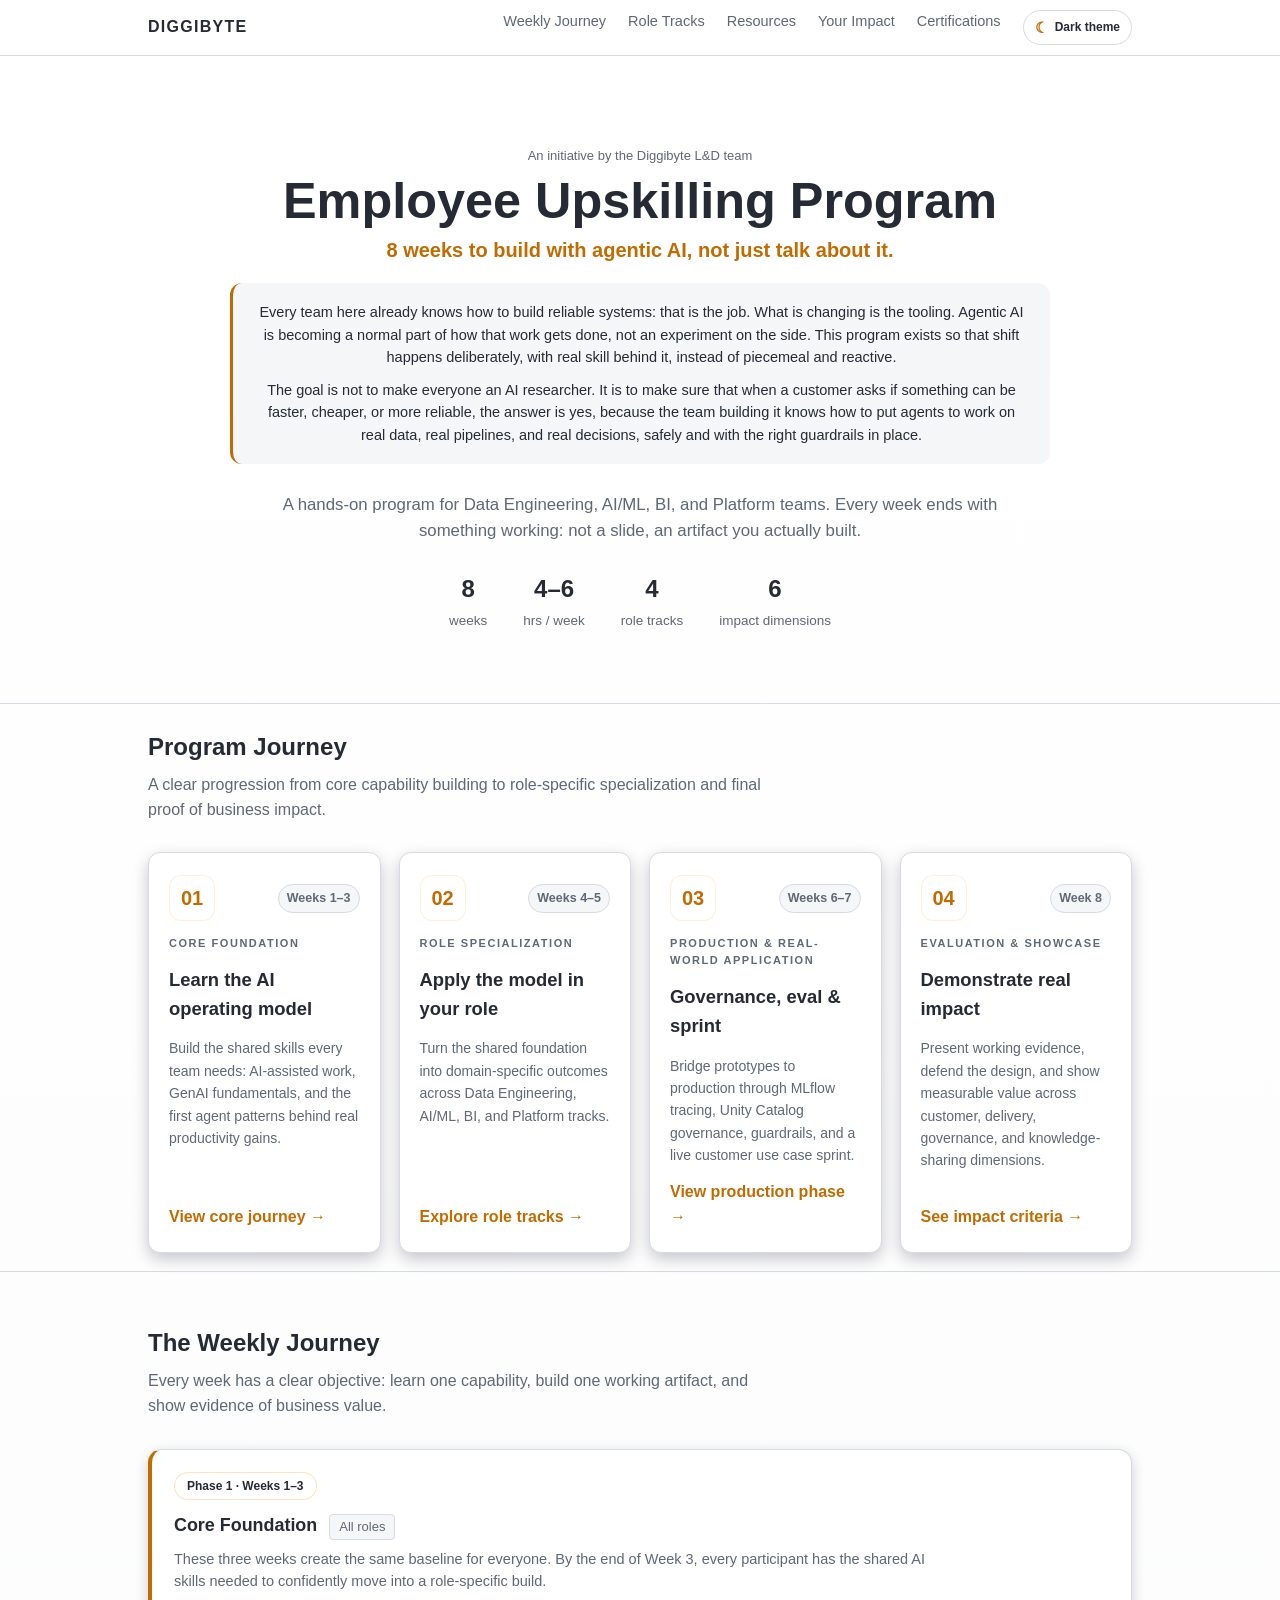
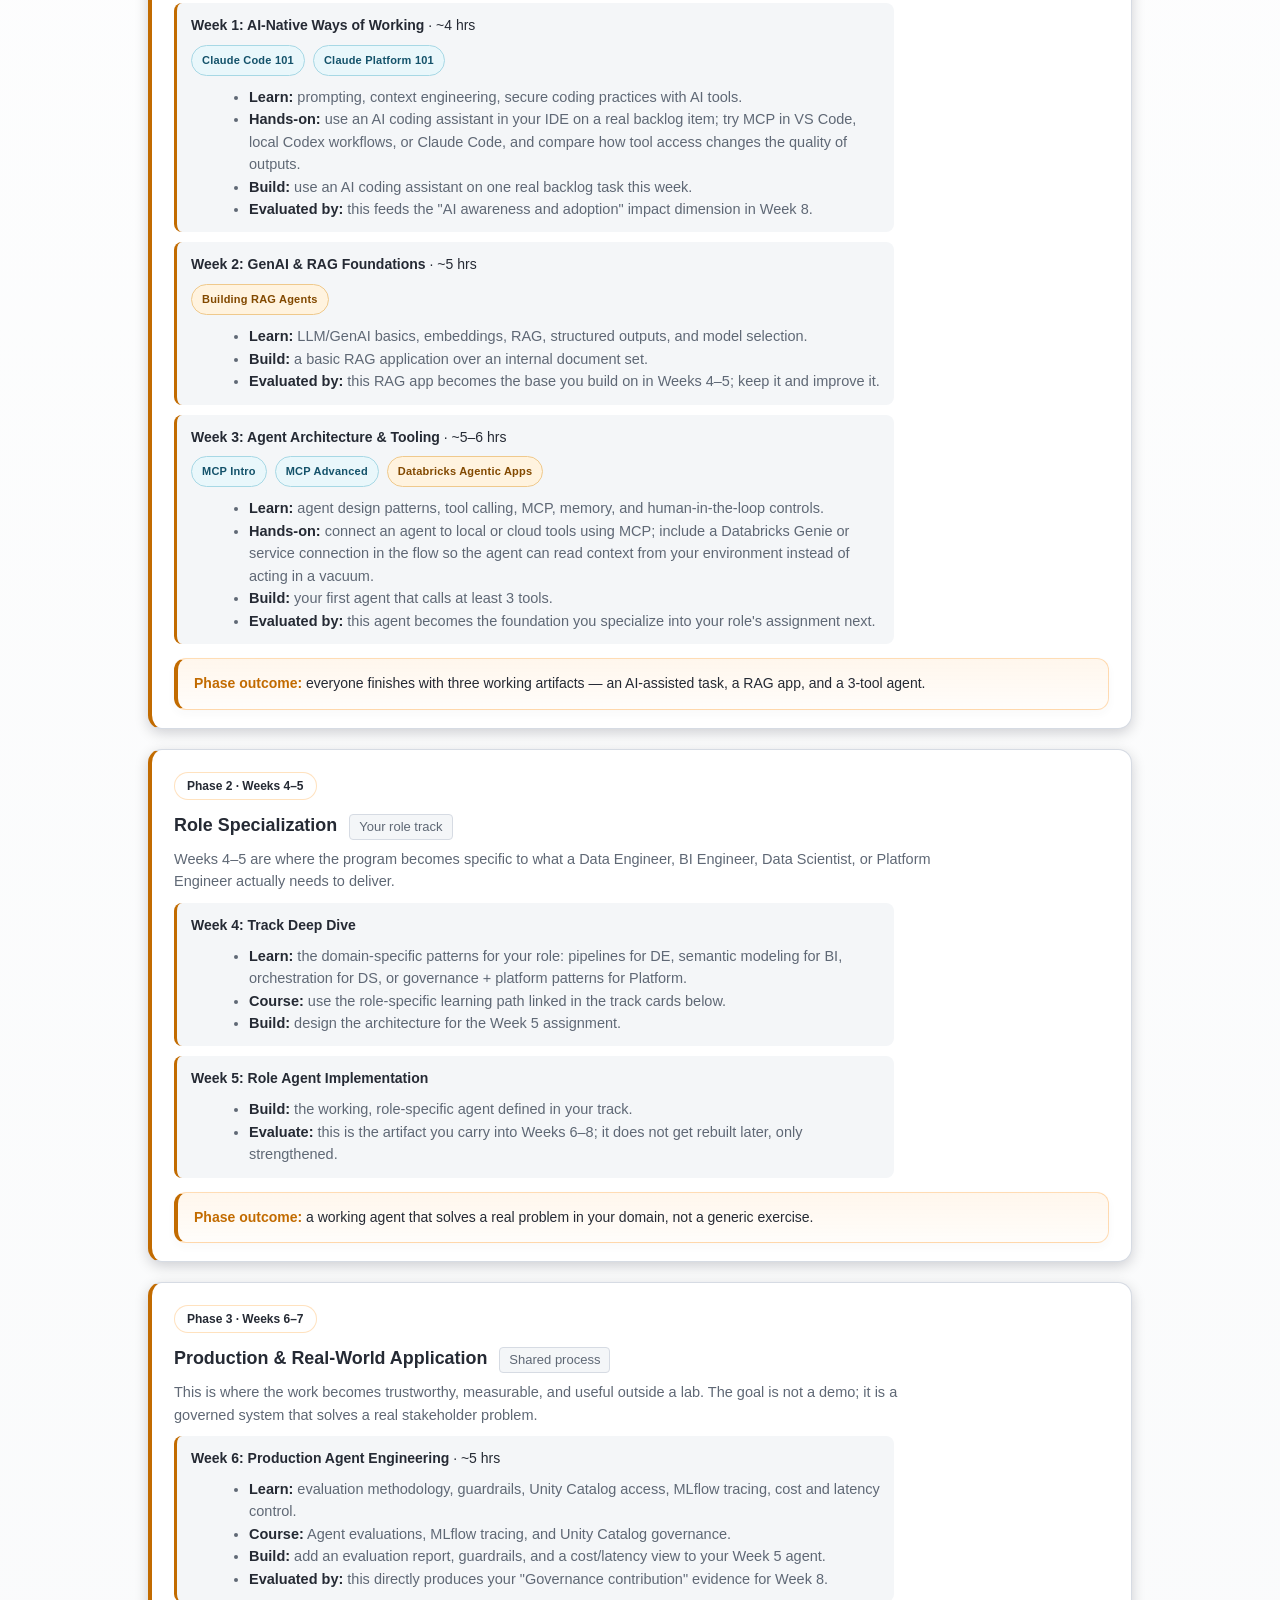
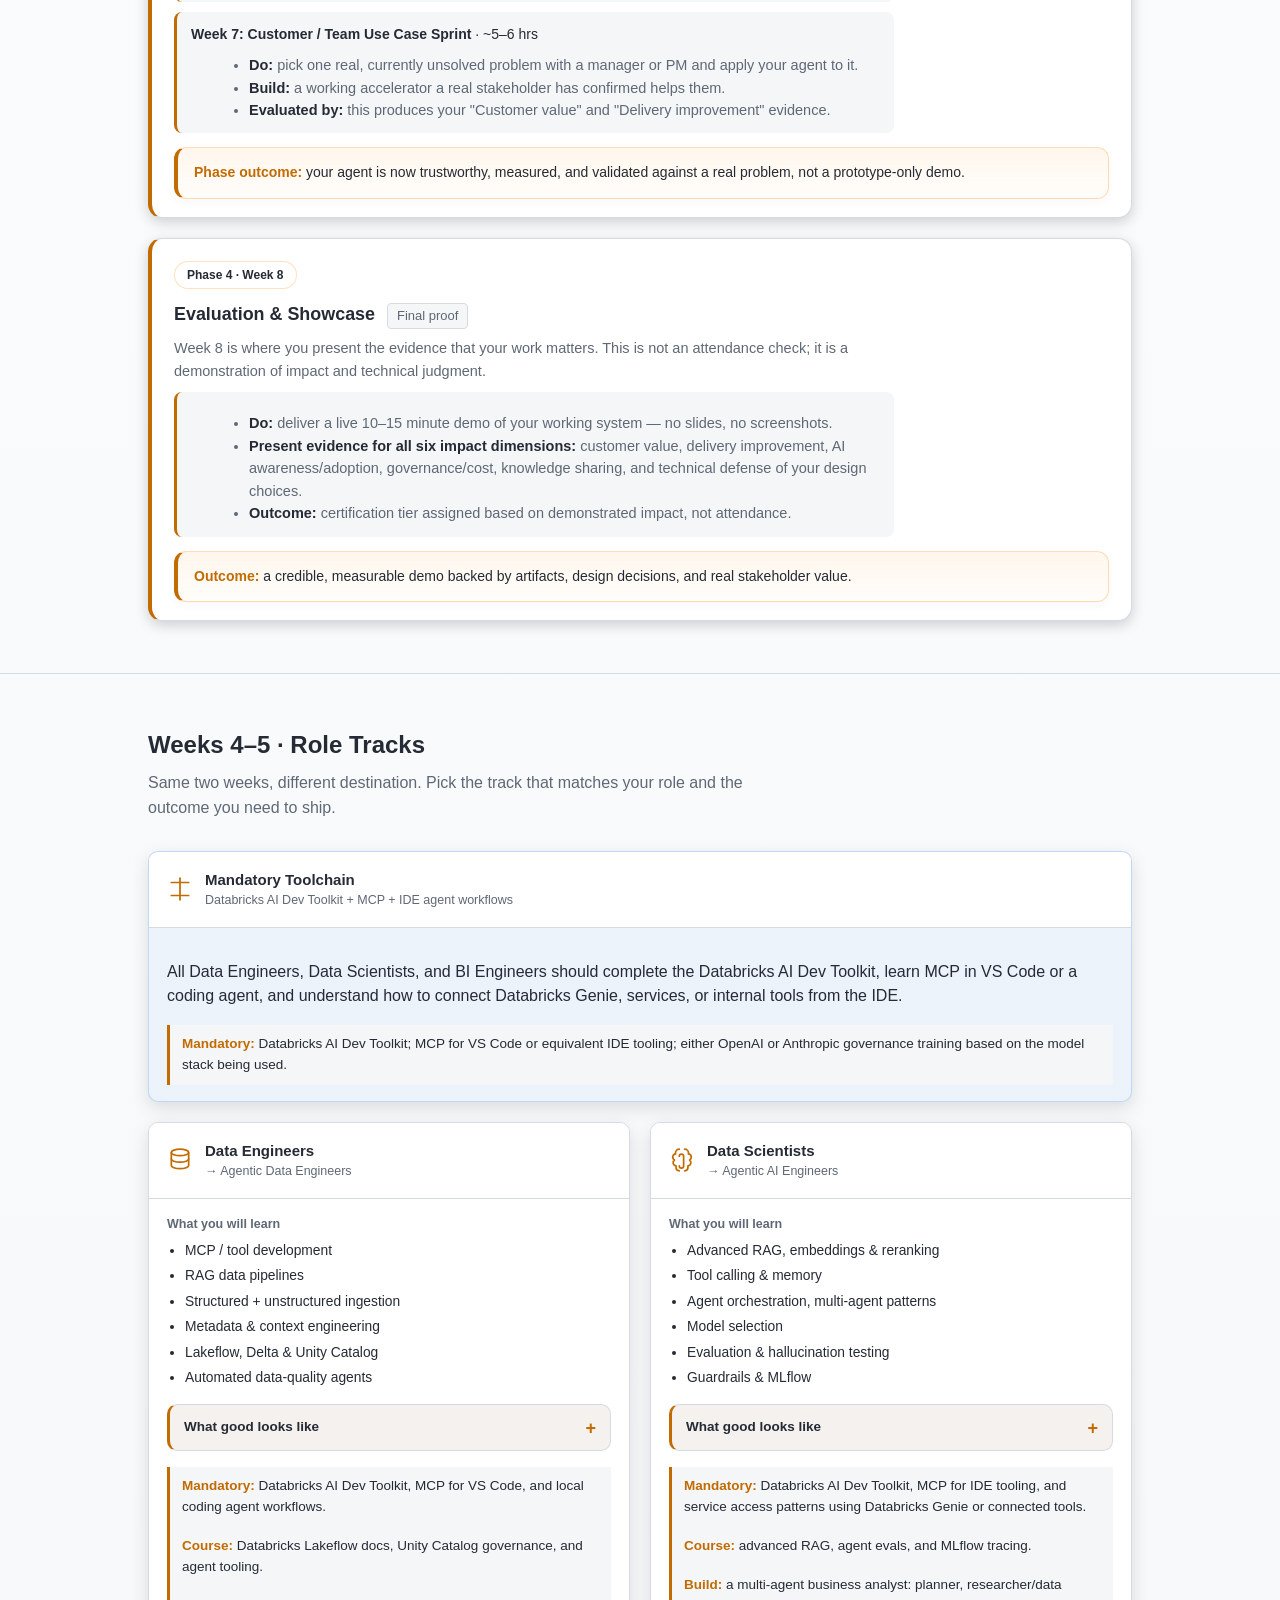
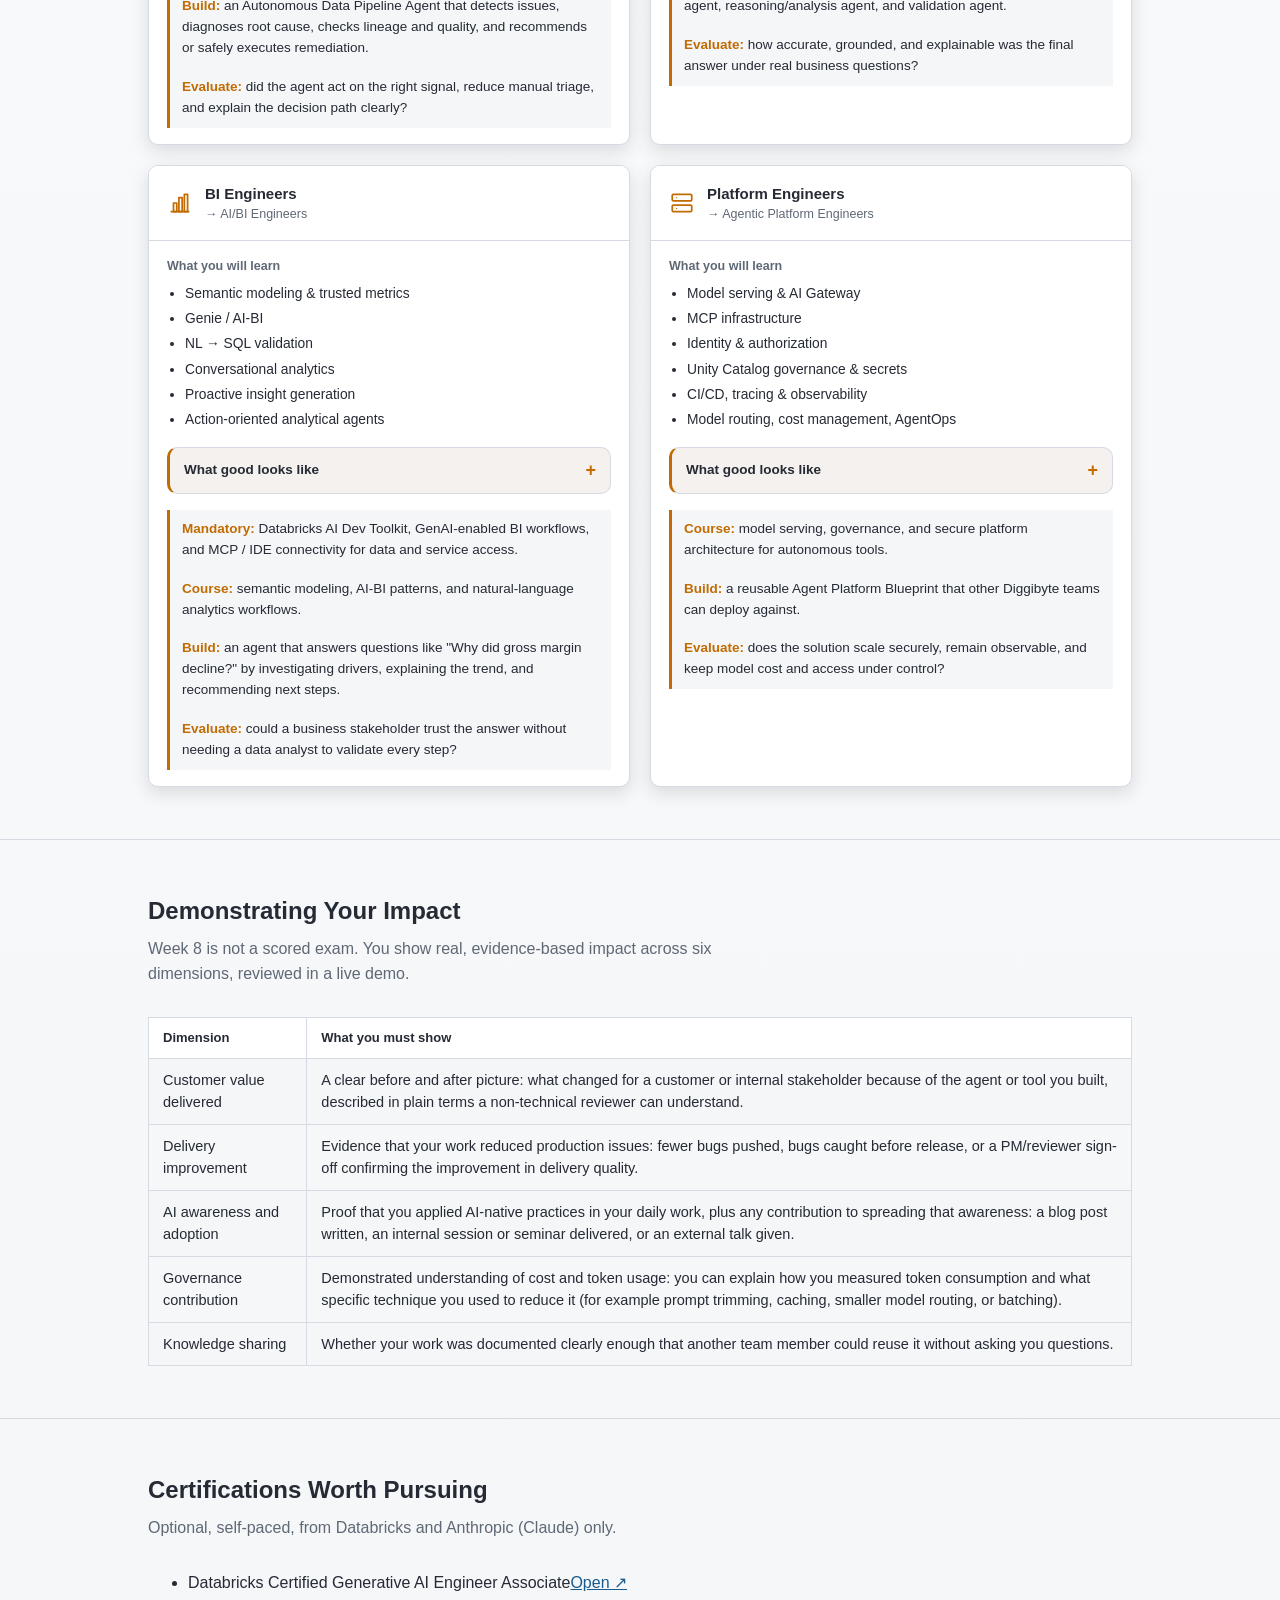
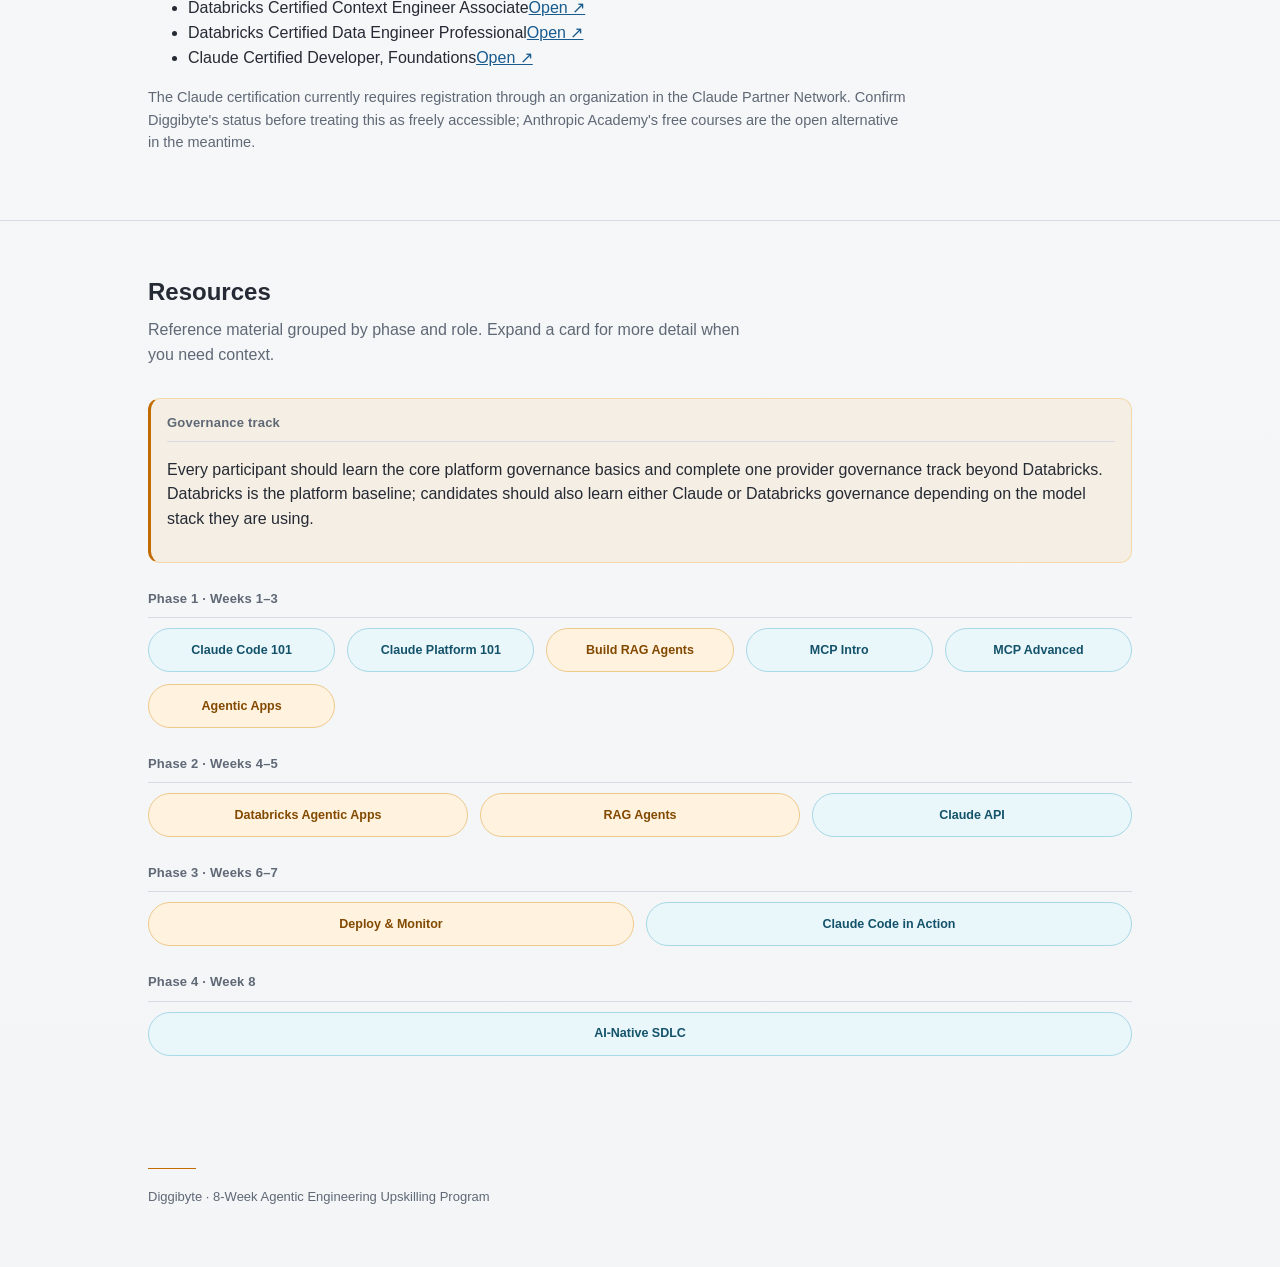
==== index.html @ 902ef12d "Keep existing brand treatment" ====
<!DOCTYPE html>
<html lang="en">
<head>
<meta charset="UTF-8">
<meta name="viewport" content="width=device-width, initial-scale=1.0">
<meta name="description" content="Diggibyte 8-week agentic engineering upskilling program landing page.">
<title>Diggibyte: 8-Week Agentic Engineering Journey</title>
<link rel="stylesheet" href="css/styles.css">
</head>
<body class="light-theme">

<nav>
  <div class="nav-inner">
    <div class="brand">Diggibyte</div>
    <div class="navlinks">
      <a href="#journey">Weekly Journey</a>
      <a href="#tracks">Role Tracks</a>
      <a href="#resources">Resources</a>
      <a href="#impact">Your Impact</a>
      <a href="#certification">Certifications</a>
      <button class="theme-toggle" type="button" aria-pressed="true" aria-label="Switch to dark theme">
        <span class="theme-icon" aria-hidden="true">☾</span>
        <span class="theme-label">Dark theme</span>
      </button>
    </div>
  </div>
</nav>

<header class="hero">
  <div class="wrap">
    <p class="initiative">An initiative by the Diggibyte L&amp;D team</p>
    <h1 class="program-name">Employee Upskilling Program</h1>
    <p class="tagline">8 weeks to build with agentic AI, not just talk about it.</p>
    <div class="why-block">
      <p>Every team here already knows how to build reliable systems: that is the job. What is changing is the tooling. Agentic AI is becoming a normal part of how that work gets done, not an experiment on the side. This program exists so that shift happens deliberately, with real skill behind it, instead of piecemeal and reactive.</p>
      <p>The goal is not to make everyone an AI researcher. It is to make sure that when a customer asks if something can be faster, cheaper, or more reliable, the answer is yes, because the team building it knows how to put agents to work on real data, real pipelines, and real decisions, safely and with the right guardrails in place.</p>
    </div>
    <p class="lede">A hands-on program for Data Engineering, AI/ML, BI, and Platform teams. Every week ends with something working: not a slide, an artifact you actually built.</p>
    <div class="stat-row">
      <div class="stat"><b>8</b><span>weeks</span></div>
      <div class="stat"><b>4–6</b><span>hrs / week</span></div>
      <div class="stat"><b>4</b><span>role tracks</span></div>
      <div class="stat"><b>6</b><span>impact dimensions</span></div>
    </div>
  </div>
</header>

<section class="journey-map">
  <div class="wrap">
    <h2>Program Journey</h2>
    <p class="section-lede">A clear progression from core capability building to role-specific specialization and final proof of business impact.</p>

    <div class="phase-grid">
      <div class="phase-card">
        <div class="phase-header">
          <div class="phase-icon">01</div>
          <div class="phase-weeks">Weeks 1–3</div>
        </div>
        <div class="phase-label">Core foundation</div>
        <h3 class="phase-title">Learn the AI operating model</h3>
        <p>Build the shared skills every team needs: AI-assisted work, GenAI fundamentals, and the first agent patterns behind real productivity gains.</p>
        <a href="#journey">View core journey →</a>
      </div>

      <div class="phase-card">
        <div class="phase-header">
          <div class="phase-icon">02</div>
          <div class="phase-weeks">Weeks 4–5</div>
        </div>
        <div class="phase-label">Role specialization</div>
        <h3 class="phase-title">Apply the model in your role</h3>
        <p>Turn the shared foundation into domain-specific outcomes across Data Engineering, AI/ML, BI, and Platform tracks.</p>
        <a href="#tracks">Explore role tracks →</a>
      </div>

      <div class="phase-card">
        <div class="phase-header">
          <div class="phase-icon">03</div>
          <div class="phase-weeks">Weeks 6–7</div>
        </div>
        <div class="phase-label">Production &amp; Real-World Application</div>
        <h3 class="phase-title">Governance, eval &amp; sprint</h3>
        <p>Bridge prototypes to production through MLflow tracing, Unity Catalog governance, guardrails, and a live customer use case sprint.</p>
        <a href="#journey">View production phase →</a>
      </div>

      <div class="phase-card">
        <div class="phase-header">
          <div class="phase-icon">04</div>
          <div class="phase-weeks">Week 8</div>
        </div>
        <div class="phase-label">Evaluation &amp; showcase</div>
        <h3 class="phase-title">Demonstrate real impact</h3>
        <p>Present working evidence, defend the design, and show measurable value across customer, delivery, governance, and knowledge-sharing dimensions.</p>
        <a href="#impact">See impact criteria →</a>
      </div>
    </div>
  </div>
</section>

<section id="journey">
  <div class="wrap">
    <h2>The Weekly Journey</h2>
    <p class="section-lede">Every week has a clear objective: learn one capability, build one working artifact, and show evidence of business value.</p>

    <div class="journey">
      <div class="wk-section" data-week="1-3">
        <div class="wk-step-badge">Phase 1 · Weeks 1–3</div>
        <div class="wk-head"><span class="wk-title">Core Foundation</span><span class="wk-hours">All roles</span></div>
        <div class="wk-body">
          <p>These three weeks create the same baseline for everyone. By the end of Week 3, every participant has the shared AI skills needed to confidently move into a role-specific build.</p>

          <div class="wk-section-block">
            <p><strong>Week 1: AI-Native Ways of Working</strong> · ~4 hrs</p>
            <div class="course-tags">
              <a class="course-tag claude" href="https://academy.claude.com/courses/claude-code-101" target="_blank" rel="noopener">Claude Code 101</a>
              <a class="course-tag claude" href="https://academy.claude.com/courses/claude-platform-101" target="_blank" rel="noopener">Claude Platform 101</a>
            </div>
            <ul>
              <li><strong>Learn:</strong> prompting, context engineering, secure coding practices with AI tools.</li>
              <li><strong>Hands-on:</strong> use an AI coding assistant in your IDE on a real backlog item; try MCP in VS Code, local Codex workflows, or Claude Code, and compare how tool access changes the quality of outputs.</li>
              <li><strong>Build:</strong> use an AI coding assistant on one real backlog task this week.</li>
              <li><strong>Evaluated by:</strong> this feeds the "AI awareness and adoption" impact dimension in Week 8.</li>
            </ul>
          </div>

          <div class="wk-section-block">
            <p><strong>Week 2: GenAI &amp; RAG Foundations</strong> · ~5 hrs</p>
            <div class="course-tags">
              <a class="course-tag databricks" href="https://partner-academy.databricks.com/learn/courses/5786/building-rag-agents-with-agent-bricks/sessions/22162/B5QNWM4" target="_blank" rel="noopener">Building RAG Agents</a>
            </div>
            <ul>
              <li><strong>Learn:</strong> LLM/GenAI basics, embeddings, RAG, structured outputs, and model selection.</li>
              <li><strong>Build:</strong> a basic RAG application over an internal document set.</li>
              <li><strong>Evaluated by:</strong> this RAG app becomes the base you build on in Weeks 4–5; keep it and improve it.</li>
            </ul>
          </div>

          <div class="wk-section-block">
            <p><strong>Week 3: Agent Architecture &amp; Tooling</strong> · ~5–6 hrs</p>
            <div class="course-tags">
              <a class="course-tag claude" href="https://academy.claude.com/courses/introduction-to-model-context-protocol" target="_blank" rel="noopener">MCP Intro</a>
              <a class="course-tag claude" href="https://academy.claude.com/courses/model-context-protocol-advanced-topics" target="_blank" rel="noopener">MCP Advanced</a>
              <a class="course-tag databricks" href="https://partner-academy.databricks.com/learn/courses/5785/building-agentic-applications-on-databricks" target="_blank" rel="noopener">Databricks Agentic Apps</a>
            </div>
            <ul>
              <li><strong>Learn:</strong> agent design patterns, tool calling, MCP, memory, and human-in-the-loop controls.</li>
              <li><strong>Hands-on:</strong> connect an agent to local or cloud tools using MCP; include a Databricks Genie or service connection in the flow so the agent can read context from your environment instead of acting in a vacuum.</li>
              <li><strong>Build:</strong> your first agent that calls at least 3 tools.</li>
              <li><strong>Evaluated by:</strong> this agent becomes the foundation you specialize into your role's assignment next.</li>
            </ul>
          </div>
        </div>
        <div class="outcome"><b>Phase outcome:</b> everyone finishes with three working artifacts — an AI-assisted task, a RAG app, and a 3-tool agent.</div>
      </div>

      <div class="wk-section" data-week="4-5">
        <div class="wk-step-badge">Phase 2 · Weeks 4–5</div>
        <div class="wk-head"><span class="wk-title">Role Specialization</span><span class="wk-hours">Your role track</span></div>
        <div class="wk-body">
          <p>Weeks 4–5 are where the program becomes specific to what a Data Engineer, BI Engineer, Data Scientist, or Platform Engineer actually needs to deliver.</p>

          <div class="wk-section-block">
            <p><strong>Week 4: Track Deep Dive</strong></p>
            <ul>
              <li><strong>Learn:</strong> the domain-specific patterns for your role: pipelines for DE, semantic modeling for BI, orchestration for DS, or governance + platform patterns for Platform.</li>
              <li><strong>Course:</strong> use the role-specific learning path linked in the track cards below.</li>
              <li><strong>Build:</strong> design the architecture for the Week 5 assignment.</li>
            </ul>
          </div>

          <div class="wk-section-block">
            <p><strong>Week 5: Role Agent Implementation</strong></p>
            <ul>
              <li><strong>Build:</strong> the working, role-specific agent defined in your track.</li>
              <li><strong>Evaluate:</strong> this is the artifact you carry into Weeks 6–8; it does not get rebuilt later, only strengthened.</li>
            </ul>
          </div>
        </div>
        <div class="outcome"><b>Phase outcome:</b> a working agent that solves a real problem in your domain, not a generic exercise.</div>
      </div>

      <div class="wk-section" data-week="6-7">
        <div class="wk-step-badge">Phase 3 · Weeks 6–7</div>
        <div class="wk-head"><span class="wk-title">Production &amp; Real-World Application</span><span class="wk-hours">Shared process</span></div>
        <div class="wk-body">
          <p>This is where the work becomes trustworthy, measurable, and useful outside a lab. The goal is not a demo; it is a governed system that solves a real stakeholder problem.</p>

          <div class="wk-section-block">
            <p><strong>Week 6: Production Agent Engineering</strong> · ~5 hrs</p>
            <ul>
              <li><strong>Learn:</strong> evaluation methodology, guardrails, Unity Catalog access, MLflow tracing, cost and latency control.</li>
              <li><strong>Course:</strong> Agent evaluations, MLflow tracing, and Unity Catalog governance.</li>
              <li><strong>Build:</strong> add an evaluation report, guardrails, and a cost/latency view to your Week 5 agent.</li>
              <li><strong>Evaluated by:</strong> this directly produces your "Governance contribution" evidence for Week 8.</li>
            </ul>
          </div>

          <div class="wk-section-block">
            <p><strong>Week 7: Customer / Team Use Case Sprint</strong> · ~5–6 hrs</p>
            <ul>
              <li><strong>Do:</strong> pick one real, currently unsolved problem with a manager or PM and apply your agent to it.</li>
              <li><strong>Build:</strong> a working accelerator a real stakeholder has confirmed helps them.</li>
              <li><strong>Evaluated by:</strong> this produces your "Customer value" and "Delivery improvement" evidence.</li>
            </ul>
          </div>
        </div>
        <div class="outcome"><b>Phase outcome:</b> your agent is now trustworthy, measured, and validated against a real problem, not a prototype-only demo.</div>
      </div>

      <div class="wk-section" data-week="8">
        <div class="wk-step-badge">Phase 4 · Week 8</div>
        <div class="wk-head"><span class="wk-title">Evaluation &amp; Showcase</span><span class="wk-hours">Final proof</span></div>
        <div class="wk-body">
          <p>Week 8 is where you present the evidence that your work matters. This is not an attendance check; it is a demonstration of impact and technical judgment.</p>
          <div class="wk-section-block">
            <ul>
              <li><strong>Do:</strong> deliver a live 10–15 minute demo of your working system — no slides, no screenshots.</li>
              <li><strong>Present evidence for all six impact dimensions:</strong> customer value, delivery improvement, AI awareness/adoption, governance/cost, knowledge sharing, and technical defense of your design choices.</li>
              <li><strong>Outcome:</strong> certification tier assigned based on demonstrated impact, not attendance.</li>
            </ul>
          </div>
        </div>
        <div class="outcome"><b>Outcome:</b> a credible, measurable demo backed by artifacts, design decisions, and real stakeholder value.</div>
      </div>
    </div>
  </div>
</section>

<section id="tracks">
  <div class="wrap">
    <h2>Weeks 4–5 · Role Tracks</h2>
    <p class="section-lede">Same two weeks, different destination. Pick the track that matches your role and the outcome you need to ship.</p>

    <div class="role-grid">

      <div class="role-card" style="grid-column: 1 / -1; background: rgba(59,130,246,.06); border: 1px solid rgba(59,130,246,.25);">
        <div class="role-card-head">
          <span class="role-icon">
            <svg viewBox="0 0 24 24" fill="none" stroke="currentColor" stroke-width="1.6" stroke-linecap="round" stroke-linejoin="round">
              <path d="M12 2v20"/>
              <path d="M4 6h16"/>
              <path d="M4 18h16"/>
            </svg>
          </span>
          <div>
            <div class="role-name">Mandatory Toolchain</div>
            <div class="role-sub">Databricks AI Dev Toolkit + MCP + IDE agent workflows</div>
          </div>
        </div>
        <div class="role-card-body">
          <p>All Data Engineers, Data Scientists, and BI Engineers should complete the Databricks AI Dev Toolkit, learn MCP in VS Code or a coding agent, and understand how to connect Databricks Genie, services, or internal tools from the IDE.</p>
          <div class="assignment"><b>Mandatory:</b> Databricks AI Dev Toolkit; MCP for VS Code or equivalent IDE tooling; either OpenAI or Anthropic governance training based on the model stack being used.</div>
        </div>
      </div>

      <!-- Data Engineers -->
      <div class="role-card">
        <div class="role-card-head">
          <span class="role-icon">
            <svg viewBox="0 0 24 24" fill="none" stroke="currentColor" stroke-width="1.6" stroke-linecap="round" stroke-linejoin="round">
              <ellipse cx="12" cy="5" rx="8" ry="3"/>
              <path d="M4 5v6c0 1.66 3.58 3 8 3s8-1.34 8-3V5"/>
              <path d="M4 11v6c0 1.66 3.58 3 8 3s8-1.34 8-3v-6"/>
            </svg>
          </span>
          <div>
            <div class="role-name">Data Engineers</div>
            <div class="role-sub">→ Agentic Data Engineers</div>
          </div>
        </div>
        <div class="role-card-body">
          <h4>What you will learn</h4>
          <ul>
            <li>MCP / tool development</li>
            <li>RAG data pipelines</li>
            <li>Structured + unstructured ingestion</li>
            <li>Metadata &amp; context engineering</li>
            <li>Lakeflow, Delta &amp; Unity Catalog</li>
            <li>Automated data-quality agents</li>
          </ul>

          <details class="good-look">
            <summary>What good looks like</summary>
            <ul>
              <li>You can connect an agent to real data sources and tools without losing control of the workflow.</li>
              <li>Your agent detects pipeline issues, explains likely root cause, and recommends or executes the right remediation.</li>
              <li>You understand lineage, quality checks, access boundaries, and the cost of each action.</li>
            </ul>
          </details>

          <div class="assignment"><b>Mandatory:</b> Databricks AI Dev Toolkit, MCP for VS Code, and local coding agent workflows.</div>
          <div class="assignment"><b>Course:</b> Databricks Lakeflow docs, Unity Catalog governance, and agent tooling.</div>
          <div class="assignment"><b>Build:</b> an Autonomous Data Pipeline Agent that detects issues, diagnoses root cause, checks lineage and quality, and recommends or safely executes remediation.</div>
          <div class="assignment"><b>Evaluate:</b> did the agent act on the right signal, reduce manual triage, and explain the decision path clearly?</div>
        </div>
      </div>

      <!-- Data Scientists -->
      <div class="role-card">
        <div class="role-card-head">
          <span class="role-icon">
            <svg viewBox="0 0 24 24" fill="none" stroke="currentColor" stroke-width="1.6" stroke-linecap="round" stroke-linejoin="round">
              <path d="M9.5 2a3.5 3.5 0 0 0-3.5 3.5c0 .3 0 .6.1.9A3 3 0 0 0 5 12a3 3 0 0 0 1.5 5.4V19a3 3 0 0 0 3 3"/>
              <path d="M14.5 2a3.5 3.5 0 0 1 3.5 3.5c0 .3 0 .6-.1.9A3 3 0 0 1 19 12a3 3 0 0 1-1.5 5.4V19a3 3 0 0 1-3 3"/>
              <path d="M9.5 8.5a2 2 0 1 1 4 0v9a2 2 0 1 1-4 0"/>
            </svg>
          </span>
          <div>
            <div class="role-name">Data Scientists</div>
            <div class="role-sub">→ Agentic AI Engineers</div>
          </div>
        </div>
        <div class="role-card-body">
          <h4>What you will learn</h4>
          <ul>
            <li>Advanced RAG, embeddings &amp; reranking</li>
            <li>Tool calling &amp; memory</li>
            <li>Agent orchestration, multi-agent patterns</li>
            <li>Model selection</li>
            <li>Evaluation &amp; hallucination testing</li>
            <li>Guardrails &amp; MLflow</li>
          </ul>

          <details class="good-look">
            <summary>What good looks like</summary>
            <ul>
              <li>Your agent answers real business questions with grounded evidence and clear reasoning.</li>
              <li>You can validate model output against source facts and explain the answer path.</li>
              <li>Your workflow is measurable: accuracy, grounding, explainability, and usefulness all matter.</li>
            </ul>
          </details>

          <div class="assignment"><b>Mandatory:</b> Databricks AI Dev Toolkit, MCP for IDE tooling, and service access patterns using Databricks Genie or connected tools.</div>
          <div class="assignment"><b>Course:</b> advanced RAG, agent evals, and MLflow tracing.</div>
          <div class="assignment"><b>Build:</b> a multi-agent business analyst: planner, researcher/data agent, reasoning/analysis agent, and validation agent.</div>
          <div class="assignment"><b>Evaluate:</b> how accurate, grounded, and explainable was the final answer under real business questions?</div>
        </div>
      </div>

      <!-- BI Engineers -->
      <div class="role-card">
        <div class="role-card-head">
          <span class="role-icon">
            <svg viewBox="0 0 24 24" fill="none" stroke="currentColor" stroke-width="1.6" stroke-linecap="round" stroke-linejoin="round">
              <line x1="4" y1="20" x2="20" y2="20"/>
              <rect x="6" y="12" width="3" height="8"/>
              <rect x="11" y="7" width="3" height="13"/>
              <rect x="16" y="4" width="3" height="16"/>
            </svg>
          </span>
          <div>
            <div class="role-name">BI Engineers</div>
            <div class="role-sub">→ AI/BI Engineers</div>
          </div>
        </div>
        <div class="role-card-body">
          <h4>What you will learn</h4>
          <ul>
            <li>Semantic modeling &amp; trusted metrics</li>
            <li>Genie / AI-BI</li>
            <li>NL → SQL validation</li>
            <li>Conversational analytics</li>
            <li>Proactive insight generation</li>
            <li>Action-oriented analytical agents</li>
          </ul>

          <details class="good-look">
            <summary>What good looks like</summary>
            <ul>
              <li>Your agent can answer a business question in plain language and connect the answer to trusted metrics.</li>
              <li>The answer explains the business story instead of only showing a chart or table.</li>
              <li>A stakeholder can trust the result without needing a data analyst to validate every step.</li>
            </ul>
          </details>

          <div class="assignment"><b>Mandatory:</b> Databricks AI Dev Toolkit, GenAI-enabled BI workflows, and MCP / IDE connectivity for data and service access.</div>
          <div class="assignment"><b>Course:</b> semantic modeling, AI-BI patterns, and natural-language analytics workflows.</div>
          <div class="assignment"><b>Build:</b> an agent that answers questions like "Why did gross margin decline?" by investigating drivers, explaining the trend, and recommending next steps.</div>
          <div class="assignment"><b>Evaluate:</b> could a business stakeholder trust the answer without needing a data analyst to validate every step?</div>
        </div>
      </div>

      <!-- Platform Engineers -->
      <div class="role-card">
        <div class="role-card-head">
          <span class="role-icon">
            <svg viewBox="0 0 24 24" fill="none" stroke="currentColor" stroke-width="1.6" stroke-linecap="round" stroke-linejoin="round">
              <rect x="3" y="4" width="18" height="6" rx="1"/>
              <rect x="3" y="14" width="18" height="6" rx="1"/>
              <circle cx="7" cy="7" r=".6" fill="currentColor" stroke="none"/>
              <circle cx="7" cy="17" r=".6" fill="currentColor" stroke="none"/>
            </svg>
          </span>
          <div>
            <div class="role-name">Platform Engineers</div>
            <div class="role-sub">→ Agentic Platform Engineers</div>
          </div>
        </div>
        <div class="role-card-body">
          <h4>What you will learn</h4>
          <ul>
            <li>Model serving &amp; AI Gateway</li>
            <li>MCP infrastructure</li>
            <li>Identity &amp; authorization</li>
            <li>Unity Catalog governance &amp; secrets</li>
            <li>CI/CD, tracing &amp; observability</li>
            <li>Model routing, cost management, AgentOps</li>
          </ul>

          <details class="good-look">
            <summary>What good looks like</summary>
            <ul>
              <li>Your solution is secure, observable, and ready for real team adoption.</li>
              <li>You can explain access boundaries, model routing, logging, and operational guardrails.</li>
              <li>You have built something reusable that helps other teams ship AI workflows more safely and consistently.</li>
            </ul>
          </details>

          <div class="assignment"><b>Course:</b> model serving, governance, and secure platform architecture for autonomous tools.</div>
          <div class="assignment"><b>Build:</b> a reusable Agent Platform Blueprint that other Diggibyte teams can deploy against.</div>
          <div class="assignment"><b>Evaluate:</b> does the solution scale securely, remain observable, and keep model cost and access under control?</div>
        </div>
      </div>

    </div>
  </div>
</section>


<section id="impact">
  <div class="wrap">
    <h2>Demonstrating Your Impact</h2>
    <p class="section-lede">Week 8 is not a scored exam. You show real, evidence-based impact across six dimensions, reviewed in a live demo.</p>

    <table class="tier-table">
      <tr><th>Dimension</th><th>What you must show</th></tr>
      <tr><td>Customer value delivered</td><td>A clear before and after picture: what changed for a customer or internal stakeholder because of the agent or tool you built, described in plain terms a non-technical reviewer can understand.</td></tr>
      <tr><td>Delivery improvement</td><td>Evidence that your work reduced production issues: fewer bugs pushed, bugs caught before release, or a PM/reviewer sign-off confirming the improvement in delivery quality.</td></tr>
      <tr><td>AI awareness and adoption</td><td>Proof that you applied AI-native practices in your daily work, plus any contribution to spreading that awareness: a blog post written, an internal session or seminar delivered, or an external talk given.</td></tr>
      <tr><td>Governance contribution</td><td>Demonstrated understanding of cost and token usage: you can explain how you measured token consumption and what specific technique you used to reduce it (for example prompt trimming, caching, smaller model routing, or batching).</td></tr>
      <tr><td>Knowledge sharing</td><td>Whether your work was documented clearly enough that another team member could reuse it without asking you questions.</td></tr>
    </table>
  </div>
</section>

<section id="certification">
  <div class="wrap">
    <h2>Certifications Worth Pursuing</h2>
    <p class="section-lede">Optional, self-paced, from Databricks and Anthropic (Claude) only.</p>

    <ul class="res-list">
      <li><span class="res-topic">Databricks Certified Generative AI Engineer Associate</span><a href="https://www.databricks.com/learn/certification/genai-engineer-associate" target="_blank" rel="noopener">Open ↗</a></li>
      <li><span class="res-topic">Databricks Certified Context Engineer Associate</span><a href="https://www.databricks.com/learn/certification/context-engineer-associate" target="_blank" rel="noopener">Open ↗</a></li>
      <li><span class="res-topic">Databricks Certified Data Engineer Professional</span><a href="https://www.databricks.com/learn/certification/data-engineer-professional" target="_blank" rel="noopener">Open ↗</a></li>
      <li><span class="res-topic">Claude Certified Developer, Foundations</span><a href="https://anthropic-partners.skilljar.com/claude-certified-developer-foundations-certification" target="_blank" rel="noopener">Open ↗</a></li>
    </ul>
    <p class="wk-body" style="margin-top:16px;">The Claude certification currently requires registration through an organization in the Claude Partner Network. Confirm Diggibyte's status before treating this as freely accessible; Anthropic Academy's free courses are the open alternative in the meantime.</p>
  </div>
</section>

<section id="resources">
  <div class="wrap">
    <h2>Resources</h2>
    <p class="section-lede">Reference material grouped by phase and role. Expand a card for more detail when you need context.</p>

    <div class="res-block res-block-note">
      <h3>Governance track</h3>
      <p>Every participant should learn the core platform governance basics and complete one provider governance track beyond Databricks. Databricks is the platform baseline; candidates should also learn either Claude or Databricks governance depending on the model stack they are using.</p>
    </div>

    <div class="res-block">
      <h3>Phase 1 · Weeks 1–3</h3>
      <div class="resource-grid">
        <a class="resource-pill claude" href="https://academy.claude.com/courses/claude-code-101" target="_blank" rel="noopener">Claude Code 101</a>
        <a class="resource-pill claude" href="https://academy.claude.com/courses/claude-platform-101" target="_blank" rel="noopener">Claude Platform 101</a>
        <a class="resource-pill databricks" href="https://partner-academy.databricks.com/learn/courses/5786/building-rag-agents-with-agent-bricks/sessions/22162/B5QNWM4" target="_blank" rel="noopener">Build RAG Agents</a>
        <a class="resource-pill claude" href="https://academy.claude.com/courses/introduction-to-model-context-protocol" target="_blank" rel="noopener">MCP Intro</a>
        <a class="resource-pill claude" href="https://academy.claude.com/courses/model-context-protocol-advanced-topics" target="_blank" rel="noopener">MCP Advanced</a>
        <a class="resource-pill databricks" href="https://partner-academy.databricks.com/learn/courses/5785/building-agentic-applications-on-databricks" target="_blank" rel="noopener">Agentic Apps</a>
      </div>
    </div>

    <div class="res-block">
      <h3>Phase 2 · Weeks 4–5</h3>
      <div class="resource-grid">
        <a class="resource-pill databricks" href="https://partner-academy.databricks.com/learn/courses/5785/building-agentic-applications-on-databricks" target="_blank" rel="noopener">Databricks Agentic Apps</a>
        <a class="resource-pill databricks" href="https://partner-academy.databricks.com/learn/courses/5786/building-rag-agents-with-agent-bricks/sessions/22162/B5QNWM4" target="_blank" rel="noopener">RAG Agents</a>
        <a class="resource-pill claude" href="https://academy.claude.com/courses/building-with-the-claude-api" target="_blank" rel="noopener">Claude API</a>
      </div>
    </div>

    <div class="res-block">
      <h3>Phase 3 · Weeks 6–7</h3>
      <div class="resource-grid">
        <a class="resource-pill databricks" href="https://partner-academy.databricks.com/learn/courses/5784/deploying-and-monitoring-agent-applications-on-databricks/sessions/22172/B7NK2WO" target="_blank" rel="noopener">Deploy &amp; Monitor</a>
        <a class="resource-pill claude" href="https://academy.claude.com/courses/claude-code-in-action" target="_blank" rel="noopener">Claude Code in Action</a>
      </div>
    </div>

    <div class="res-block">
      <h3>Phase 4 · Week 8</h3>
      <div class="resource-grid">
        <a class="resource-pill claude" href="https://academy.claude.com/courses/ai-native-sdlc-playbook" target="_blank" rel="noopener">AI-Native SDLC</a>
      </div>
    </div>
  </div>
</section>

<footer>
  <div class="wrap">
    <div class="rule"></div>
    Diggibyte · 8-Week Agentic Engineering Upskilling Program
  </div>
</footer>

<script>
  const themeToggle = document.querySelector('.theme-toggle');
  let savedTheme = null;

  try {
    savedTheme = localStorage.getItem('theme');
  } catch (error) {
    savedTheme = null;
  }

  if (savedTheme === 'dark') {
    document.body.classList.remove('light-theme');
  }

  function updateThemeToggle() {
    const isLight = document.body.classList.contains('light-theme');
    themeToggle.setAttribute('aria-pressed', String(isLight));
    themeToggle.setAttribute('aria-label', isLight ? 'Switch to dark theme' : 'Switch to light theme');
    themeToggle.querySelector('.theme-icon').textContent = isLight ? '☾' : '☀';
    themeToggle.querySelector('.theme-label').textContent = isLight ? 'Dark theme' : 'Light theme';
  }

  themeToggle.addEventListener('click', () => {
    const isLight = document.body.classList.toggle('light-theme');
    try {
      localStorage.setItem('theme', isLight ? 'light' : 'dark');
    } catch (error) {
      // Theme switching still works when browser storage is unavailable.
    }
    updateThemeToggle();
  });

  updateThemeToggle();
</script>
</body>
</html>
---- css/styles.css ----
:root {
    --orange: #f59e0b;
    --charcoal: #edf2ff;
    --grey: #a9b4c5;
    --border: #2b374d;
    --row-fill: #111827;
    --header-fill: #1b2335;
    --blue: #7dd3fc;
    --white: #0b1020;
    --panel: #111827;
    --panel-strong: #141d2d;
    --shadow: rgba(15, 23, 42, 0.45);
  }

  * {
    box-sizing: border-box;
  }

  html {
    scroll-behavior: smooth;
  }

  body {
    margin: 0;
    background: linear-gradient(180deg, #0b1020 0%, #0f172a 100%);
    color: var(--charcoal);
    font-family: Calibri, "Segoe UI", Arial, sans-serif;
    font-size: 16px;
    line-height: 1.55;
    -webkit-font-smoothing: antialiased;
  }

  a {
    color: var(--blue);
  }

  .light-theme {
    --orange: #c26b00;
    --charcoal: #252a34;
    --grey: #5f6875;
    --border: #d6dbe3;
    --row-fill: #f4f6f8;
    --header-fill: #ffffff;
    --blue: #185b8f;
    --white: #ffffff;
    --panel: #ffffff;
    --panel-strong: #f7f8fa;
    --shadow: rgba(31, 41, 55, 0.12);
  }

  body.light-theme {
    background: linear-gradient(180deg, #ffffff 0%, #f3f5f7 100%);
  }

  body.light-theme nav {
    background: rgba(255, 255, 255, 0.92);
  }

  .wrap {
    max-width: 1040px;
    margin: 0 auto;
    padding: 0 28px;
  }

  /* ---------- NAV ---------- */
  nav {
    position: sticky;
    top: 0;
    z-index: 50;
    background: rgba(11, 16, 32, 0.9);
    border-bottom: 1px solid var(--border);
    backdrop-filter: blur(10px);
  }

  .nav-inner {
    max-width: 1040px;
    margin: 0 auto;
    padding: 10px 28px;
    display: flex;
    align-items: center;
    justify-content: space-between;
    flex-wrap: wrap;
    gap: 10px;
  }

  .brand {
    display: flex;
    align-items: center;
    gap: 10px;
    font-weight: 700;
    letter-spacing: 0.2px;
  }

  .brand {
    font-size: 1rem;
    font-weight: 700;
    letter-spacing: 0.08em;
    text-transform: uppercase;
    color: var(--charcoal);
  }

  .theme-toggle {
    display: inline-flex;
    align-items: center;
    gap: 7px;
    min-height: 34px;
    padding: 7px 11px;
    border: 1px solid var(--border);
    border-radius: 999px;
    background: var(--panel);
    color: var(--charcoal);
    font: inherit;
    font-size: 12px;
    font-weight: 700;
    cursor: pointer;
  }

  .theme-toggle:hover,
  .theme-toggle:focus-visible {
    border-color: var(--orange);
    outline: none;
  }

  .theme-icon {
    color: var(--orange);
    font-size: 15px;
    line-height: 1;
  }

  .initiative {
    color: var(--grey);
    font-size: 13px;
    margin: 0 0 6px;
  }

  .program-name {
    font-size: clamp(2.2rem, 4vw, 3.15rem);
    font-weight: 700;
    color: var(--charcoal);
    margin: 0 auto 8px;
    line-height: 1.14;
    max-width: 860px;
  }

  .tagline {
    font-size: 1.25rem;
    font-weight: 700;
    color: var(--orange);
    margin: 0 auto 20px;
    line-height: 1.3;
    max-width: 700px;
  }

  .why-block {
    width: min(100%, 820px);
    margin: 0 auto 28px;
    padding: 18px 22px;
    background: var(--row-fill);
    border-left: 3px solid var(--orange);
    border-radius: 12px;
    text-align: center;
  }

  .why-block p {
    margin: 0 0 10px;
    color: var(--charcoal);
    font-size: 14.5px;
  }

  .why-block p:last-child {
    margin-bottom: 0;
  }

  .navlinks {
    display: flex;
    gap: 22px;
    flex-wrap: wrap;
  }

  .navlinks a {
    color: var(--grey);
    text-decoration: none;
    font-size: 14.5px;
  }

  .navlinks a:hover {
    color: var(--orange);
  }

  /* ---------- HERO ---------- */
  header.hero {
    padding: 72px 0 52px;
    border-bottom: 1px solid var(--border);
    min-height: 72vh;
    display: flex;
    align-items: center;
  }

  header.hero .wrap {
    width: min(100%, 980px);
    margin: 0 auto;
    text-align: center;
  }

  .eyebrow {
    color: var(--orange);
    font-weight: 700;
    font-size: 13.5px;
    margin-bottom: 10px;
  }

  h1 {
    font-size: 2.35rem;
    margin: 0 0 14px;
    font-weight: 700;
    color: var(--charcoal);
    max-width: 620px;
    line-height: 1.18;
  }

  .lede {
    color: var(--grey);
    max-width: 760px;
    font-size: 1.05rem;
    margin: 0 auto 26px;
    text-align: center;
  }

  .stat-row {
    display: flex;
    gap: 36px;
    flex-wrap: wrap;
    margin-top: 8px;
    justify-content: center;
  }

  .stat b {
    display: block;
    font-size: 1.5rem;
    color: var(--charcoal);
  }

  .stat span {
    color: var(--grey);
    font-size: 13.5px;
  }

  section {
    padding: 52px 0;
  }

  section + section {
    border-top: 1px solid var(--border);
  }

  h2 {
    font-size: 1.5rem;
    margin: 0 0 8px;
    color: var(--charcoal);
  }

  .section-lede {
    color: var(--grey);
    margin: 0 0 30px;
    max-width: 620px;
  }

  /* ---------- JOURNEY MAP ---------- */
  .journey-map {
    padding: 24px 0 18px;
  }

  .phase-grid {
    display: grid;
    grid-template-columns: repeat(4, minmax(0, 1fr));
    gap: 18px;
    margin-top: 26px;
  }

  @media (max-width: 1024px) {
    .phase-grid {
      grid-template-columns: repeat(2, 1fr);
    }
  }

  @media (max-width: 600px) {
    .phase-grid {
      grid-template-columns: 1fr;
    }
  }

  .phase-card {
    background: var(--panel);
    border: 1px solid var(--border);
    border-radius: 12px;
    padding: 22px 20px;
    display: flex;
    flex-direction: column;
    gap: 14px;
    box-shadow: 0 6px 16px rgba(2, 6, 23, 0.22);
  }

  .phase-icon {
    width: 46px;
    height: 46px;
    border-radius: 12px;
    background: var(--header-fill);
    color: var(--orange);
    display: flex;
    align-items: center;
    justify-content: center;
    font-size: 20px;
    font-weight: 700;
    box-shadow: inset 0 0 0 1px rgba(255, 138, 0, 0.15);
  }

  .phase-header {
    display: flex;
    align-items: center;
    justify-content: space-between;
    gap: 12px;
  }

  .phase-label {
    font-size: 11px;
    letter-spacing: 0.14em;
    text-transform: uppercase;
    color: var(--grey);
    font-weight: 700;
  }

  .phase-title {
    font-size: 1.15rem;
    font-weight: 700;
    color: var(--charcoal);
    margin: 0;
  }

  .phase-weeks {
    color: var(--grey);
    font-size: 12.5px;
    font-weight: 700;
    background: var(--row-fill);
    border: 1px solid var(--border);
    padding: 4px 8px;
    border-radius: 999px;
    white-space: nowrap;
  }

  .phase-card p {
    margin: 0;
    color: var(--grey);
    font-size: 14px;
    line-height: 1.6;
  }

  .phase-card a {
    display: inline-flex;
    align-items: center;
    font-weight: 700;
    text-decoration: none;
    color: var(--orange);
    margin-top: auto;
  }

  .phase-card a:hover {
    text-decoration: underline;
  }

  /* ---------- WEEKLY JOURNEY ---------- */
  .journey {
    display: flex;
    flex-direction: column;
    gap: 20px;
    margin-top: 24px;
  }

  .wk-section {
    background: var(--panel);
    border: 1px solid var(--border);
    border-left: 4px solid var(--orange);
    border-radius: 14px;
    padding: 22px 22px 18px 22px;
    box-shadow: 0 4px 14px rgba(2, 6, 23, 0.18);
  }

  .wk-step-badge {
    display: inline-flex;
    align-items: center;
    justify-content: center;
    min-width: 42px;
    height: 28px;
    padding: 0 12px;
    border-radius: 999px;
    background: var(--header-fill);
    border: 1px solid rgba(255, 138, 0, 0.25);
    color: var(--charcoal);
    font-weight: 700;
    font-size: 12px;
    margin-bottom: 12px;
  }

  .wk-head {
    display: flex;
    align-items: baseline;
    gap: 12px;
    flex-wrap: wrap;
    margin-bottom: 8px;
  }

  .wk-title {
    font-weight: 700;
    font-size: 1.12rem;
    color: var(--charcoal);
  }

  .wk-hours {
    color: var(--grey);
    font-size: 13px;
    background: var(--row-fill);
    border: 1px solid var(--border);
    padding: 2px 9px;
    border-radius: 4px;
  }

  .wk-body {
    color: var(--grey);
    font-size: 14.5px;
    margin: 0 0 14px;
    max-width: 760px;
  }

  .wk-body > * {
    margin-top: 0;
    margin-bottom: 10px;
  }

  .wk-body p {
    margin: 0 0 10px;
  }

  .wk-body strong {
    color: var(--charcoal);
  }

  .wk-section-block {
    border-left: 3px solid var(--orange);
    background: var(--row-fill);
    border-radius: 8px;
    padding: 12px 14px;
    margin: 10px 0;
    max-width: 720px;
  }

  .wk-section-block p {
    margin: 0;
    color: var(--charcoal);
    font-size: 14px;
    line-height: 1.55;
  }
    margin: 12px 0;
    max-width: 620px;
  }

  .wk-section-block p {
    margin: 0 0 8px;
  }

  .wk-section-block ul {
    margin: 8px 0 0 18px;
  }

  .wk-role-list {
    list-style: none;
    margin: 8px 0 0;
    padding: 0;
  }

  .wk-role-list li {
    display: flex;
    align-items: flex-start;
    gap: 8px;
    margin-bottom: 6px;
    color: var(--charcoal);
  }

  .wk-role-list li::before {
    content: "•";
    color: var(--orange);
    font-weight: 700;
    line-height: 1.4;
  }

  .outcome {
    font-size: 14px;
    color: var(--charcoal);
    background: linear-gradient(180deg, rgba(255,138,0,0.07), rgba(255,138,0,0.02));
    border: 1px solid rgba(255,138,0,0.28);
    border-left: 4px solid var(--orange);
    border-radius: 12px;
    padding: 14px 16px;
    width: 100%;
    max-width: none;
    box-sizing: border-box;
    box-shadow: 0 4px 10px rgba(63, 61, 61, 0.03);
  }

  .outcome b {
    color: var(--orange);
    font-weight: 700;
  }

  .good-look {
    border: 1px solid var(--border);
    border-left: 3px solid var(--orange);
    background: var(--row-fill);
    border-radius: 10px;
    margin: 12px 0 16px;
    overflow: hidden;
  }

  .good-look summary {
    list-style: none;
    cursor: pointer;
    padding: 12px 14px;
    font-size: 13.5px;
    color: var(--charcoal);
    font-weight: 700;
    background: rgba(255, 138, 0, 0.04);
    display: flex;
    align-items: center;
    justify-content: space-between;
    gap: 8px;
  }

  .good-look summary::-webkit-details-marker {
    display: none;
  }

  .good-look summary::after {
    content: "+";
    color: var(--orange);
    font-size: 18px;
    line-height: 1;
    font-weight: 700;
  }

  .good-look[open] summary::after {
    content: "−";
  }

  .good-look ul {
    margin: 0;
    padding: 10px 14px 14px 28px;
    font-size: 13.5px;
    color: var(--charcoal);
  }

  .good-look li {
    margin-bottom: 6px;
  }

  /* ---------- ROLE TRACKS ---------- */
  .role-grid {
    display: grid;
    grid-template-columns: repeat(2, 1fr);
    gap: 20px;
  }

  @media (max-width: 760px) {
    .role-grid {
      grid-template-columns: 1fr;
    }
  }

  .role-card {
    border: 1px solid var(--border);
    border-radius: 10px;
    overflow: hidden;
    background: var(--panel);
    box-shadow: 0 6px 18px rgba(2, 6, 23, 0.12);
  }

  .role-card-head {
    background: var(--header-fill);
    padding: 16px 18px;
    display: flex;
    align-items: center;
    gap: 12px;
    border-bottom: 1px solid var(--border);
  }

  .role-icon {
    width: 26px;
    height: 26px;
    flex: none;
    color: var(--orange);
  }

  .role-icon svg {
    width: 100%;
    height: 100%;
    display: block;
  }

  .role-name {
    font-weight: 700;
    color: var(--charcoal);
    font-size: 15px;
  }

  .role-sub {
    color: var(--grey);
    font-size: 12.5px;
  }

  .role-card-body {
    padding: 16px 18px;
  }

  .role-card-body h4 {
    margin: 0 0 6px;
    font-size: 12.5px;
    color: var(--grey);
    font-weight: 700;
  }

  .role-card-body ul {
    margin: 0 0 16px;
    padding-left: 18px;
    font-size: 13.8px;
    color: var(--charcoal);
  }

  .role-card-body li {
    margin-bottom: 4px;
  }

  .assignment {
    border-left: 3px solid var(--orange);
    background: var(--row-fill);
    padding: 9px 12px;
    font-size: 13.5px;
    color: var(--charcoal);
  }

  .assignment b {
    color: var(--orange);
  }

  /* ---------- RESOURCES ---------- */
  .res-block {
    margin-bottom: 26px;
  }

  .res-block-note {
    background: rgba(245, 158, 11, 0.08);
    border: 1px solid rgba(245, 158, 11, 0.28);
    border-left: 3px solid var(--orange);
    border-radius: 12px;
    padding: 14px 16px;
  }

  .res-block h3 {
    font-size: 13px;
    letter-spacing: 0.2px;
    color: var(--grey);
    margin: 0 0 10px;
    font-weight: 700;
    border-bottom: 1px solid var(--border);
    padding-bottom: 8px;
  }

  .resource-grid {
    display: grid;
    grid-template-columns: repeat(auto-fit, minmax(180px, 1fr));
    gap: 12px;
  }

  .resource-pill {
    display: inline-flex;
    align-items: center;
    justify-content: center;
    min-height: 44px;
    padding: 10px 12px;
    border-radius: 999px;
    border: 1px solid var(--border);
    text-decoration: none;
    font-size: 12.5px;
    font-weight: 700;
    text-align: center;
    transition: transform 0.15s ease, border-color 0.15s ease;
  }

  .resource-pill:hover {
    transform: translateY(-1px);
    border-color: var(--orange);
  }

  .course-tags {
    display: flex;
    flex-wrap: wrap;
    gap: 8px;
    margin: 8px 0 10px;
  }

  .course-tag {
    display: inline-flex;
    align-items: center;
    justify-content: center;
    min-height: 26px;
    padding: 6px 10px;
    border-radius: 999px;
    border: 1px solid var(--border);
    font-size: 11px;
    font-weight: 700;
    text-decoration: none;
    letter-spacing: 0.02em;
  }

  .claude {
    background: rgba(125, 211, 252, 0.08);
    color: #dff7ff;
    border-color: rgba(125, 211, 252, 0.32);
  }

  .databricks {
    background: rgba(245, 158, 11, 0.08);
    color: #ffe4b3;
    border-color: rgba(245, 158, 11, 0.32);
  }

  .light-theme .claude {
    background: #e9f7fb;
    color: #14526a;
    border-color: #a7d8e5;
  }

  .light-theme .databricks {
    background: #fff3df;
    color: #824900;
    border-color: #efc98c;
  }

  @media (max-width: 760px) {
    .resource-list {
      grid-template-columns: 1fr;
    }
  }

  .resource-item {
    background: var(--white);
    border: 1px solid var(--border);
    border-radius: 12px;
    overflow: hidden;
  }

  .resource-item summary {
    list-style: none;
    cursor: pointer;
    padding: 14px 16px;
    display: flex;
    justify-content: space-between;
    align-items: center;
    gap: 14px;
    font-weight: 700;
    color: var(--charcoal);
    background: var(--row-fill);
  }

  .resource-item summary::-webkit-details-marker {
    display: none;
  }

  .resource-item summary::after {
    content: "+";
    color: var(--orange);
    font-size: 20px;
    line-height: 1;
  }

  .resource-item[open] summary::after {
    content: "−";
  }

  .resource-detail {
    padding: 14px 16px 16px;
    color: var(--grey);
    font-size: 14px;
    line-height: 1.6;
  }

  .resource-detail p {
    margin: 0 0 8px;
  }

  .resource-link {
    display: inline-block;
    margin-top: 8px;
    color: var(--orange);
    font-weight: 700;
    text-decoration: none;
  }

  .resource-link:hover {
    text-decoration: underline;
  }

  /* ---------- CERTIFICATION ---------- */
  .tier-table {
    width: 100%;
    border-collapse: collapse;
    font-size: 14.5px;
  }

  .tier-table th {
    background: var(--header-fill);
    color: var(--charcoal);
    text-align: left;
    padding: 10px 14px;
    border: 1px solid var(--border);
    font-weight: 700;
    font-size: 13px;
  }

  .tier-table td {
    padding: 10px 14px;
    border: 1px solid var(--border);
    color: var(--charcoal);
  }

  .tier-table tr:nth-child(even) td {
    background: var(--row-fill);
  }

  footer {
    padding: 34px 0 60px;
    color: var(--grey);
    font-size: 13px;
  }

  footer .rule {
    height: 1px;
    background: var(--orange);
    width: 48px;
    margin-bottom: 18px;
  }
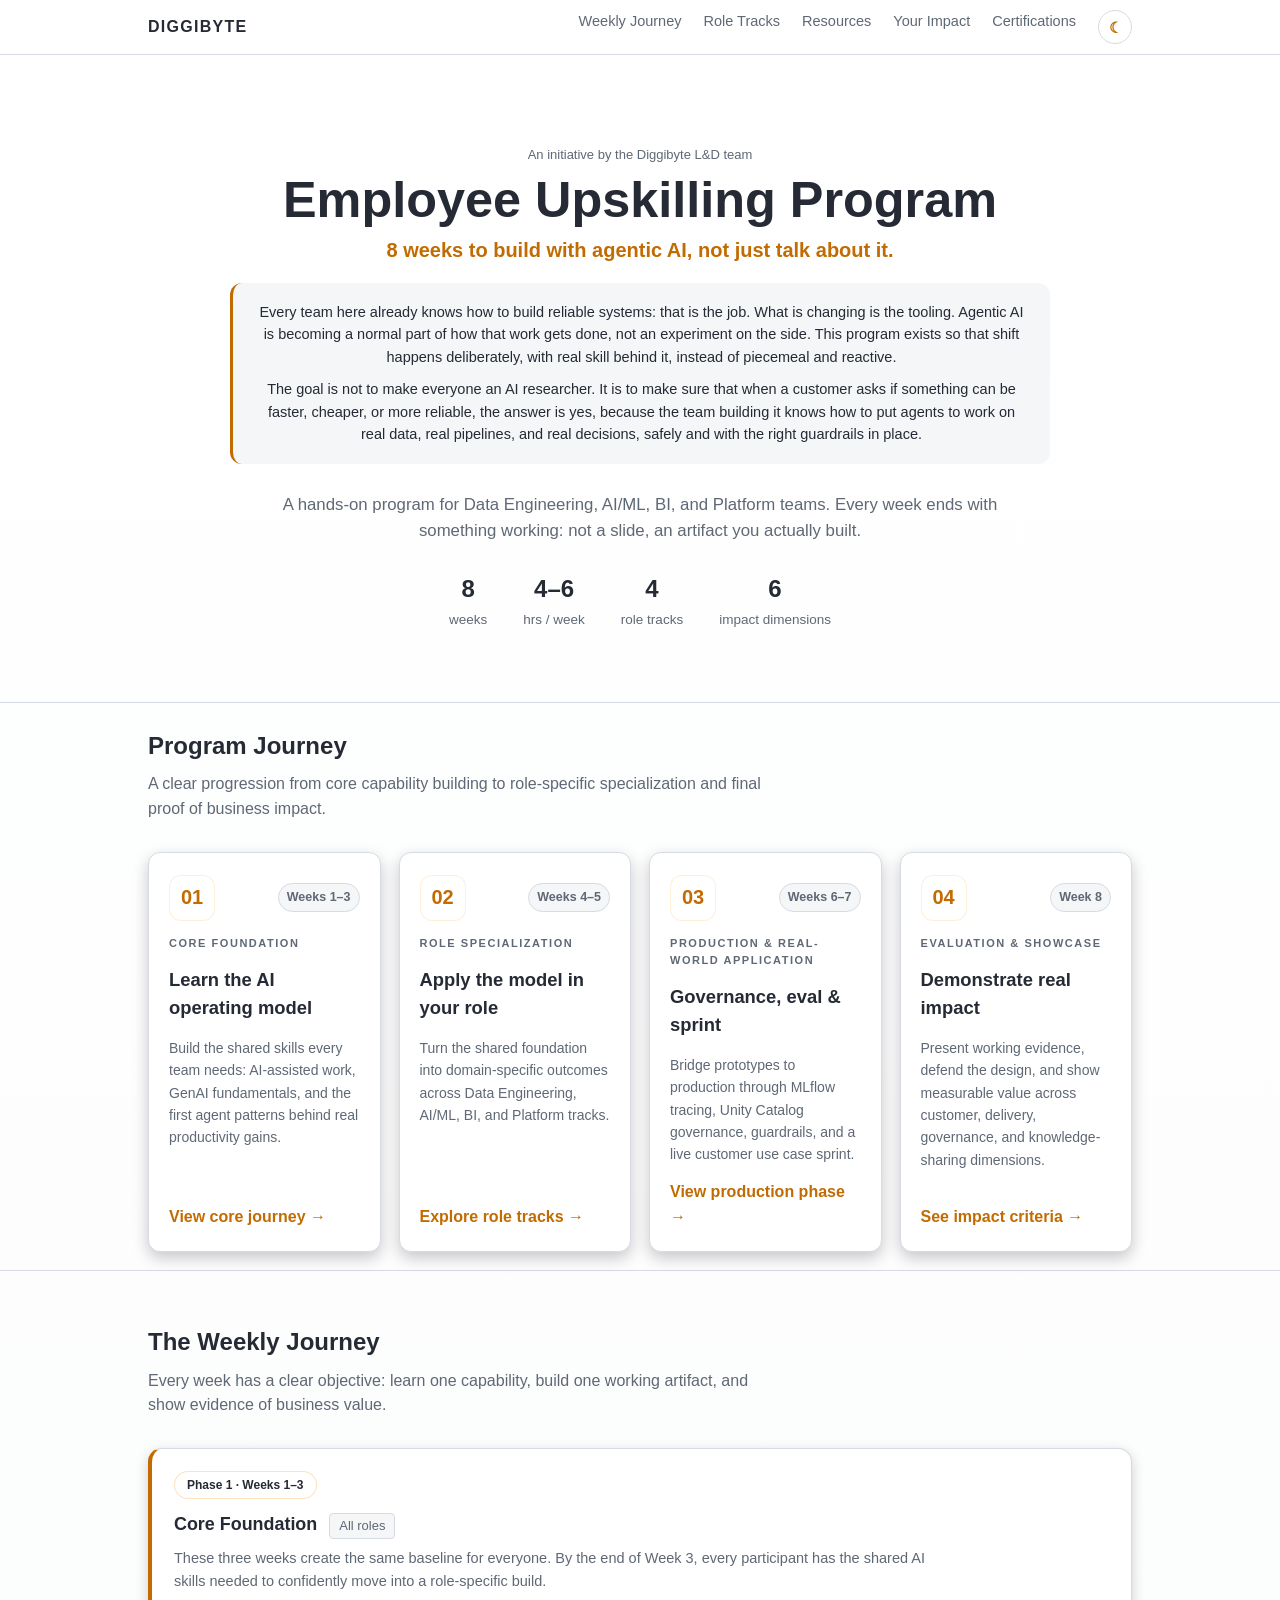
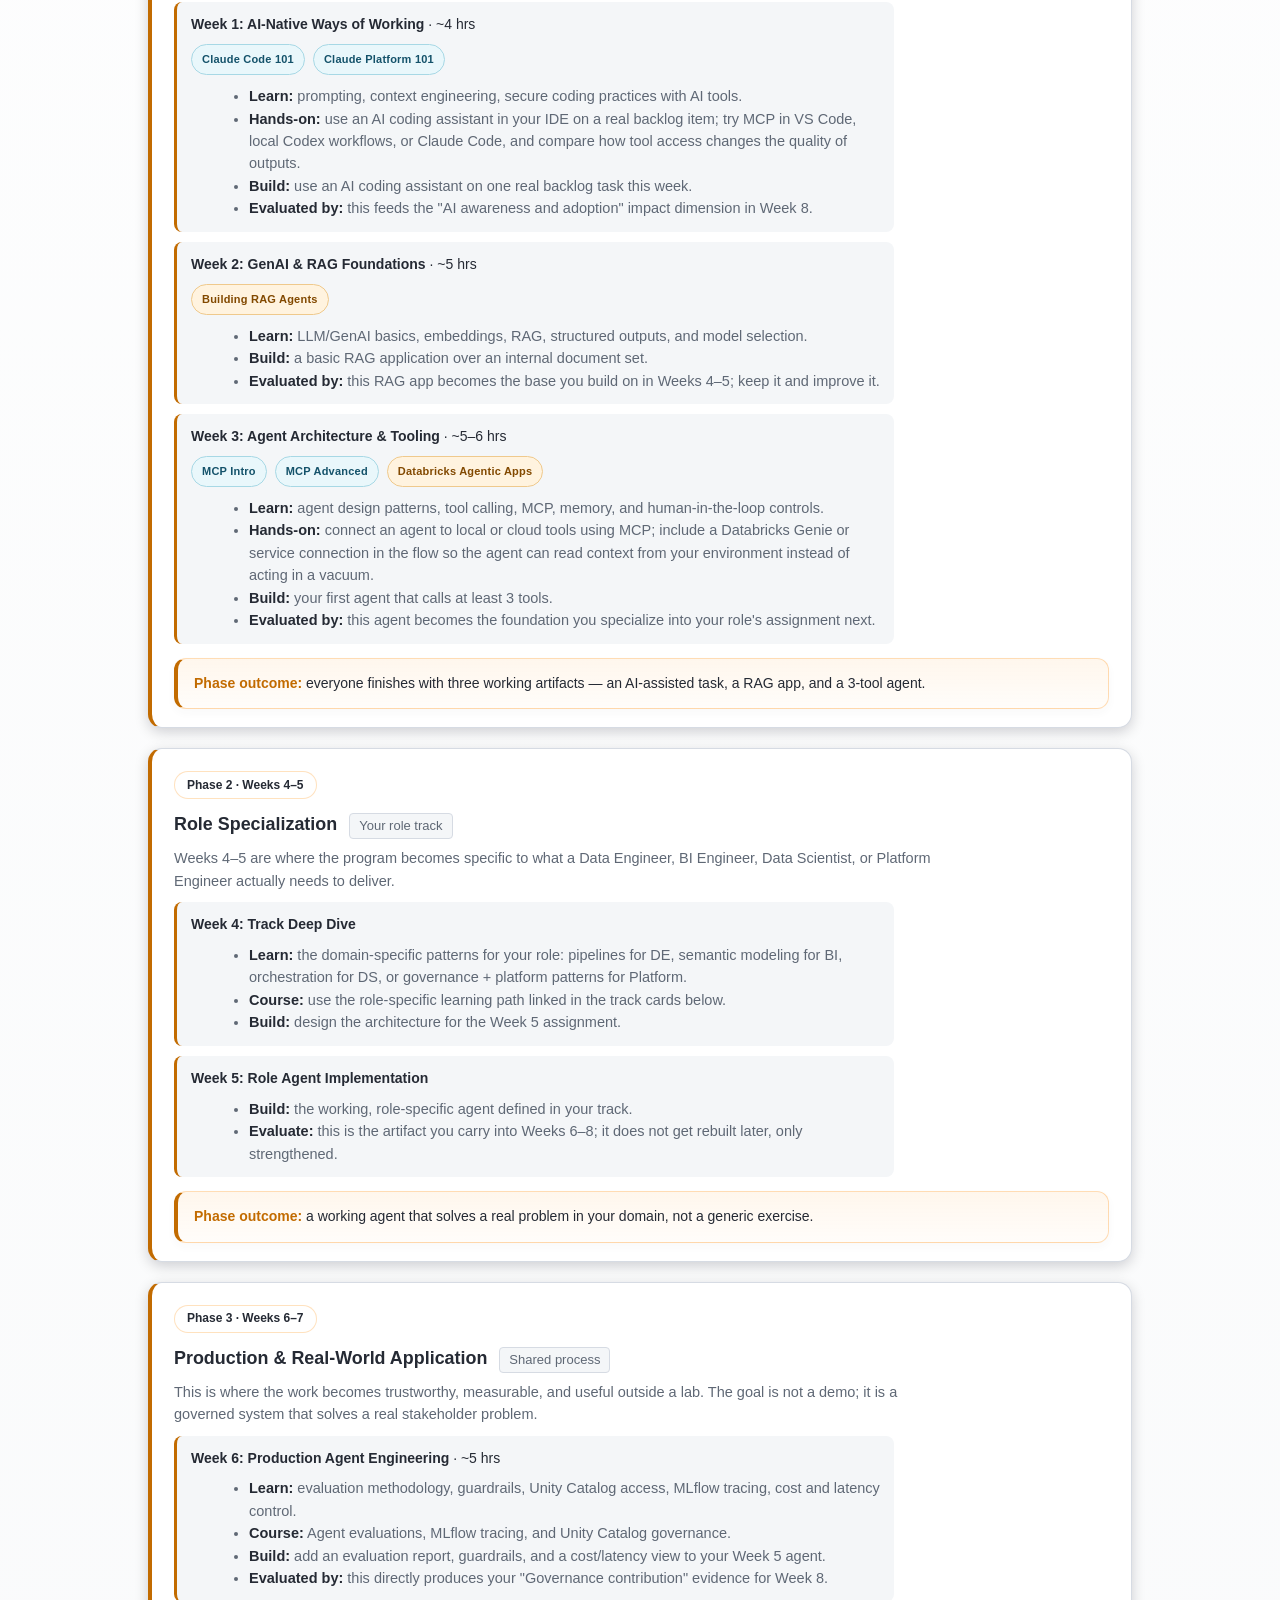
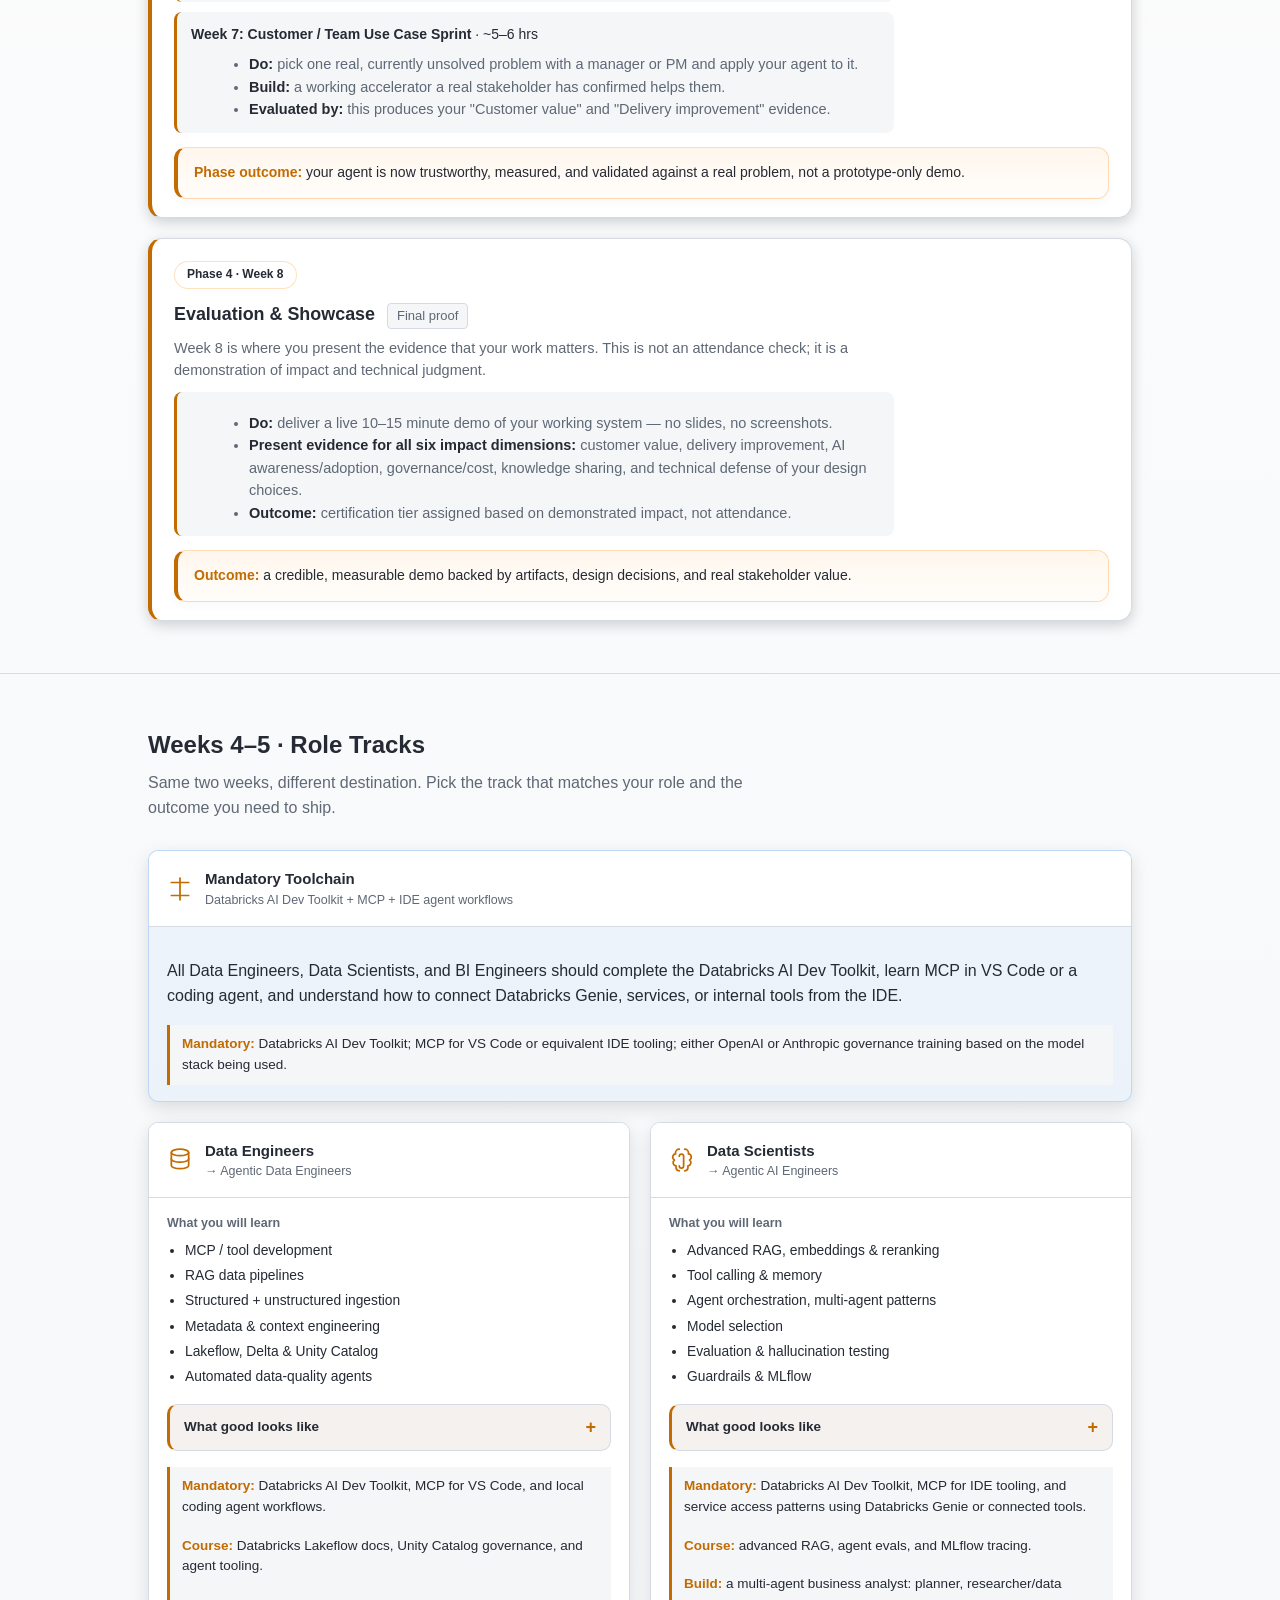
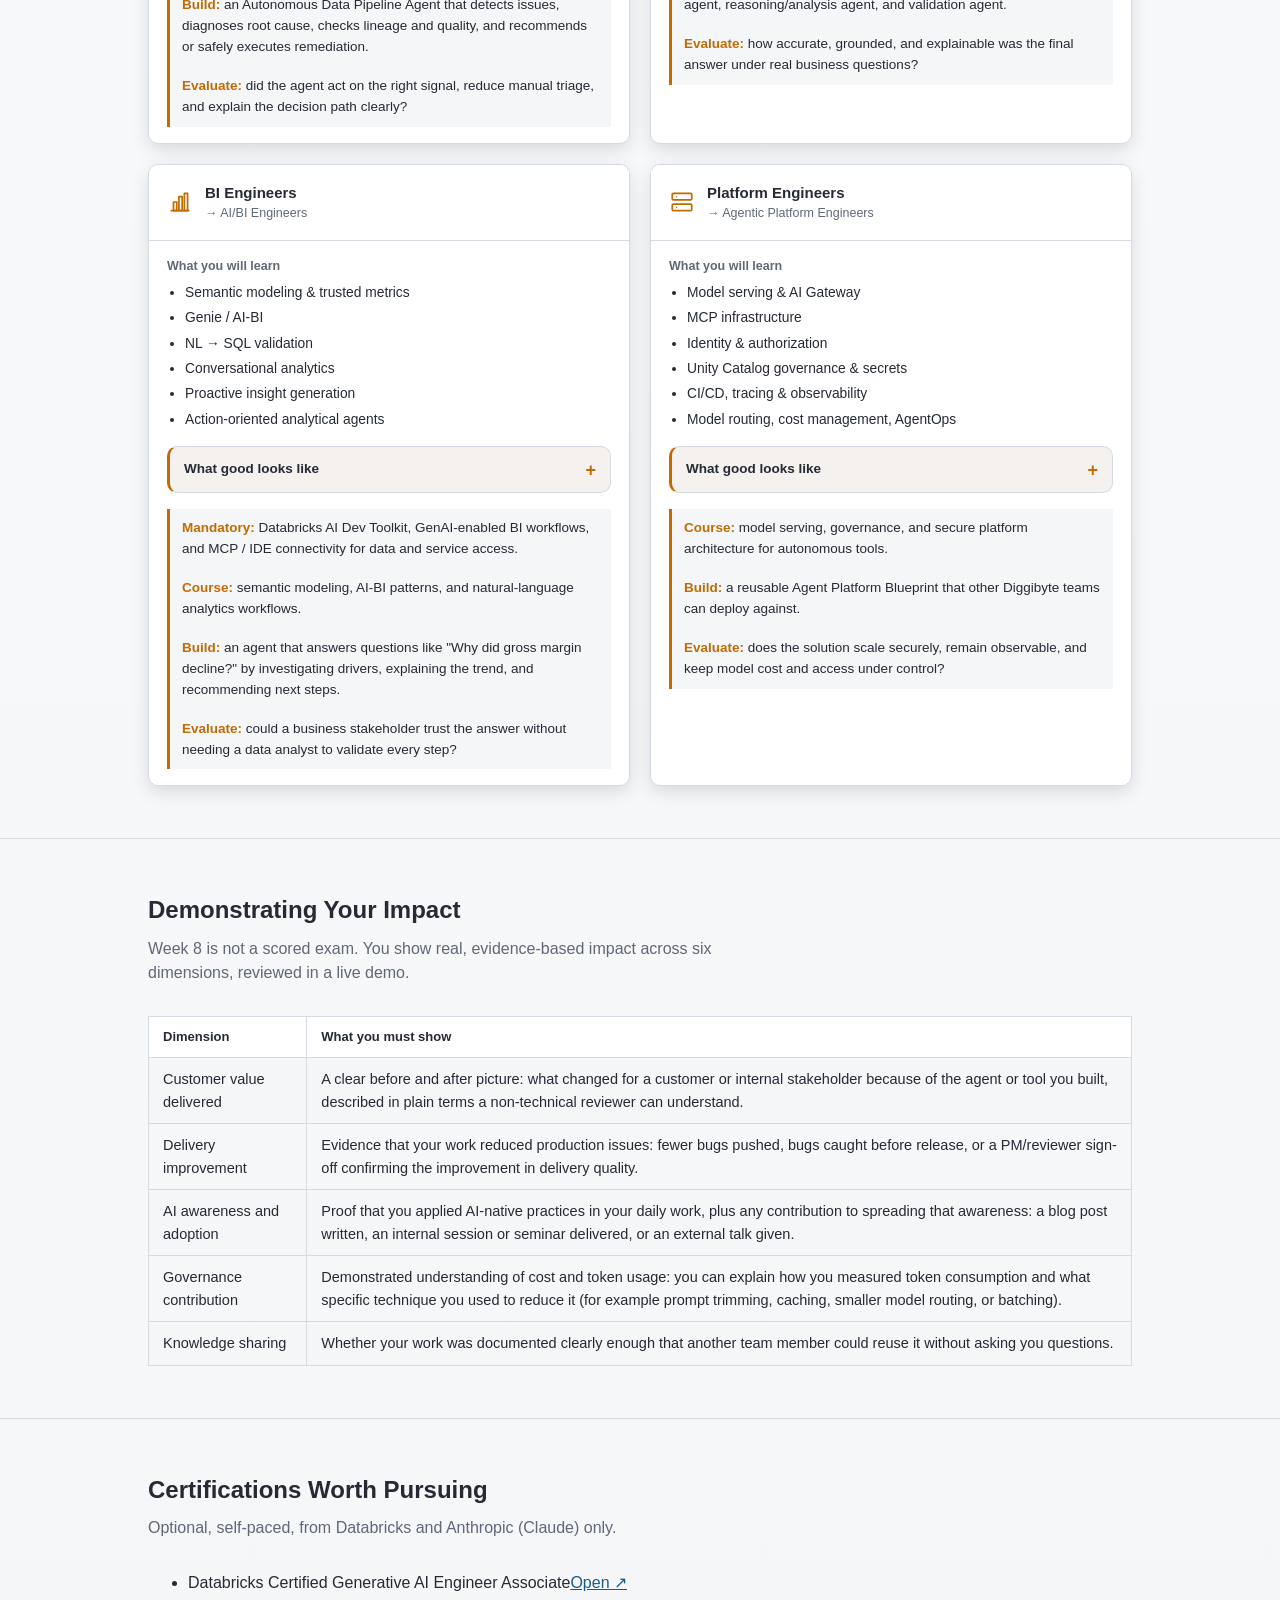
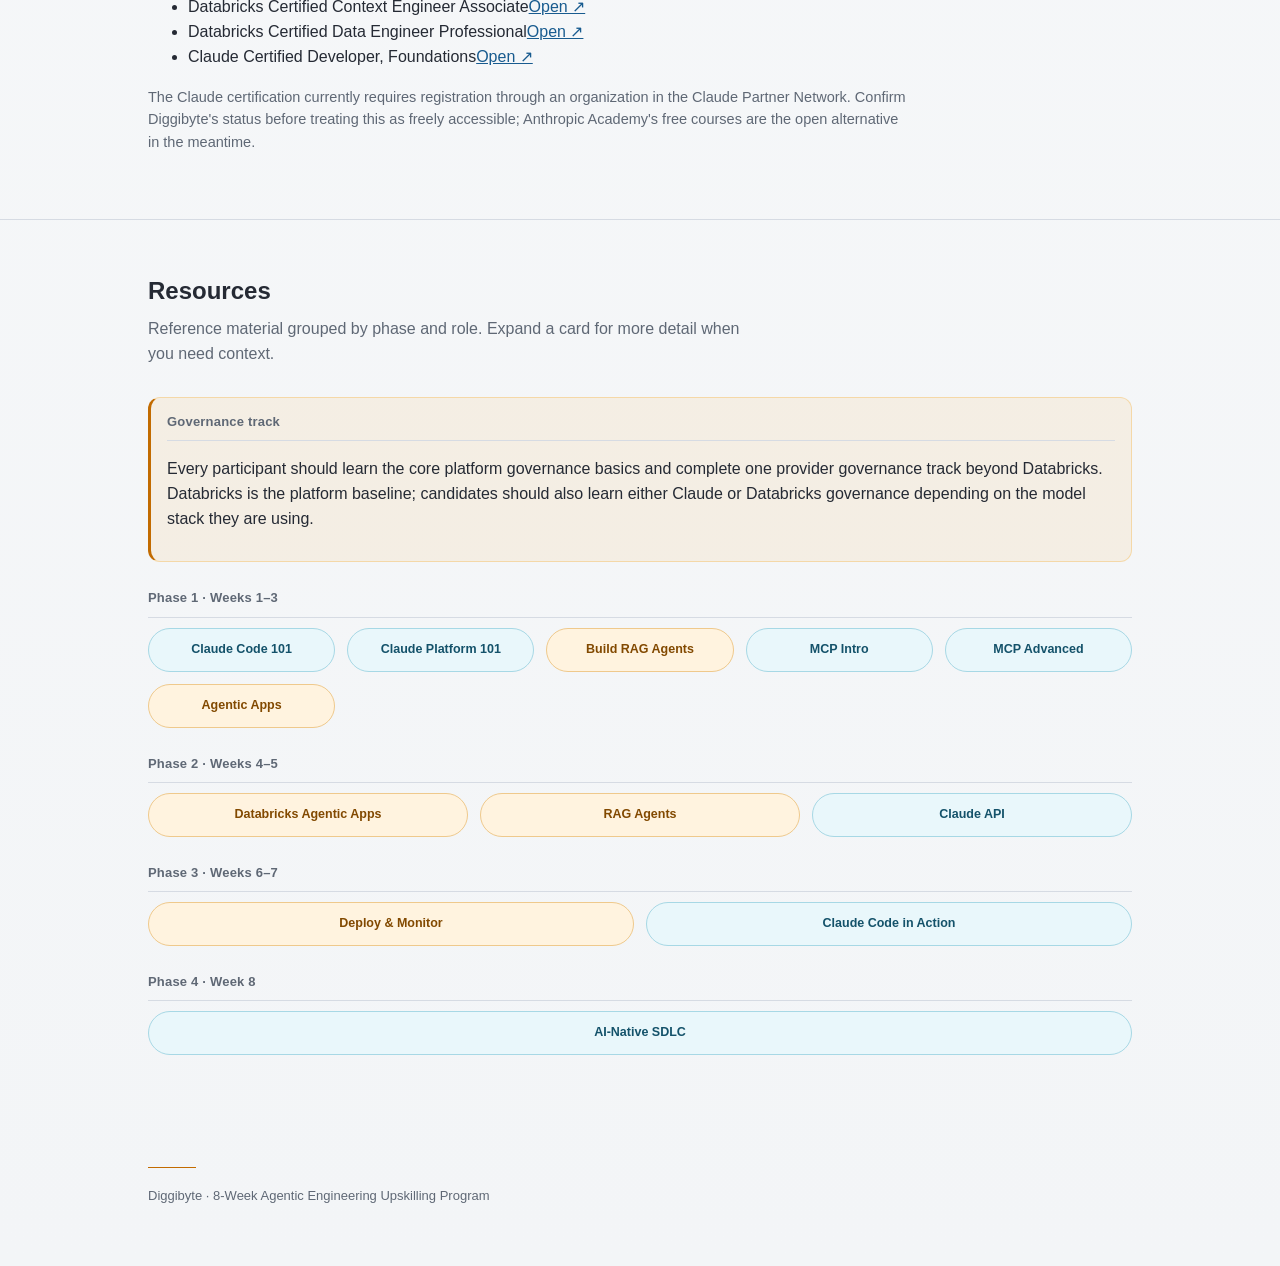
==== commit 46af5954: "Use icon-only theme toggle" ====
--- a/index.html
+++ b/index.html
@@ -18,9 +18,8 @@
       <a href="#resources">Resources</a>
       <a href="#impact">Your Impact</a>
       <a href="#certification">Certifications</a>
-      <button class="theme-toggle" type="button" aria-pressed="true" aria-label="Switch to dark theme">
+      <button class="theme-toggle" type="button" aria-pressed="true" aria-label="Switch to dark theme" title="Switch theme">
         <span class="theme-icon" aria-hidden="true">☾</span>
-        <span class="theme-label">Dark theme</span>
       </button>
     </div>
   </div>
@@ -533,7 +532,6 @@
     themeToggle.setAttribute('aria-pressed', String(isLight));
     themeToggle.setAttribute('aria-label', isLight ? 'Switch to dark theme' : 'Switch to light theme');
     themeToggle.querySelector('.theme-icon').textContent = isLight ? '☾' : '☀';
-    themeToggle.querySelector('.theme-label').textContent = isLight ? 'Dark theme' : 'Light theme';
   }
 
   themeToggle.addEventListener('click', () => {
--- a/css/styles.css
+++ b/css/styles.css
@@ -102,9 +102,10 @@
   .theme-toggle {
     display: inline-flex;
     align-items: center;
-    gap: 7px;
-    min-height: 34px;
-    padding: 7px 11px;
+    justify-content: center;
+    width: 34px;
+    height: 34px;
+    padding: 0;
     border: 1px solid var(--border);
     border-radius: 999px;
     background: var(--panel);
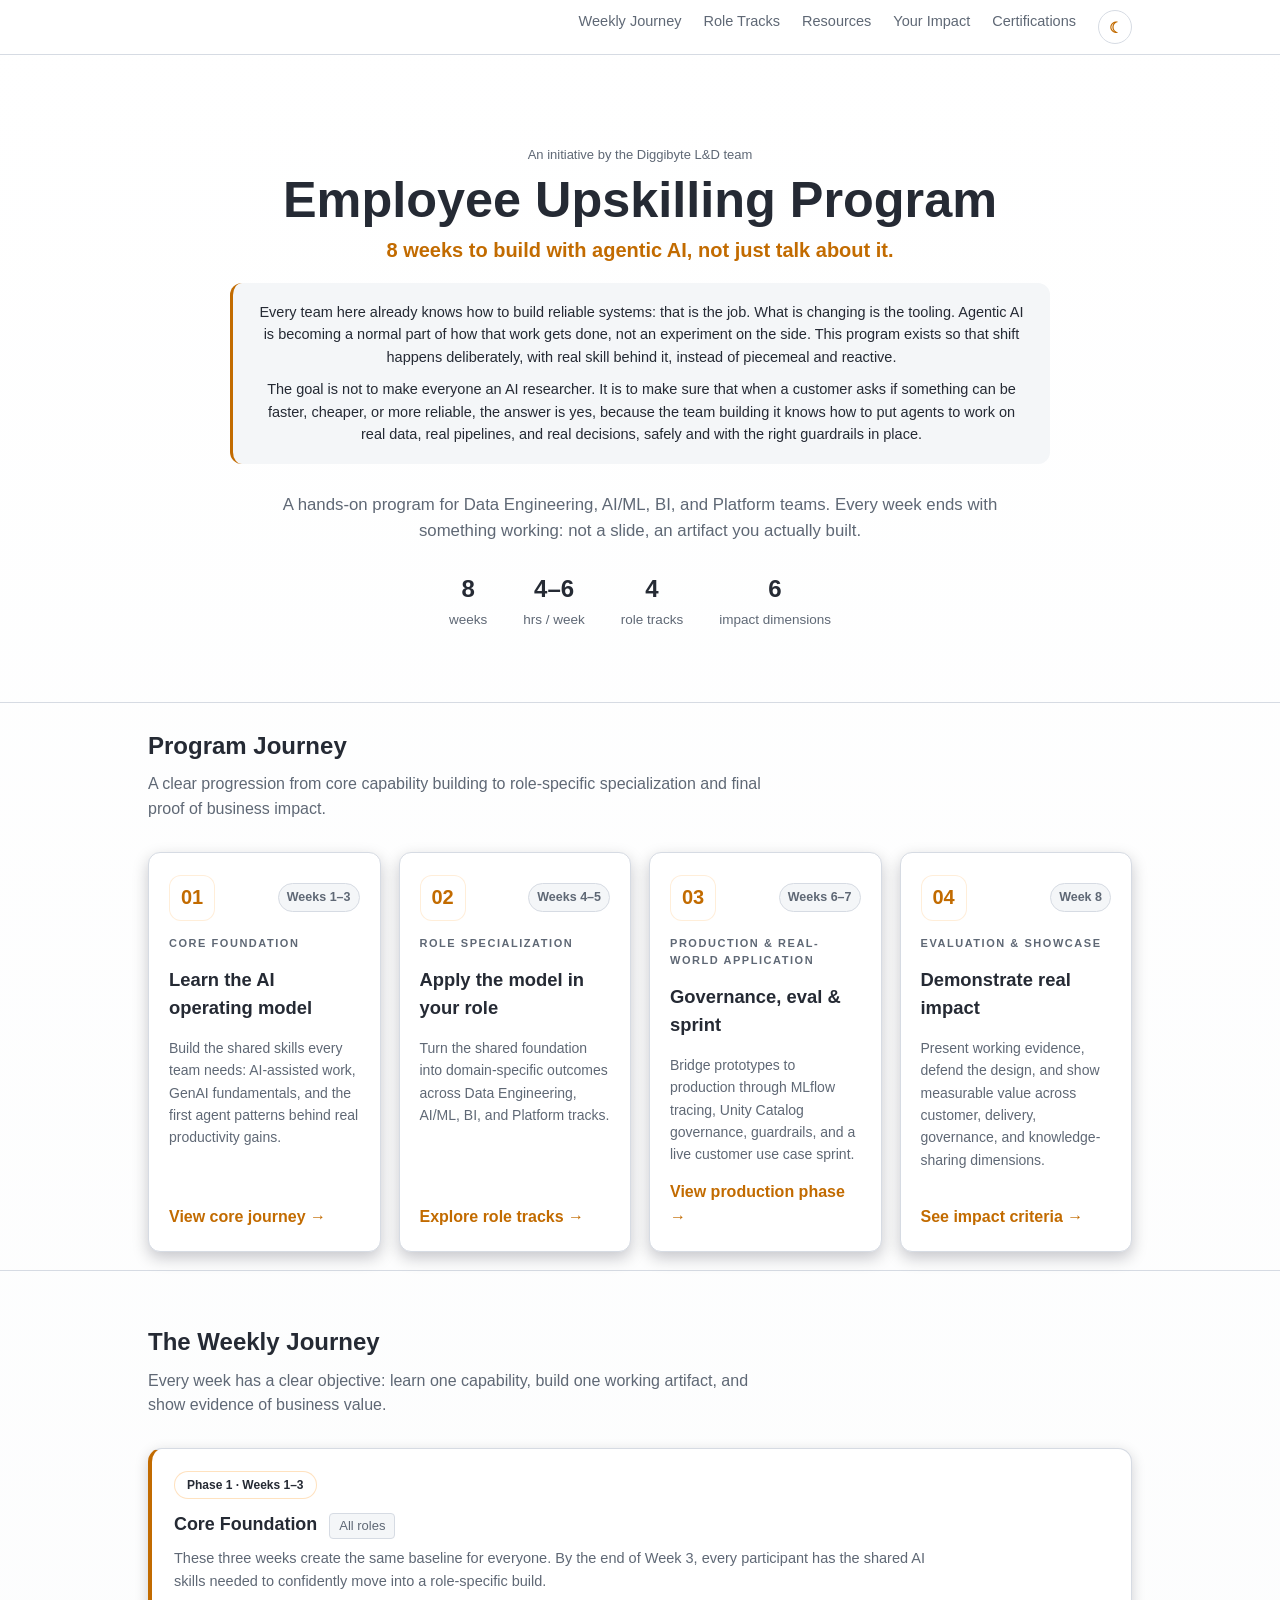
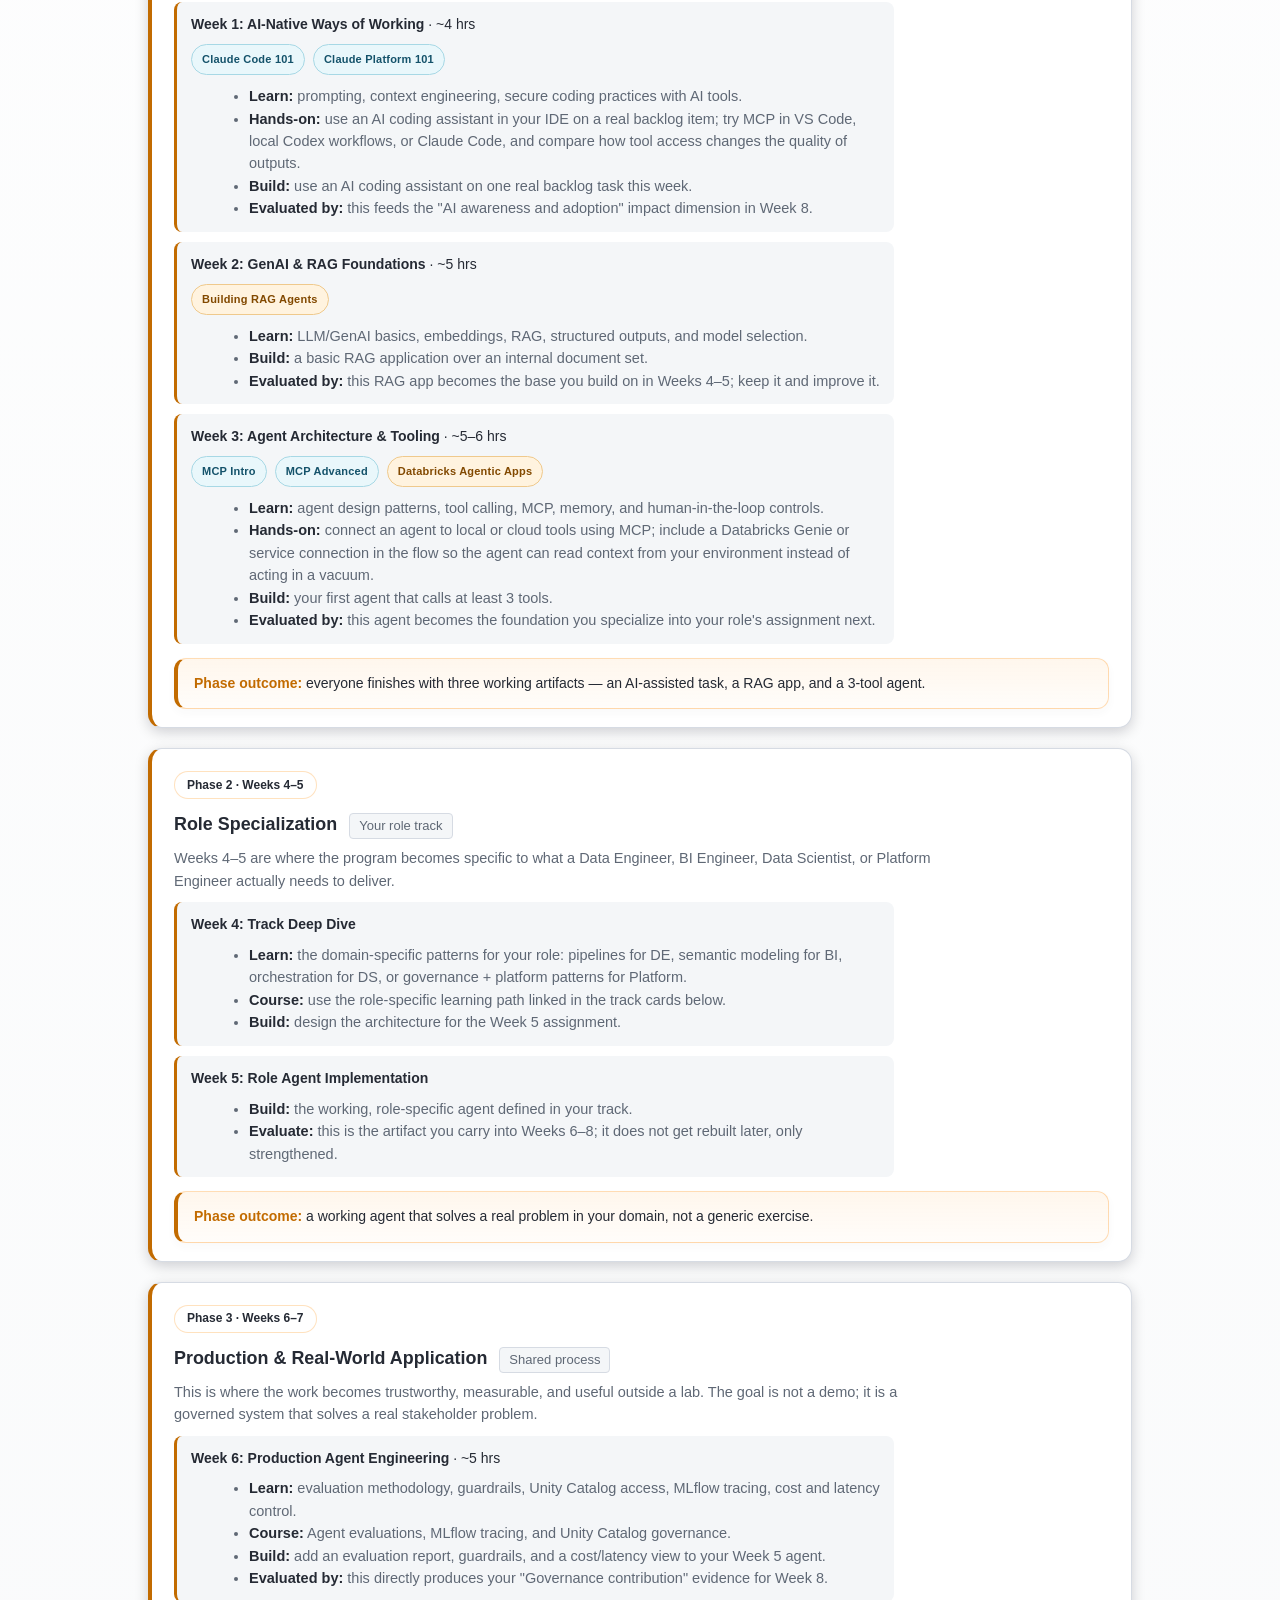
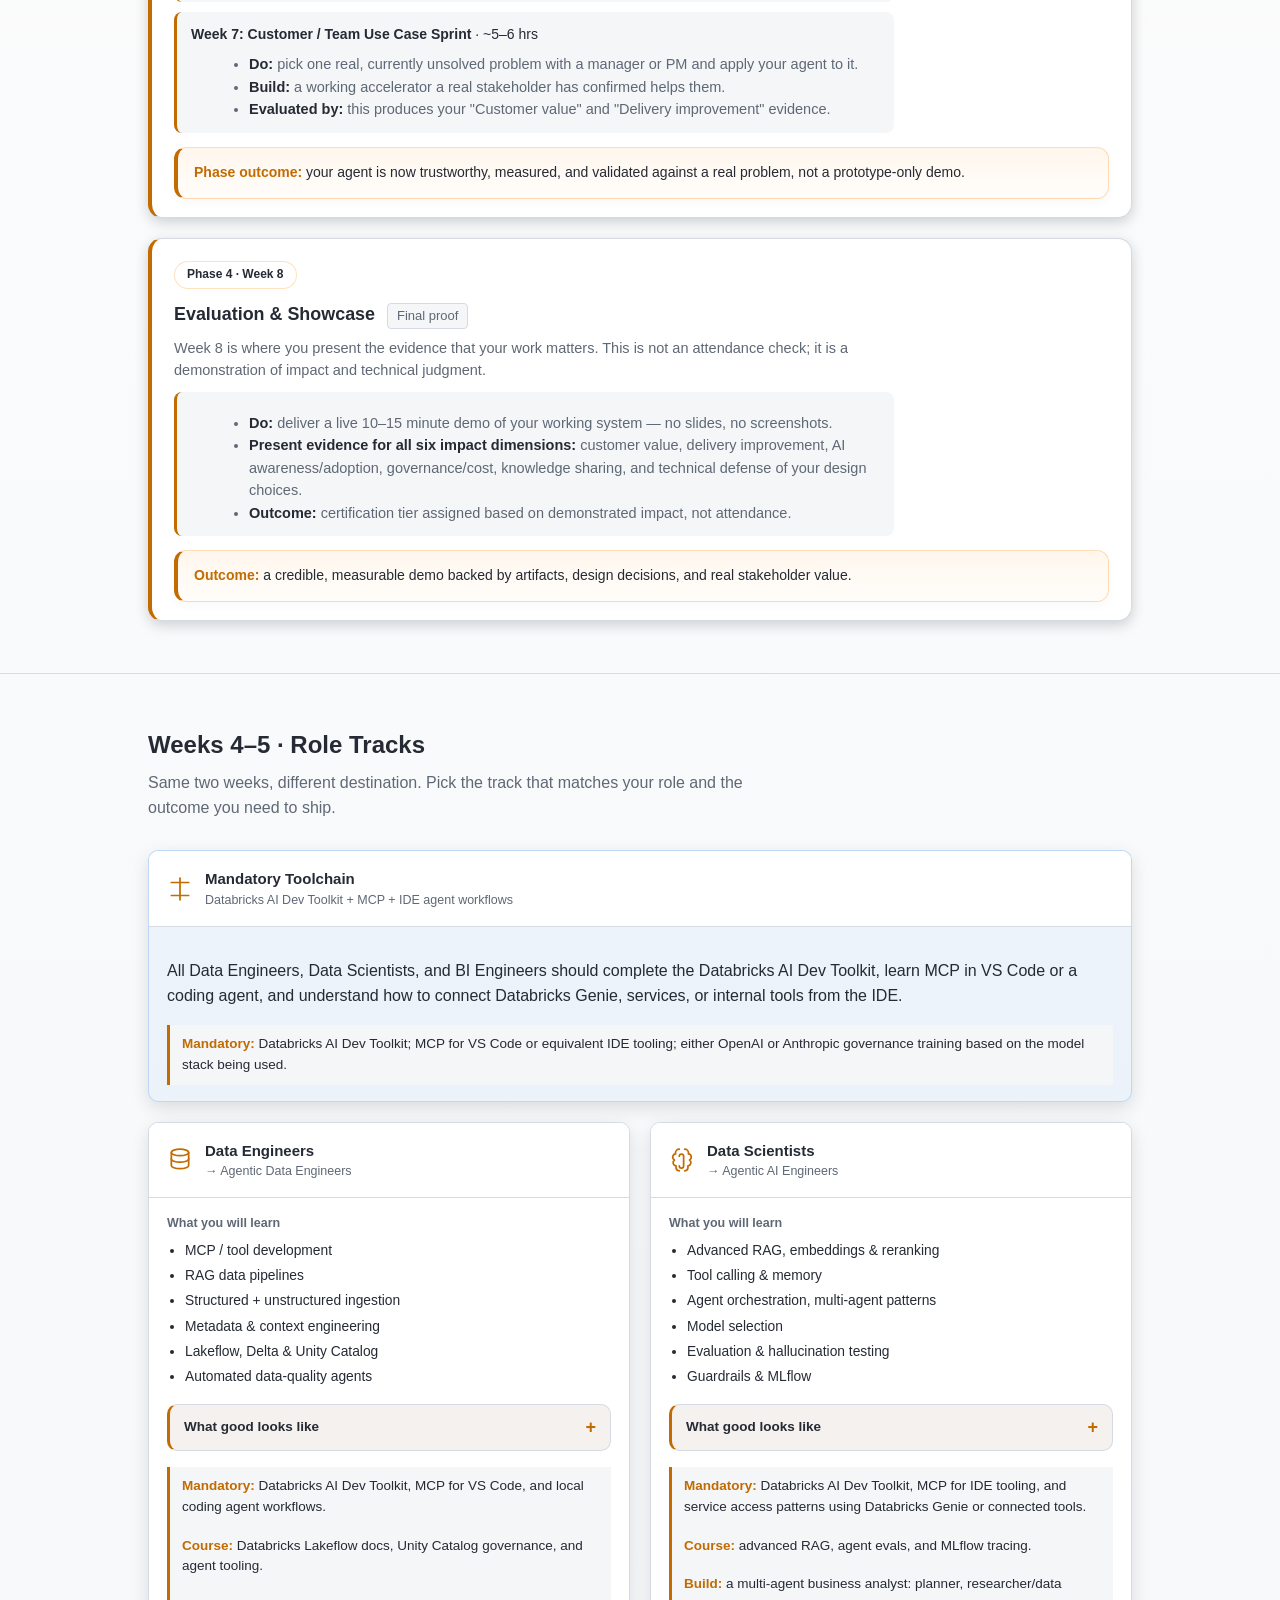
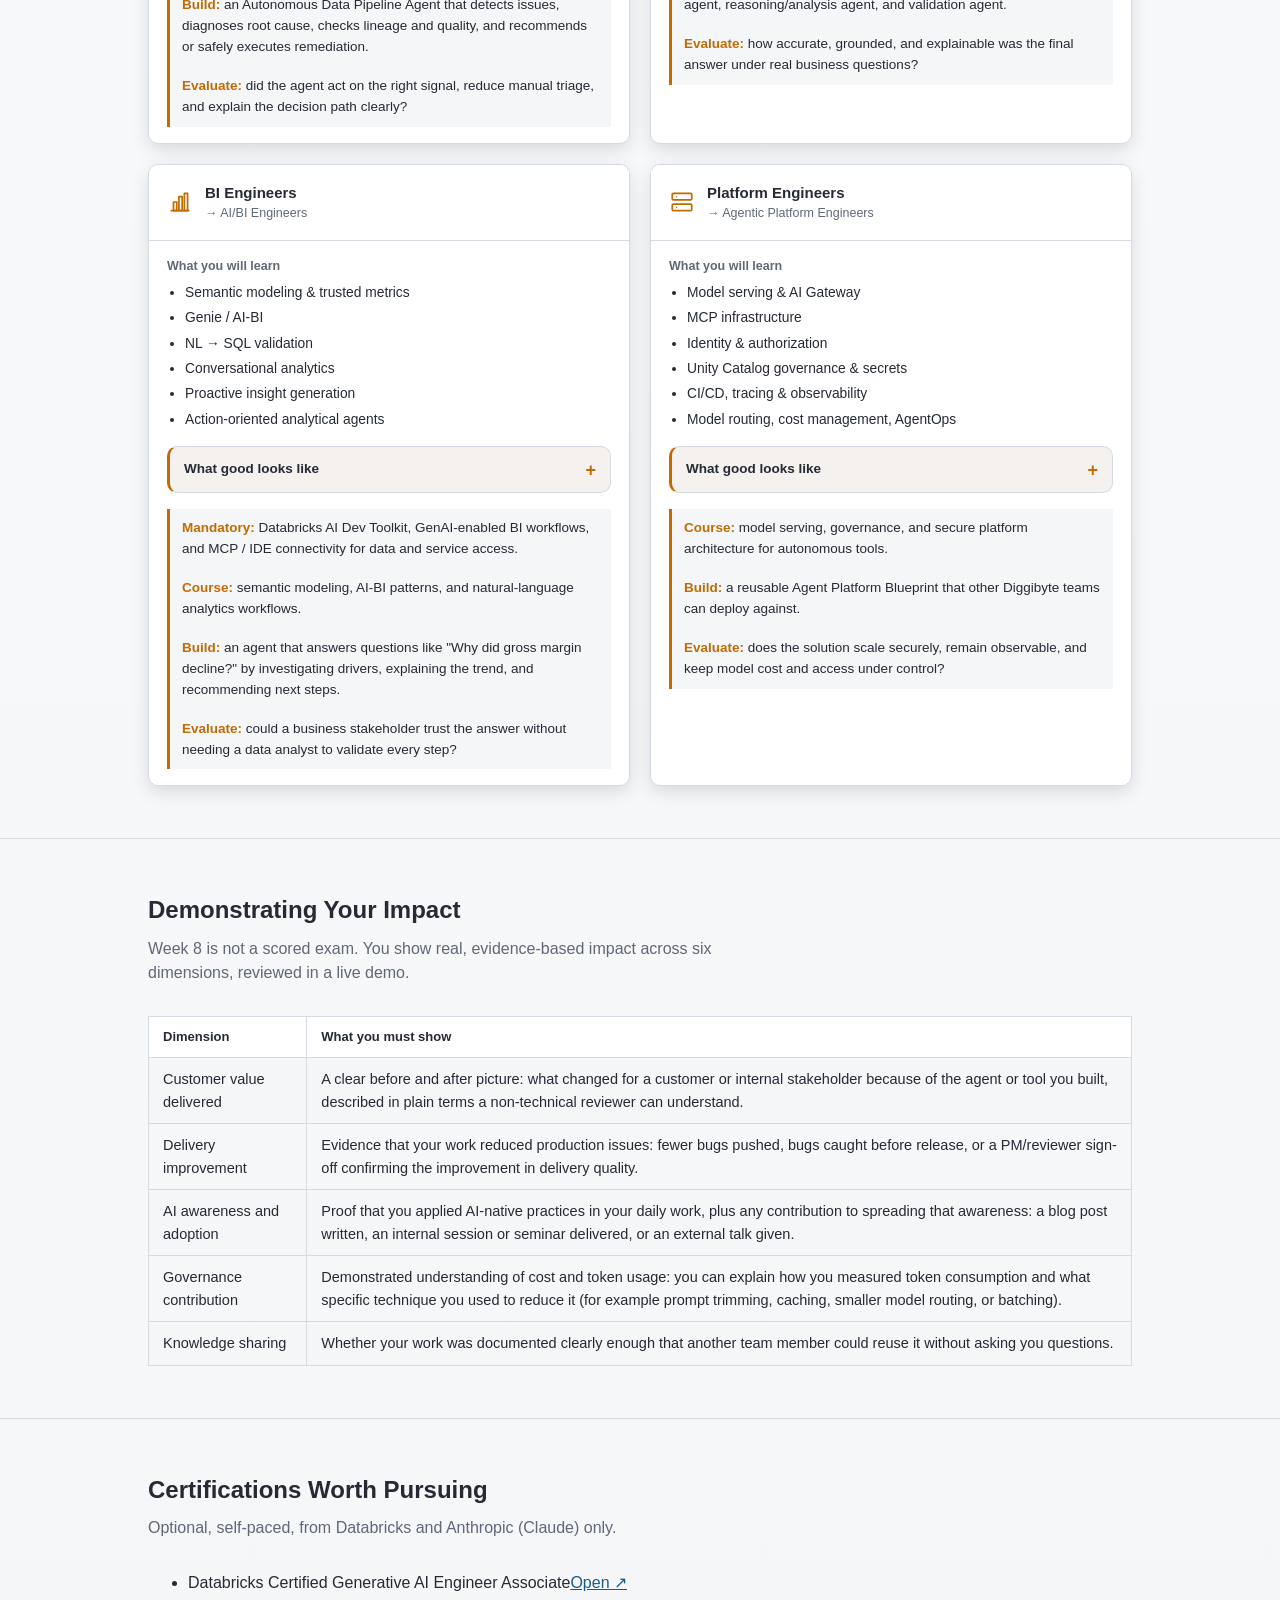
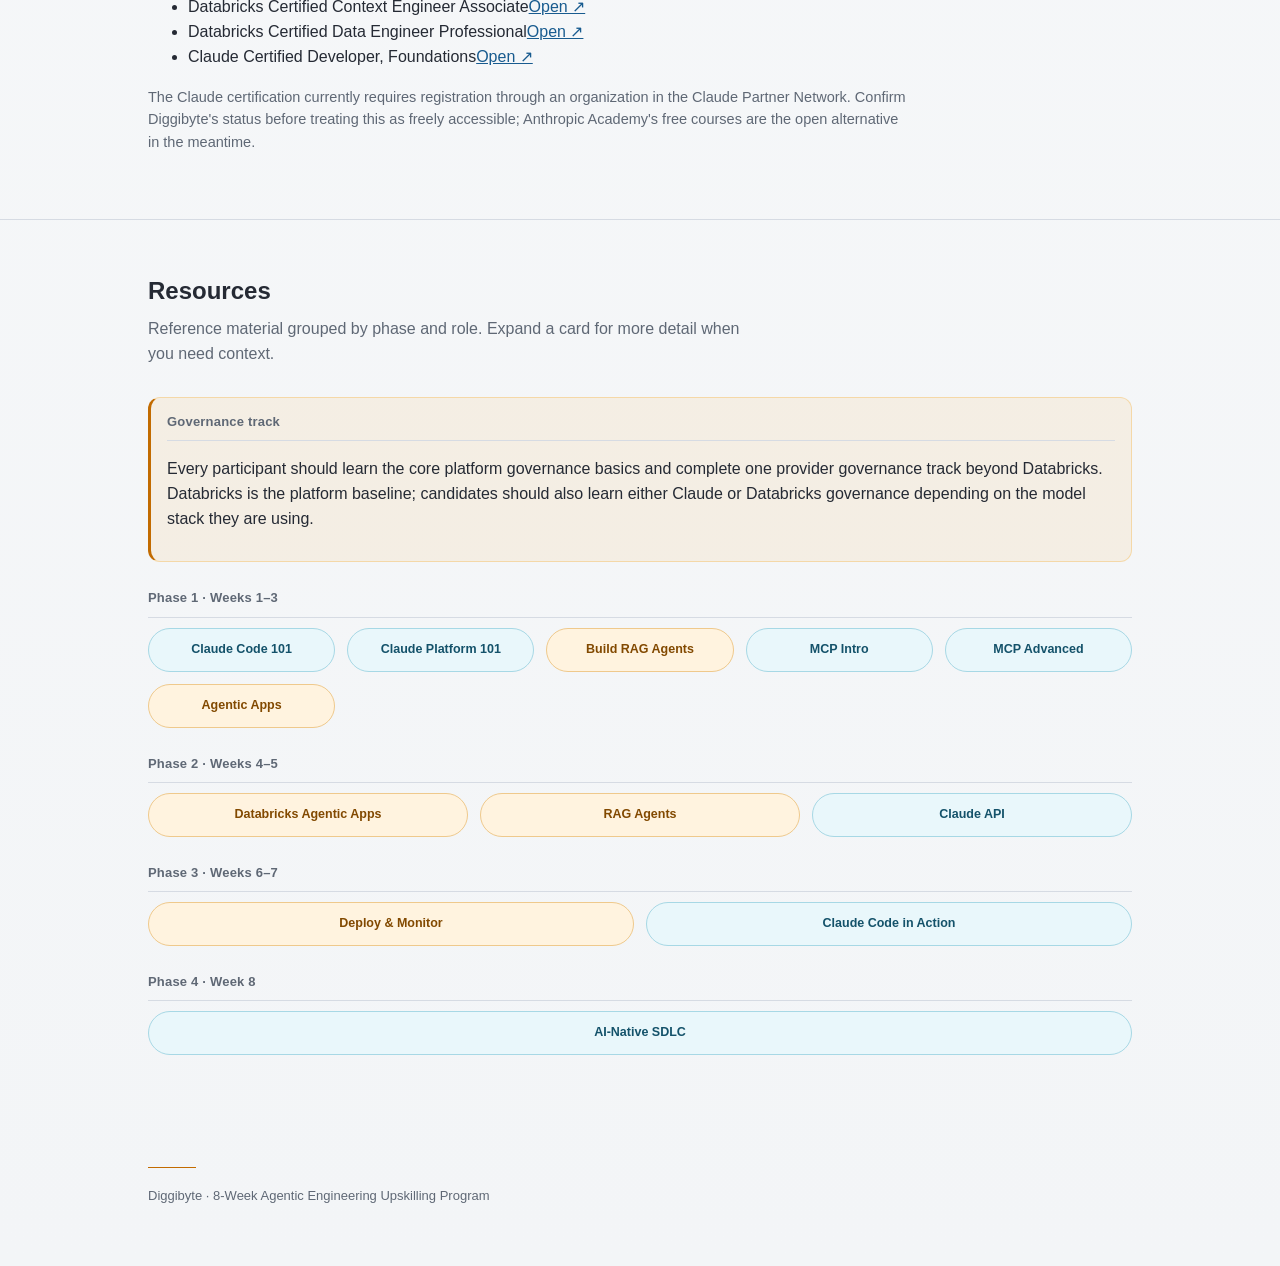
==== commit 64b60fdf: "Remove header brand mark" ====
--- a/index.html
+++ b/index.html
@@ -11,7 +11,6 @@
 
 <nav>
   <div class="nav-inner">
-    <div class="brand">Diggibyte</div>
     <div class="navlinks">
       <a href="#journey">Weekly Journey</a>
       <a href="#tracks">Role Tracks</a>
--- a/css/styles.css
+++ b/css/styles.css
@@ -78,7 +78,7 @@
     padding: 10px 28px;
     display: flex;
     align-items: center;
-    justify-content: space-between;
+    justify-content: flex-end;
     flex-wrap: wrap;
     gap: 10px;
   }
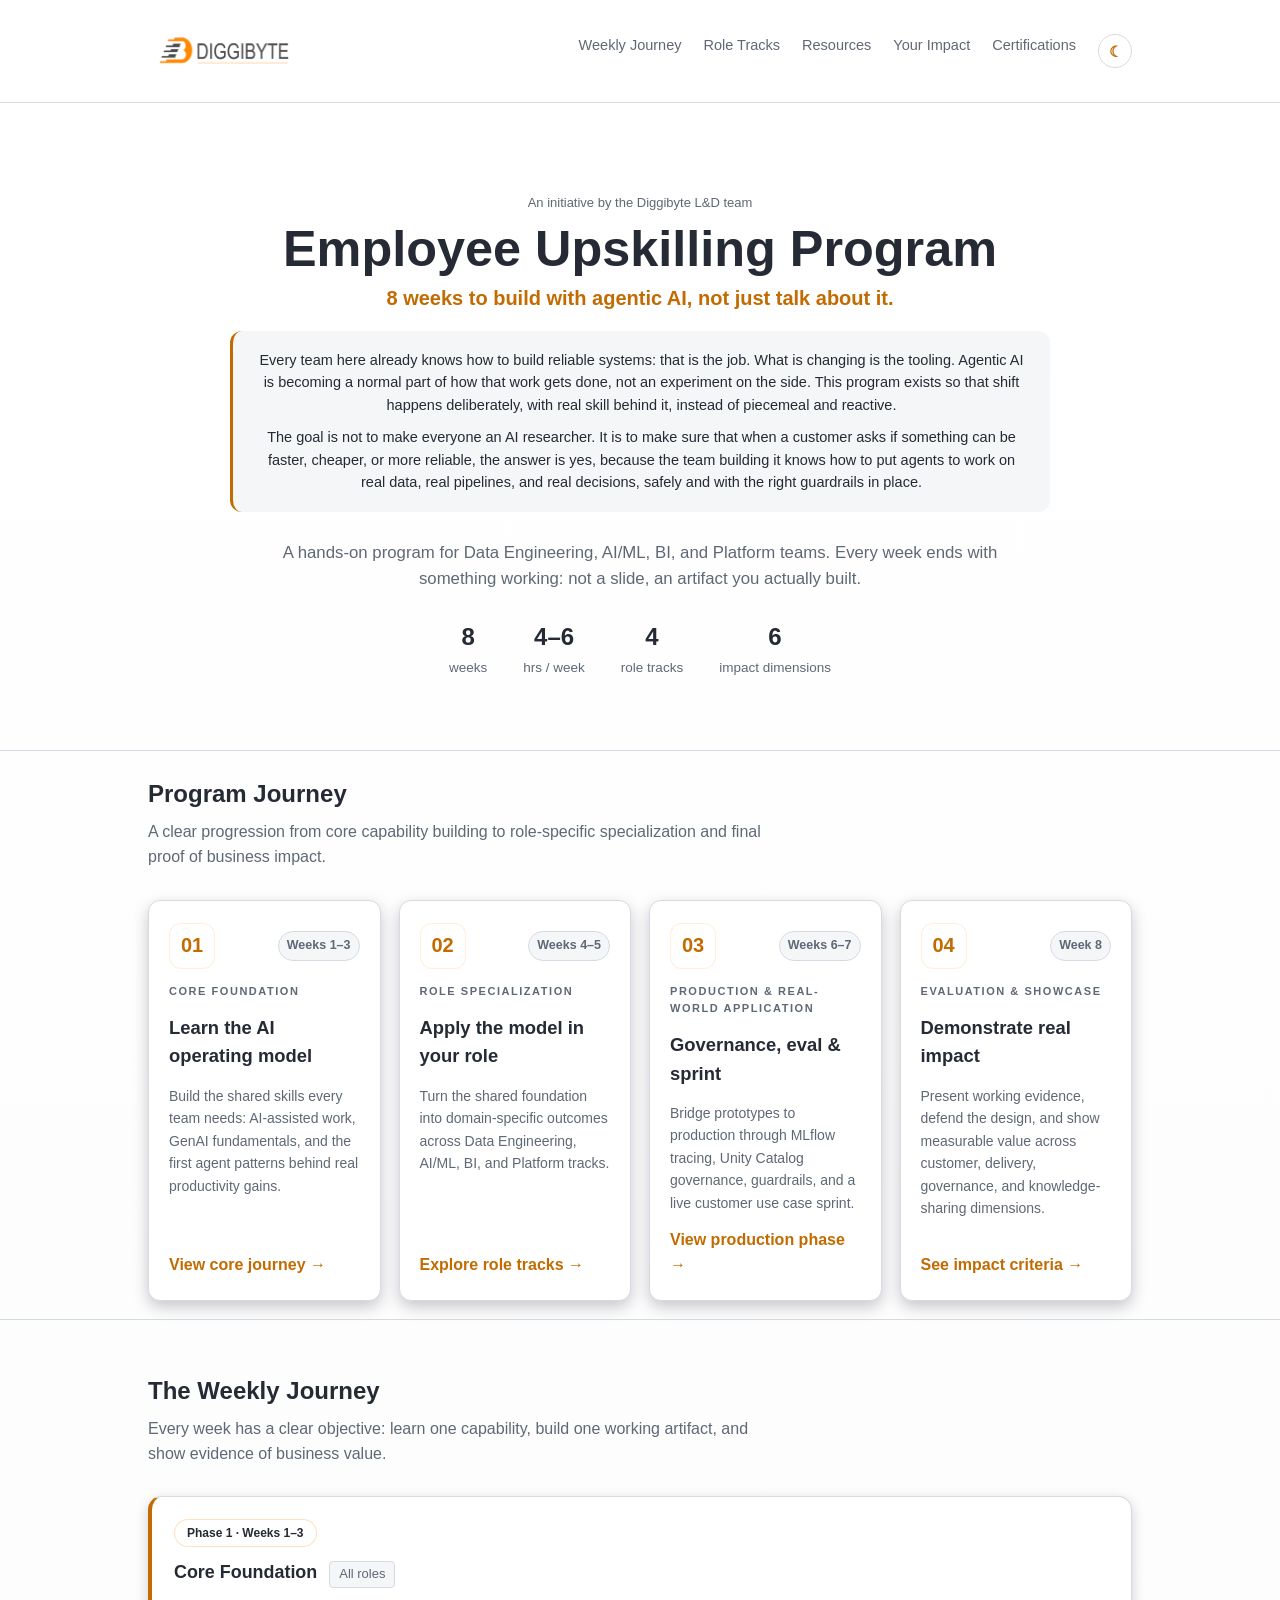
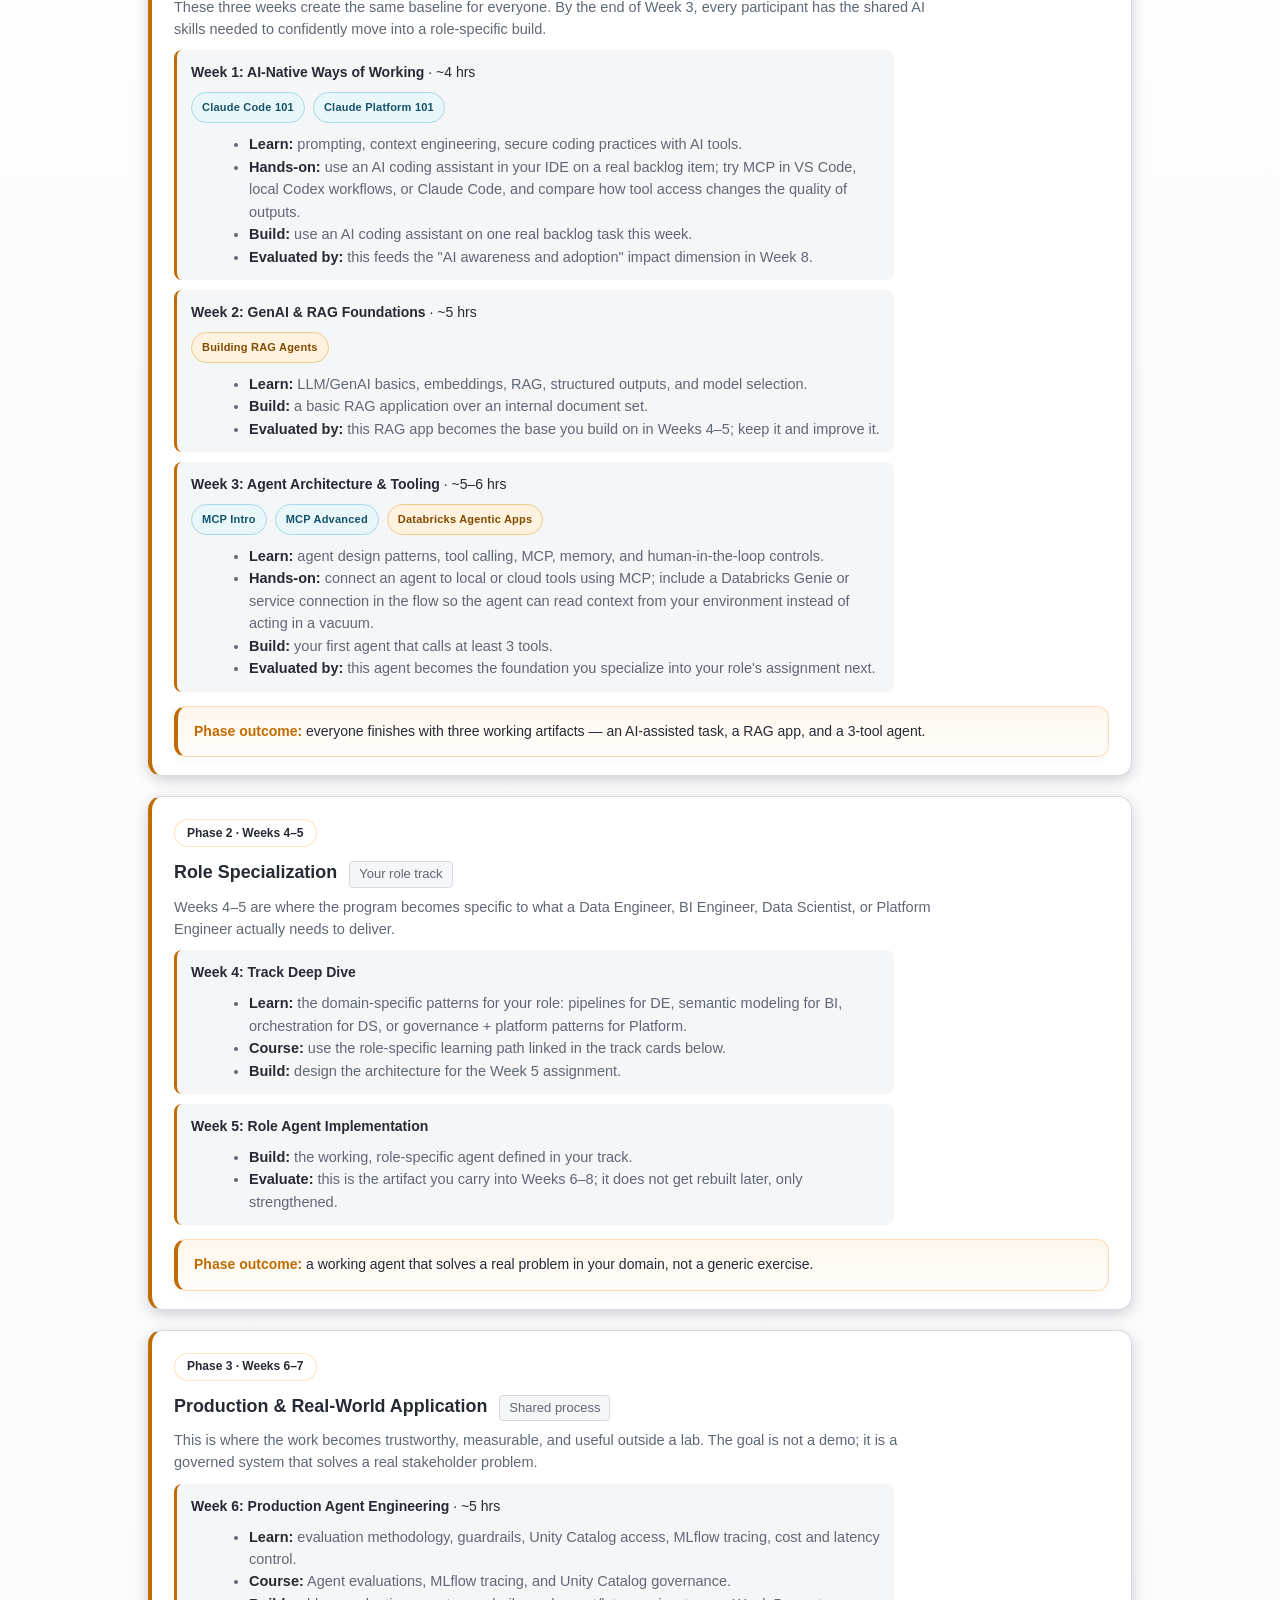
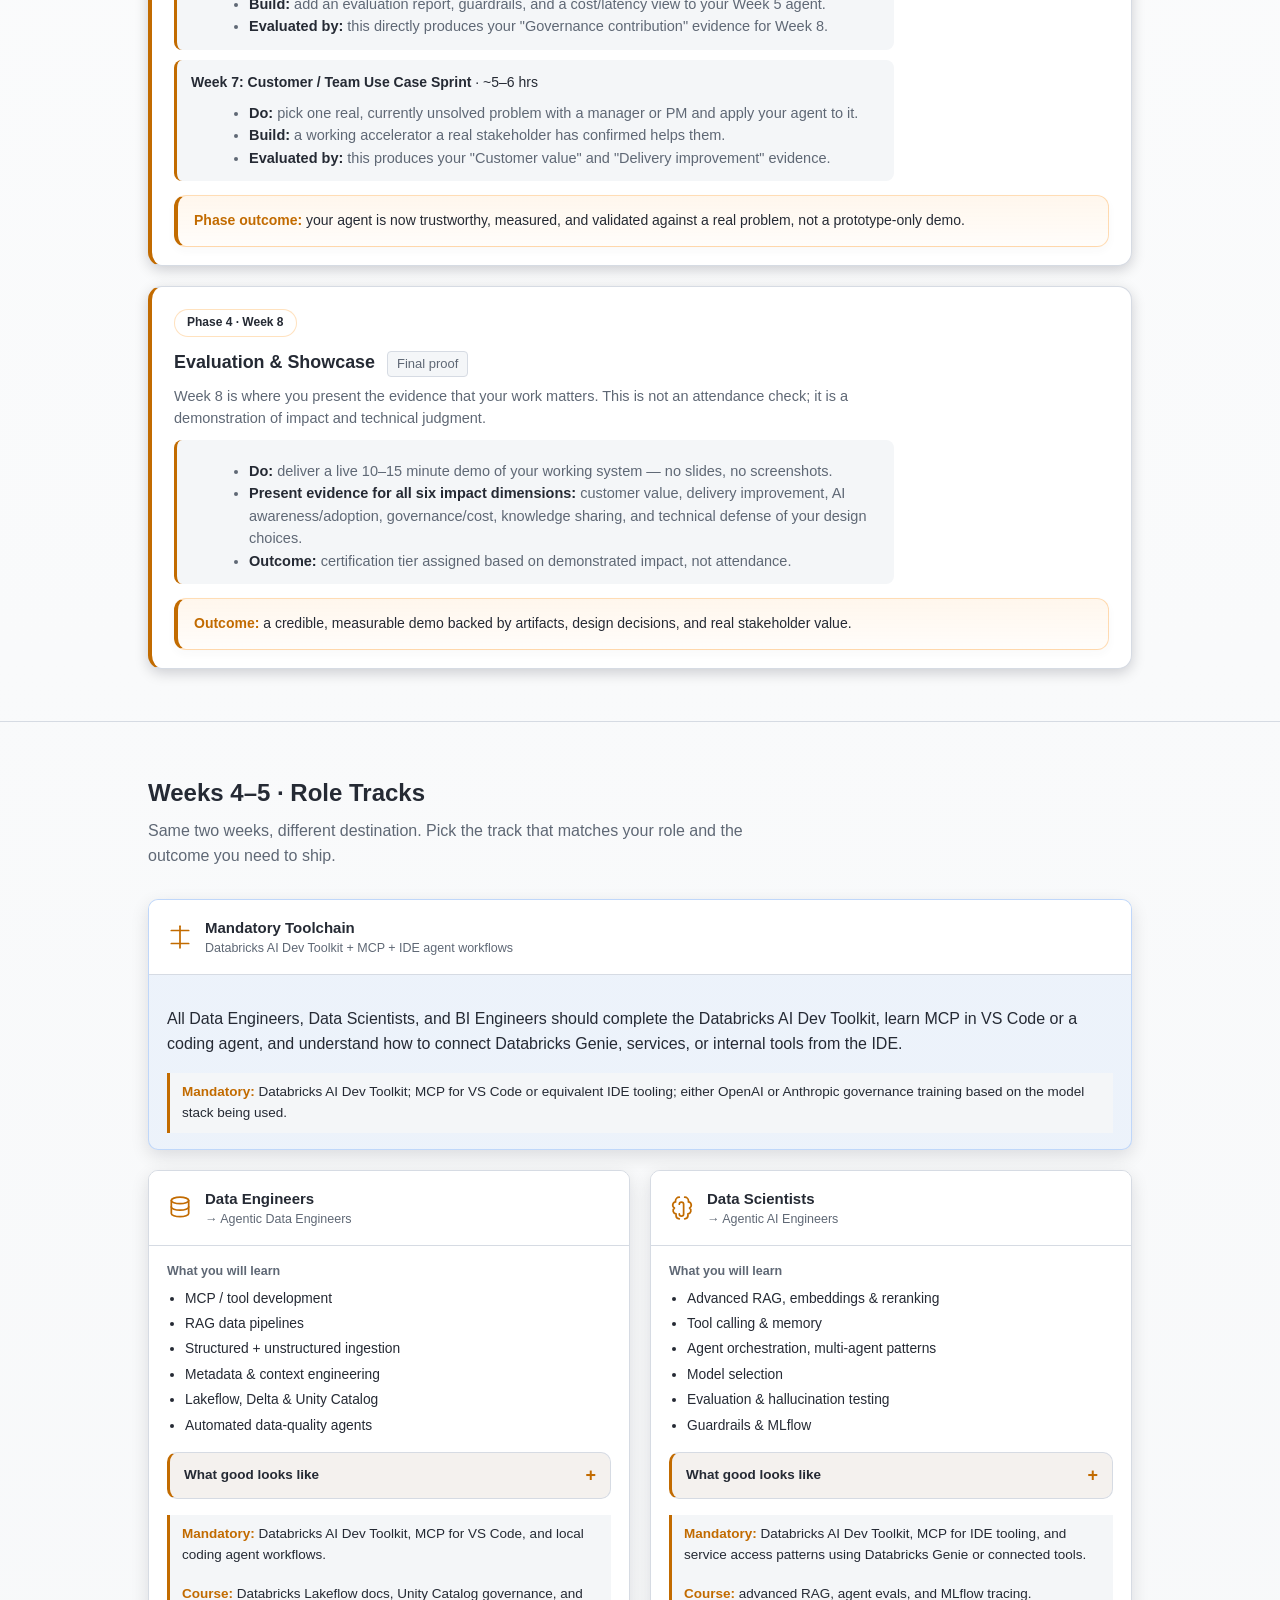
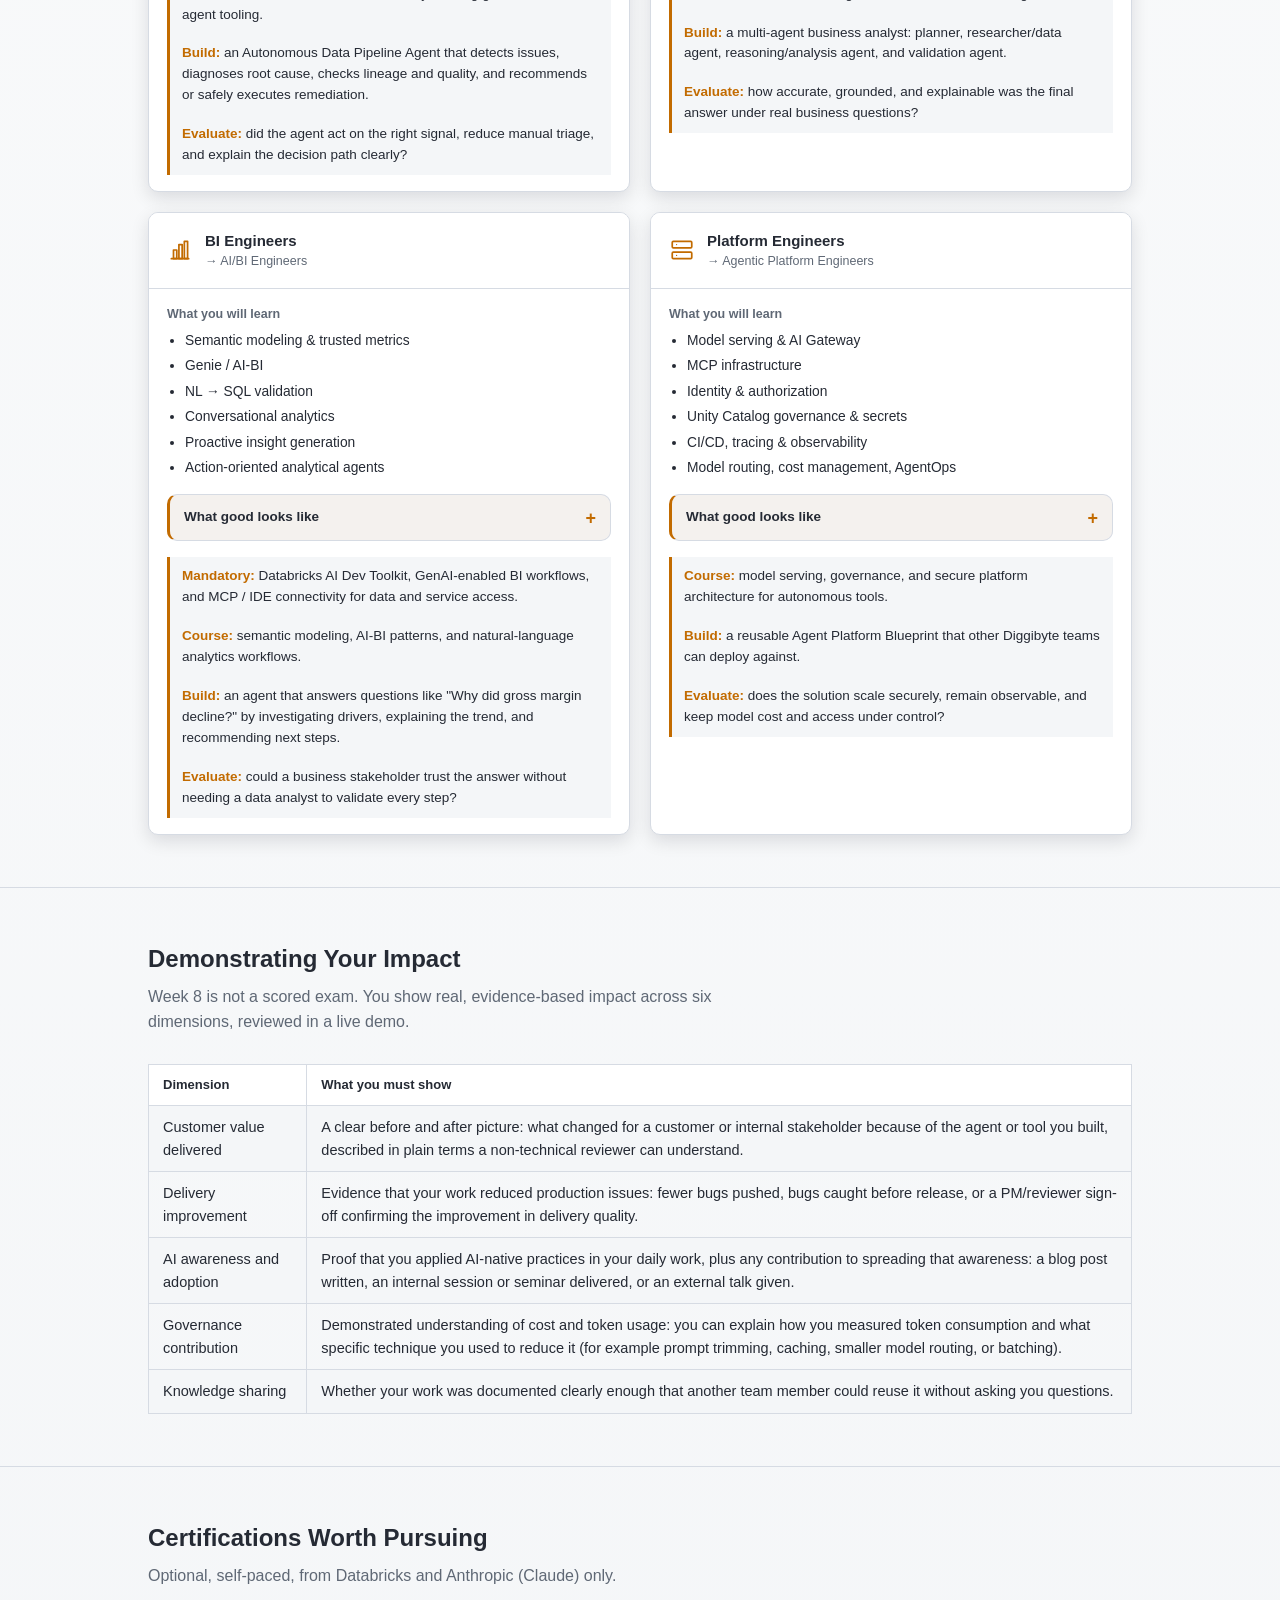
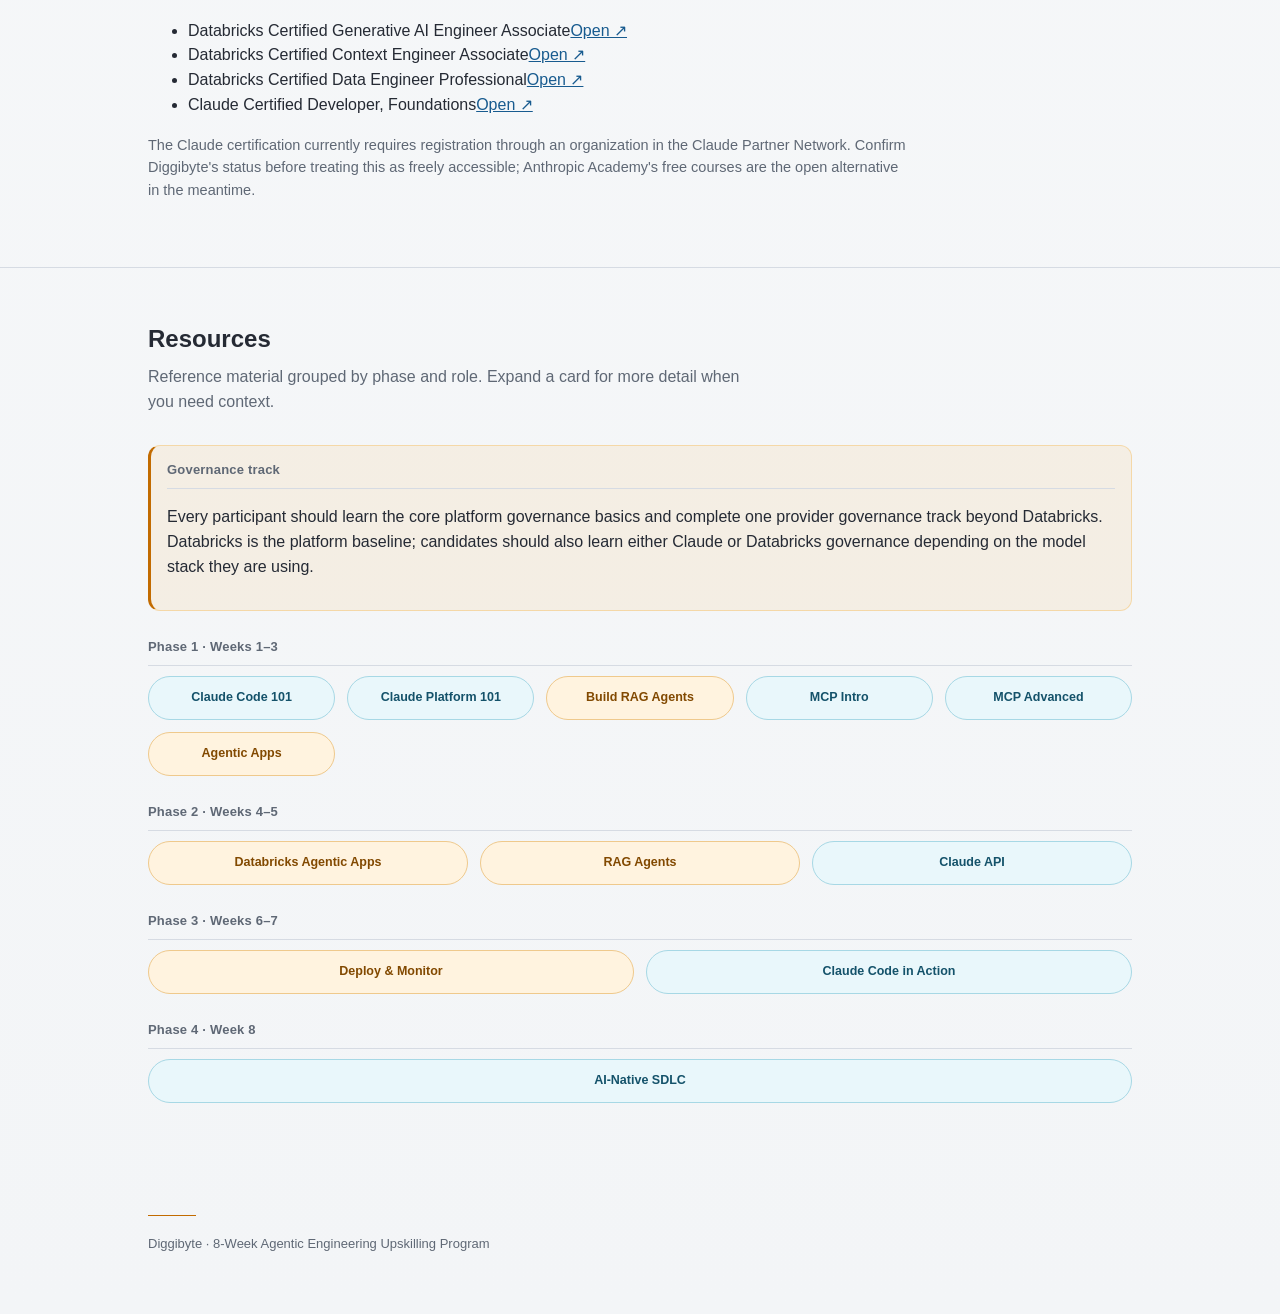
==== commit e47c3f11: "Show logo image in header" ====
--- a/index.html
+++ b/index.html
@@ -11,6 +11,9 @@
 
 <nav>
   <div class="nav-inner">
+    <div class="brand">
+      <img class="brand-logo" src="assets/logo.png" alt="Diggibyte">
+    </div>
     <div class="navlinks">
       <a href="#journey">Weekly Journey</a>
       <a href="#tracks">Role Tracks</a>
--- a/css/styles.css
+++ b/css/styles.css
@@ -78,7 +78,7 @@
     padding: 10px 28px;
     display: flex;
     align-items: center;
-    justify-content: flex-end;
+    justify-content: space-between;
     flex-wrap: wrap;
     gap: 10px;
   }
@@ -89,6 +89,12 @@
     gap: 10px;
     font-weight: 700;
     letter-spacing: 0.2px;
+  }
+
+  .brand-logo {
+    display: block;
+    width: 148px;
+    height: auto;
   }
 
   .brand {
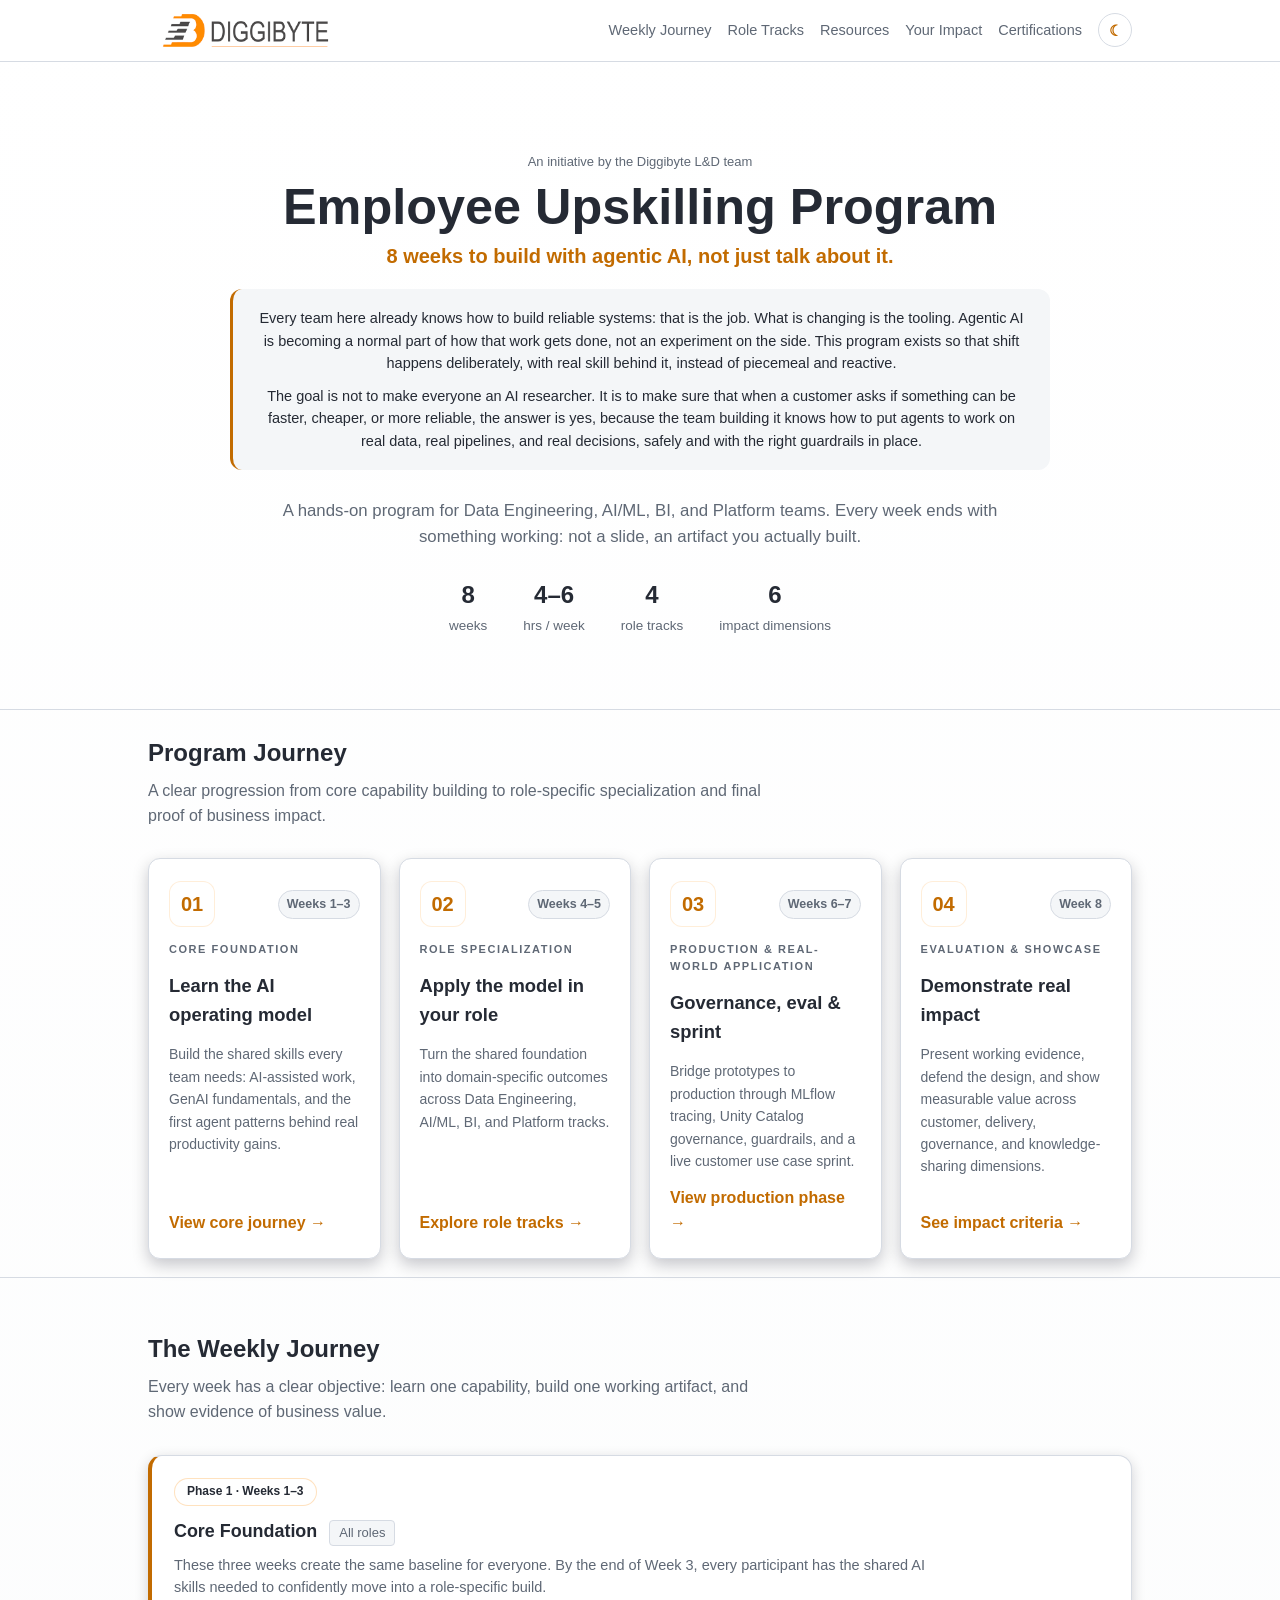
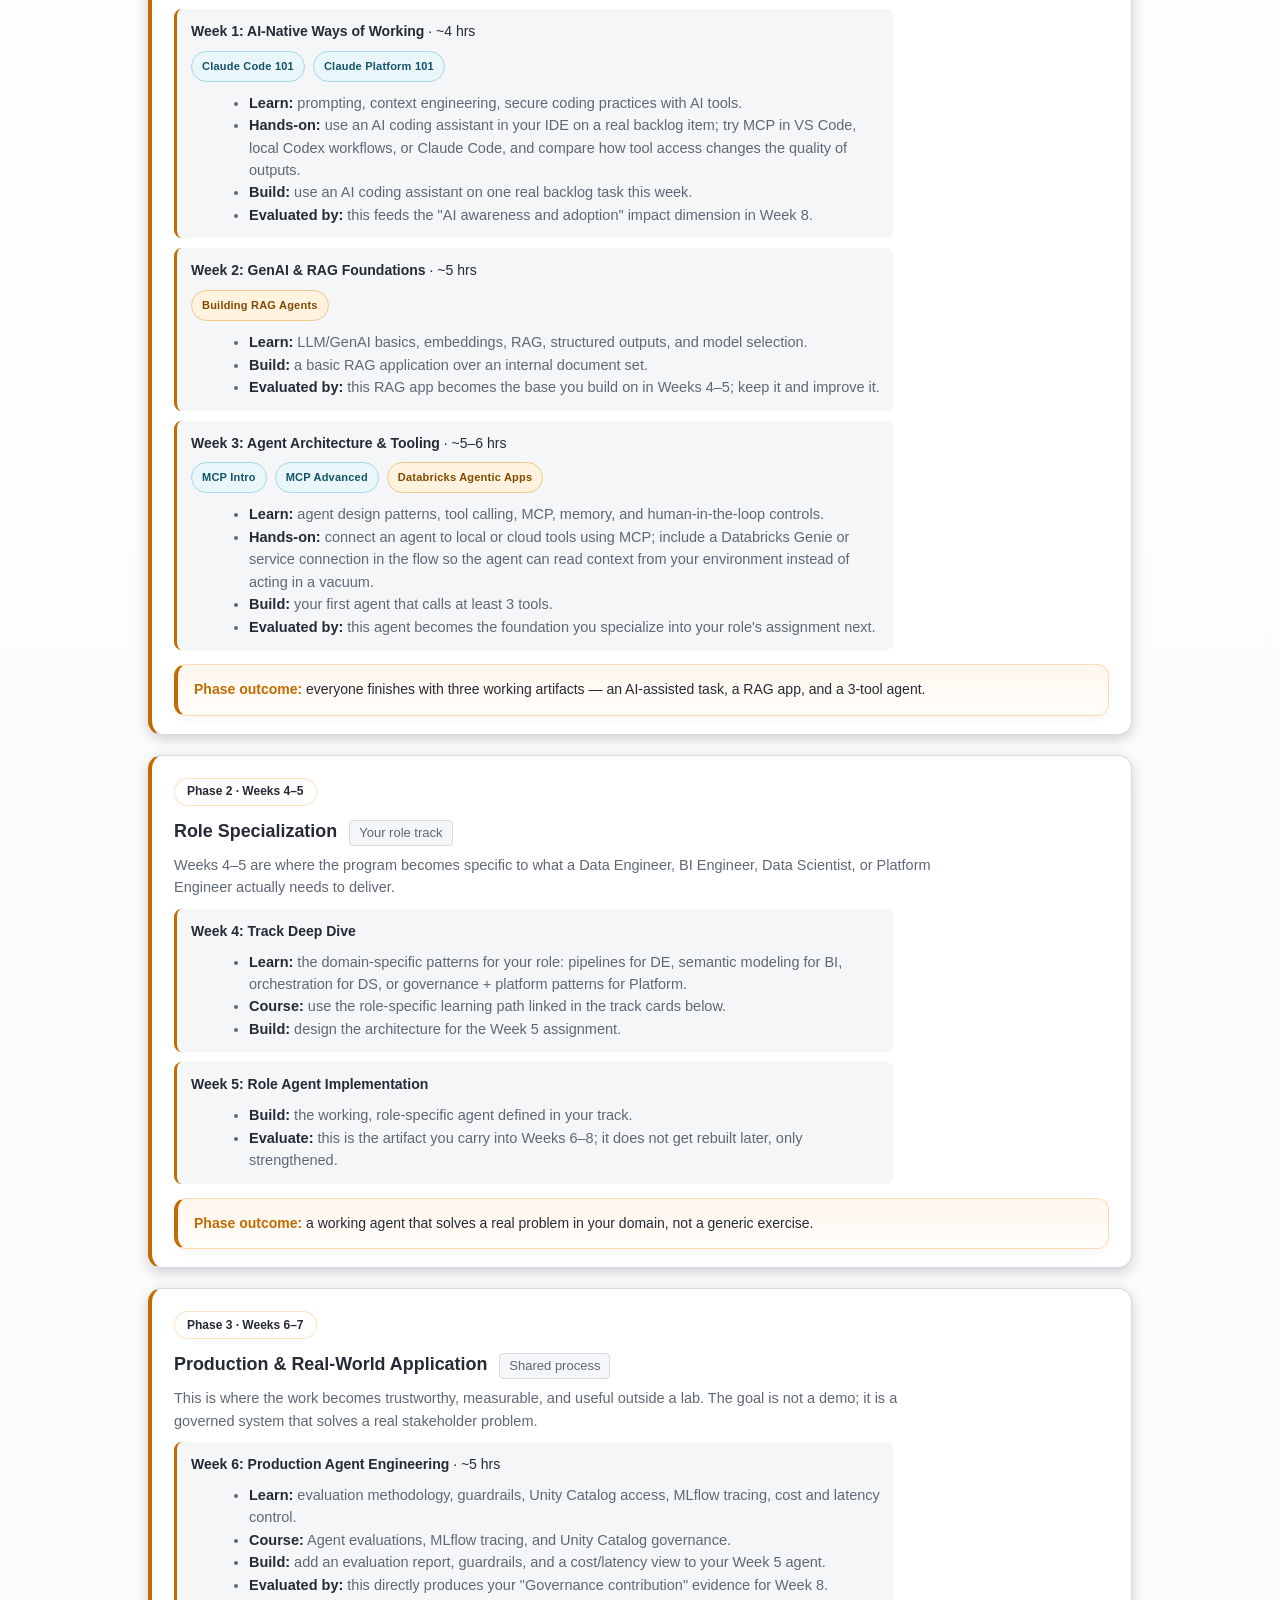
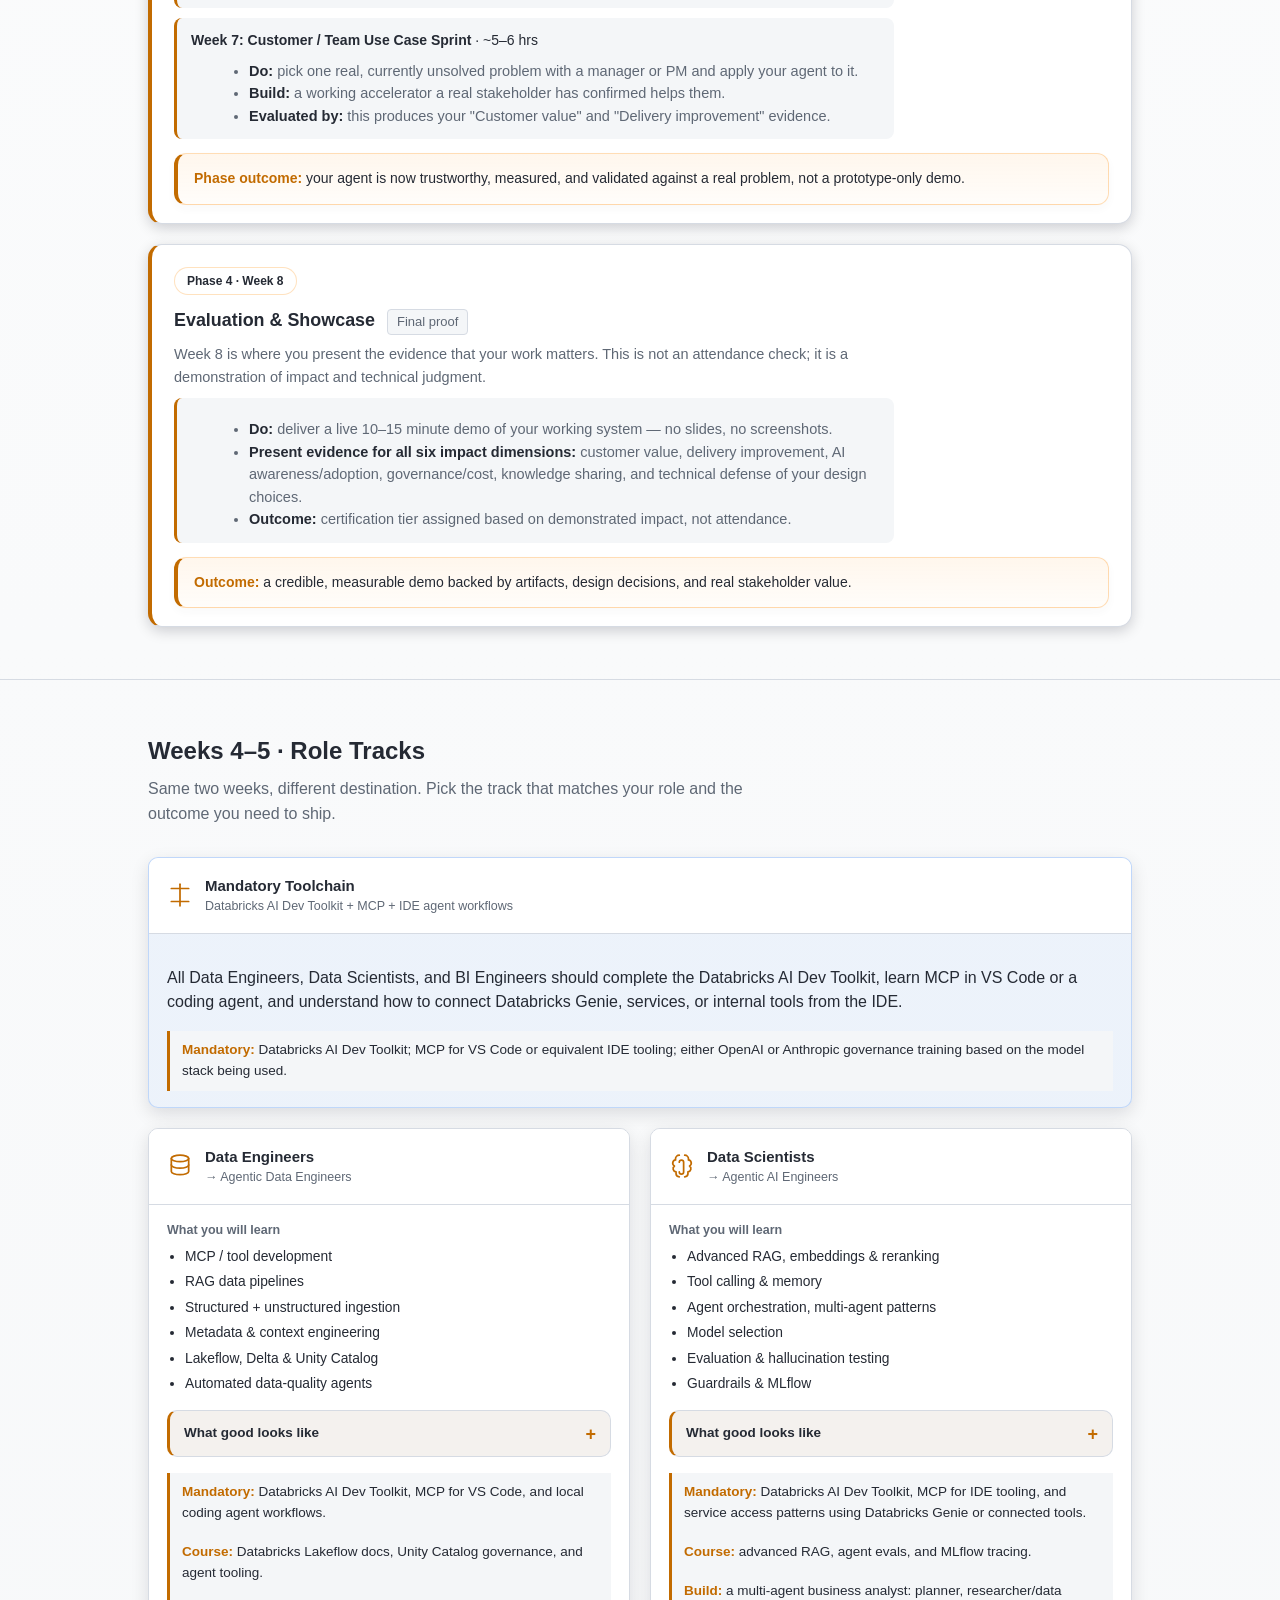
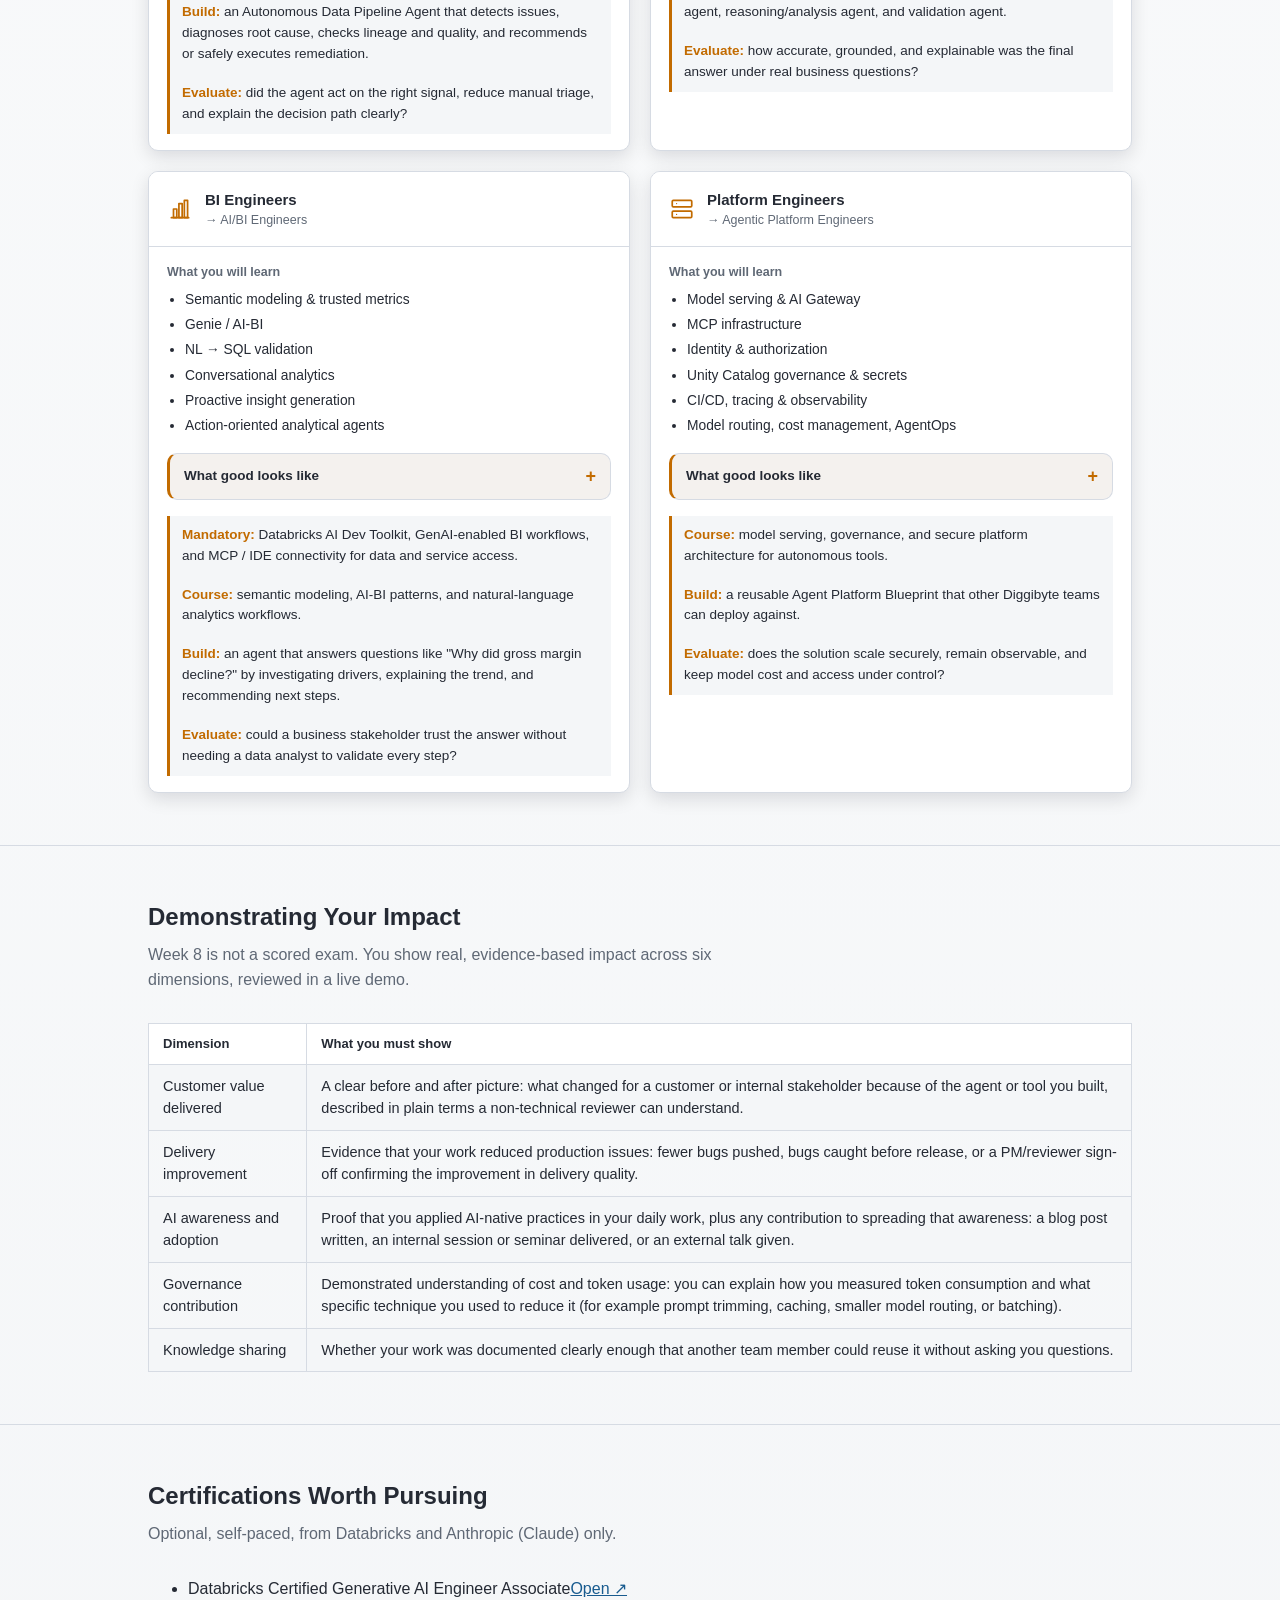
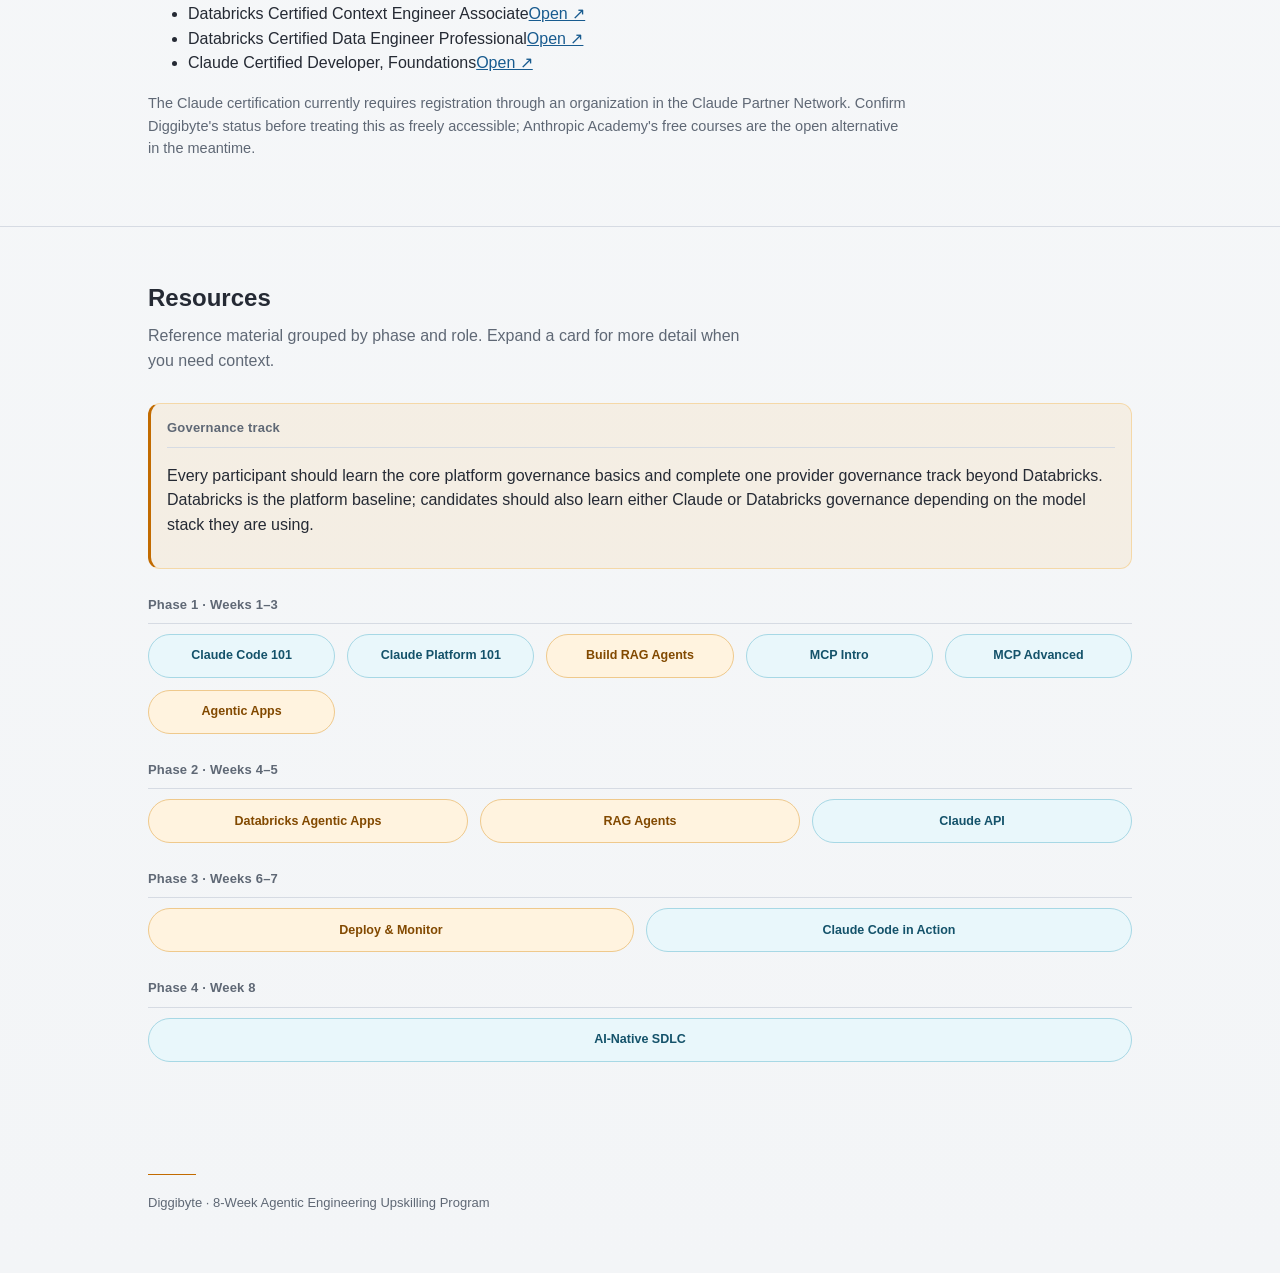
==== commit 0d71ae2b: "Use dark logo for dark theme" ====
--- a/index.html
+++ b/index.html
@@ -517,6 +517,7 @@
 
 <script>
   const themeToggle = document.querySelector('.theme-toggle');
+  const brandLogo = document.querySelector('.brand-logo');
   let savedTheme = null;
 
   try {
@@ -531,6 +532,7 @@
 
   function updateThemeToggle() {
     const isLight = document.body.classList.contains('light-theme');
+    brandLogo.src = isLight ? 'assets/logo.png' : 'assets/logo_dark.png';
     themeToggle.setAttribute('aria-pressed', String(isLight));
     themeToggle.setAttribute('aria-label', isLight ? 'Switch to dark theme' : 'Switch to light theme');
     themeToggle.querySelector('.theme-icon').textContent = isLight ? '☾' : '☀';
--- a/css/styles.css
+++ b/css/styles.css
@@ -79,22 +79,34 @@
     display: flex;
     align-items: center;
     justify-content: space-between;
-    flex-wrap: wrap;
-    gap: 10px;
+    gap: 16px;
   }
 
   .brand {
-    display: flex;
-    align-items: center;
-    gap: 10px;
-    font-weight: 700;
-    letter-spacing: 0.2px;
+    flex: 0 0 auto;
   }
 
   .brand-logo {
     display: block;
-    width: 148px;
+    width: 190px;
     height: auto;
+  }
+
+  .navlinks {
+    display: flex;
+    align-items: center;
+    justify-content: flex-end;
+    gap: 16px;
+    flex: 1 1 auto;
+    min-width: 0;
+  }
+
+  .brand {
+    display: flex;
+    align-items: center;
+    gap: 10px;
+    font-weight: 700;
+    letter-spacing: 0.2px;
   }
 
   .brand {
@@ -178,12 +190,6 @@
     margin-bottom: 0;
   }
 
-  .navlinks {
-    display: flex;
-    gap: 22px;
-    flex-wrap: wrap;
-  }
-
   .navlinks a {
     color: var(--grey);
     text-decoration: none;
@@ -192,6 +198,29 @@
 
   .navlinks a:hover {
     color: var(--orange);
+  }
+
+  @media (max-width: 760px) {
+    .nav-inner {
+      align-items: flex-start;
+      flex-wrap: wrap;
+      padding: 8px 18px;
+    }
+
+    .navlinks {
+      width: 100%;
+      flex-basis: 100%;
+      justify-content: flex-start;
+      gap: 10px 16px;
+    }
+
+    .navlinks a {
+      font-size: 13px;
+    }
+
+    .brand-logo {
+      width: 150px;
+    }
   }
 
   /* ---------- HERO ---------- */
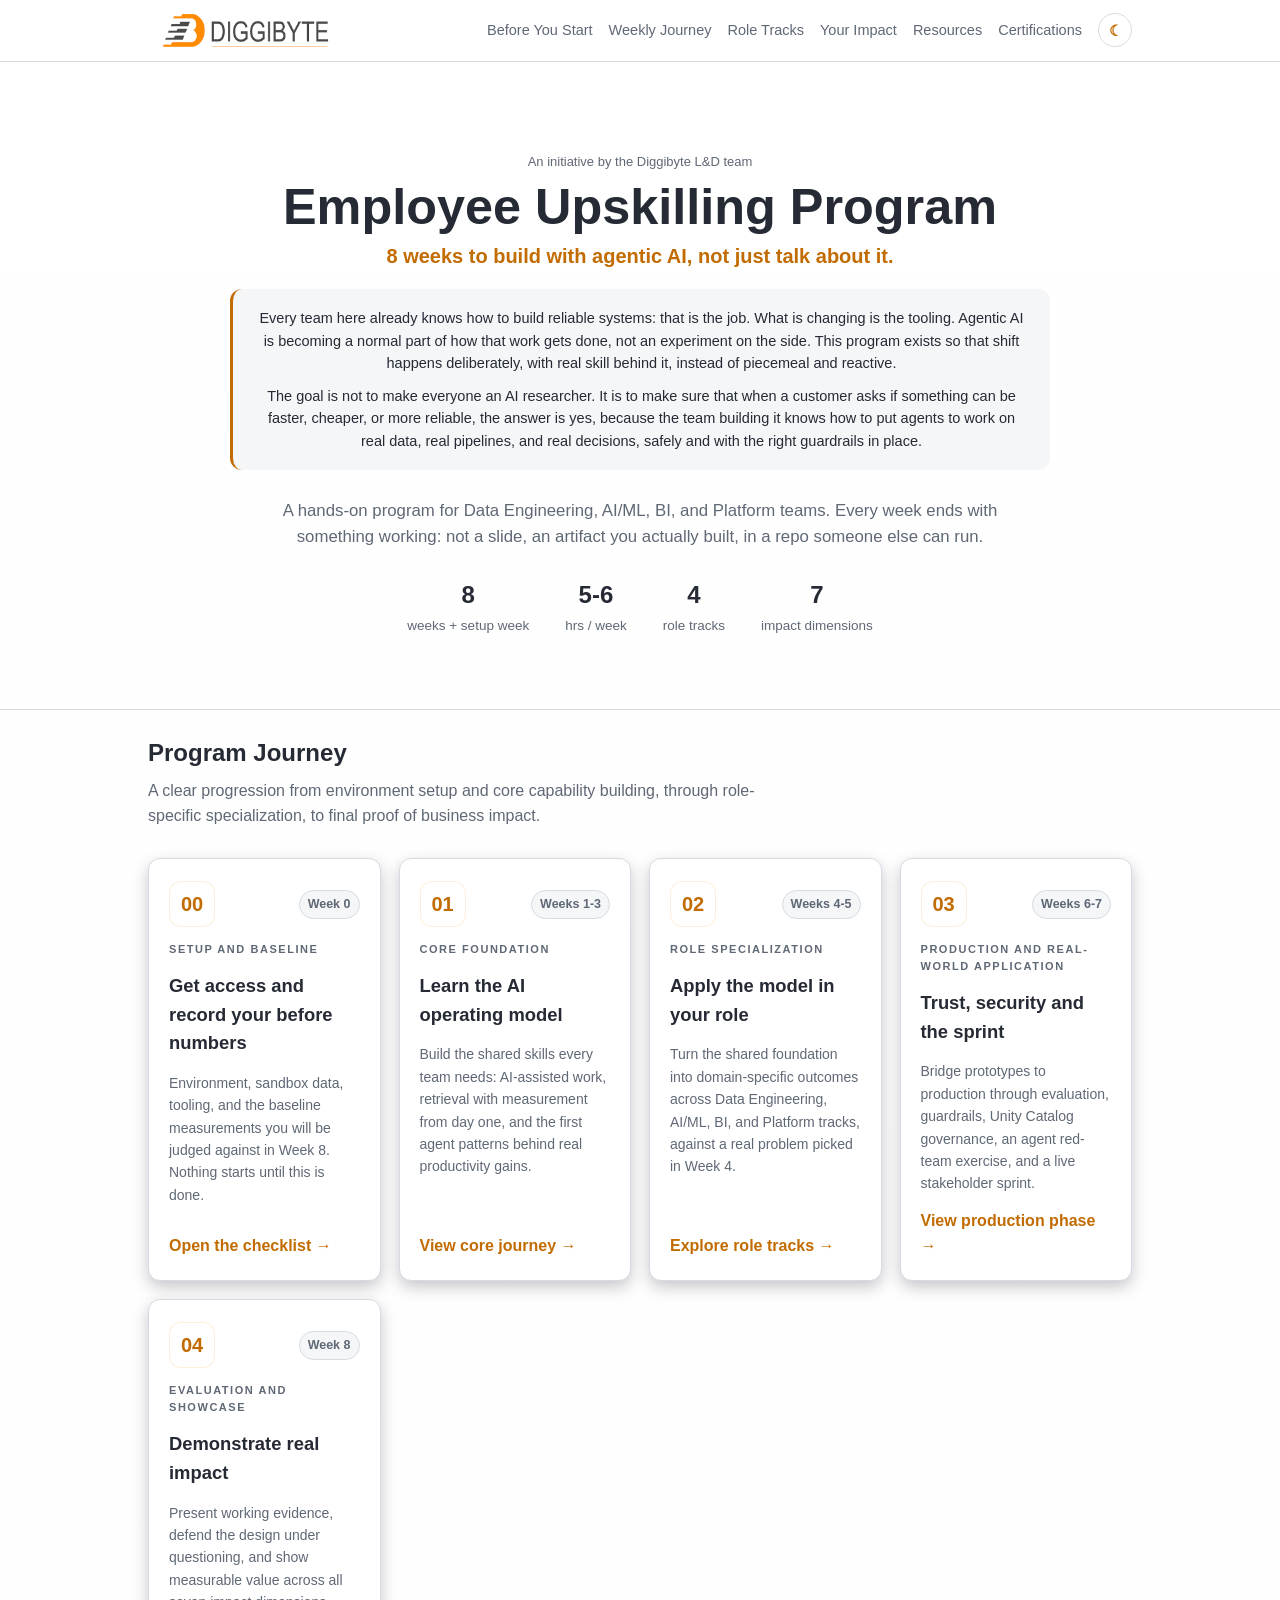
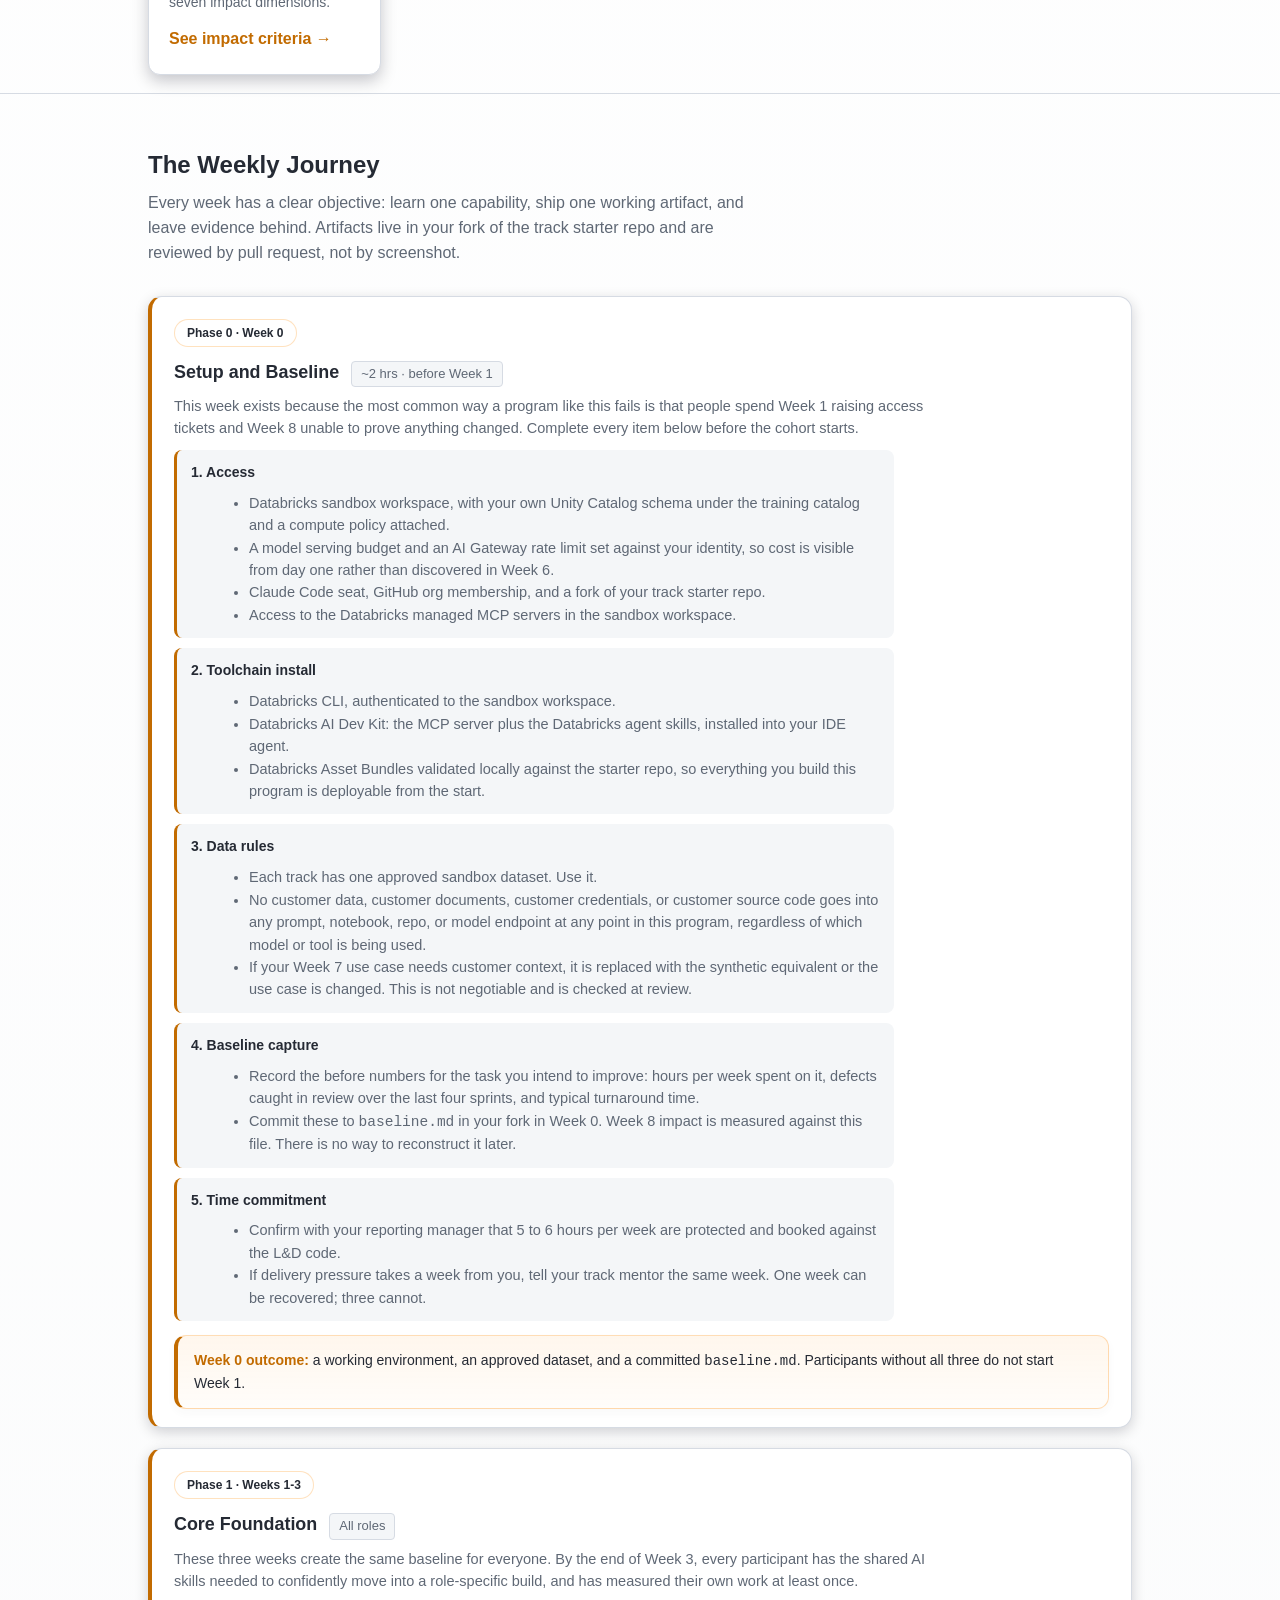
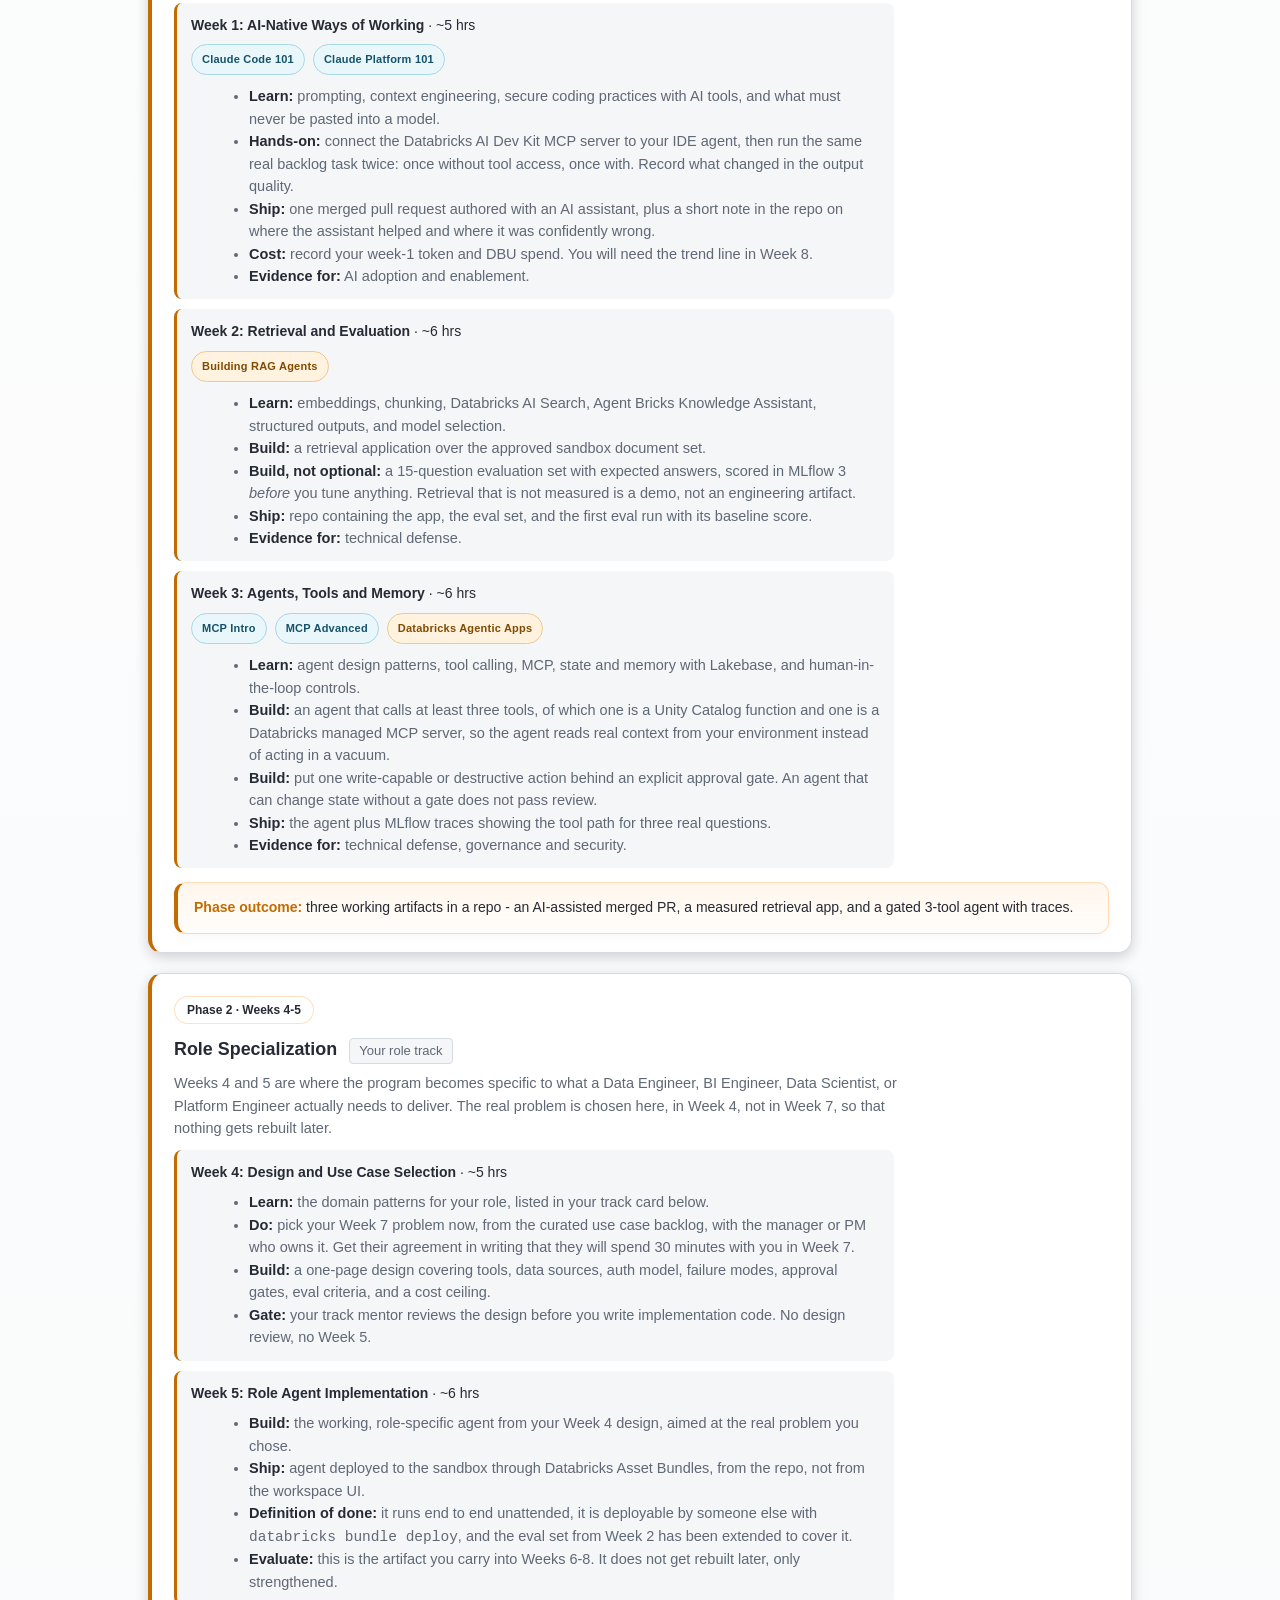
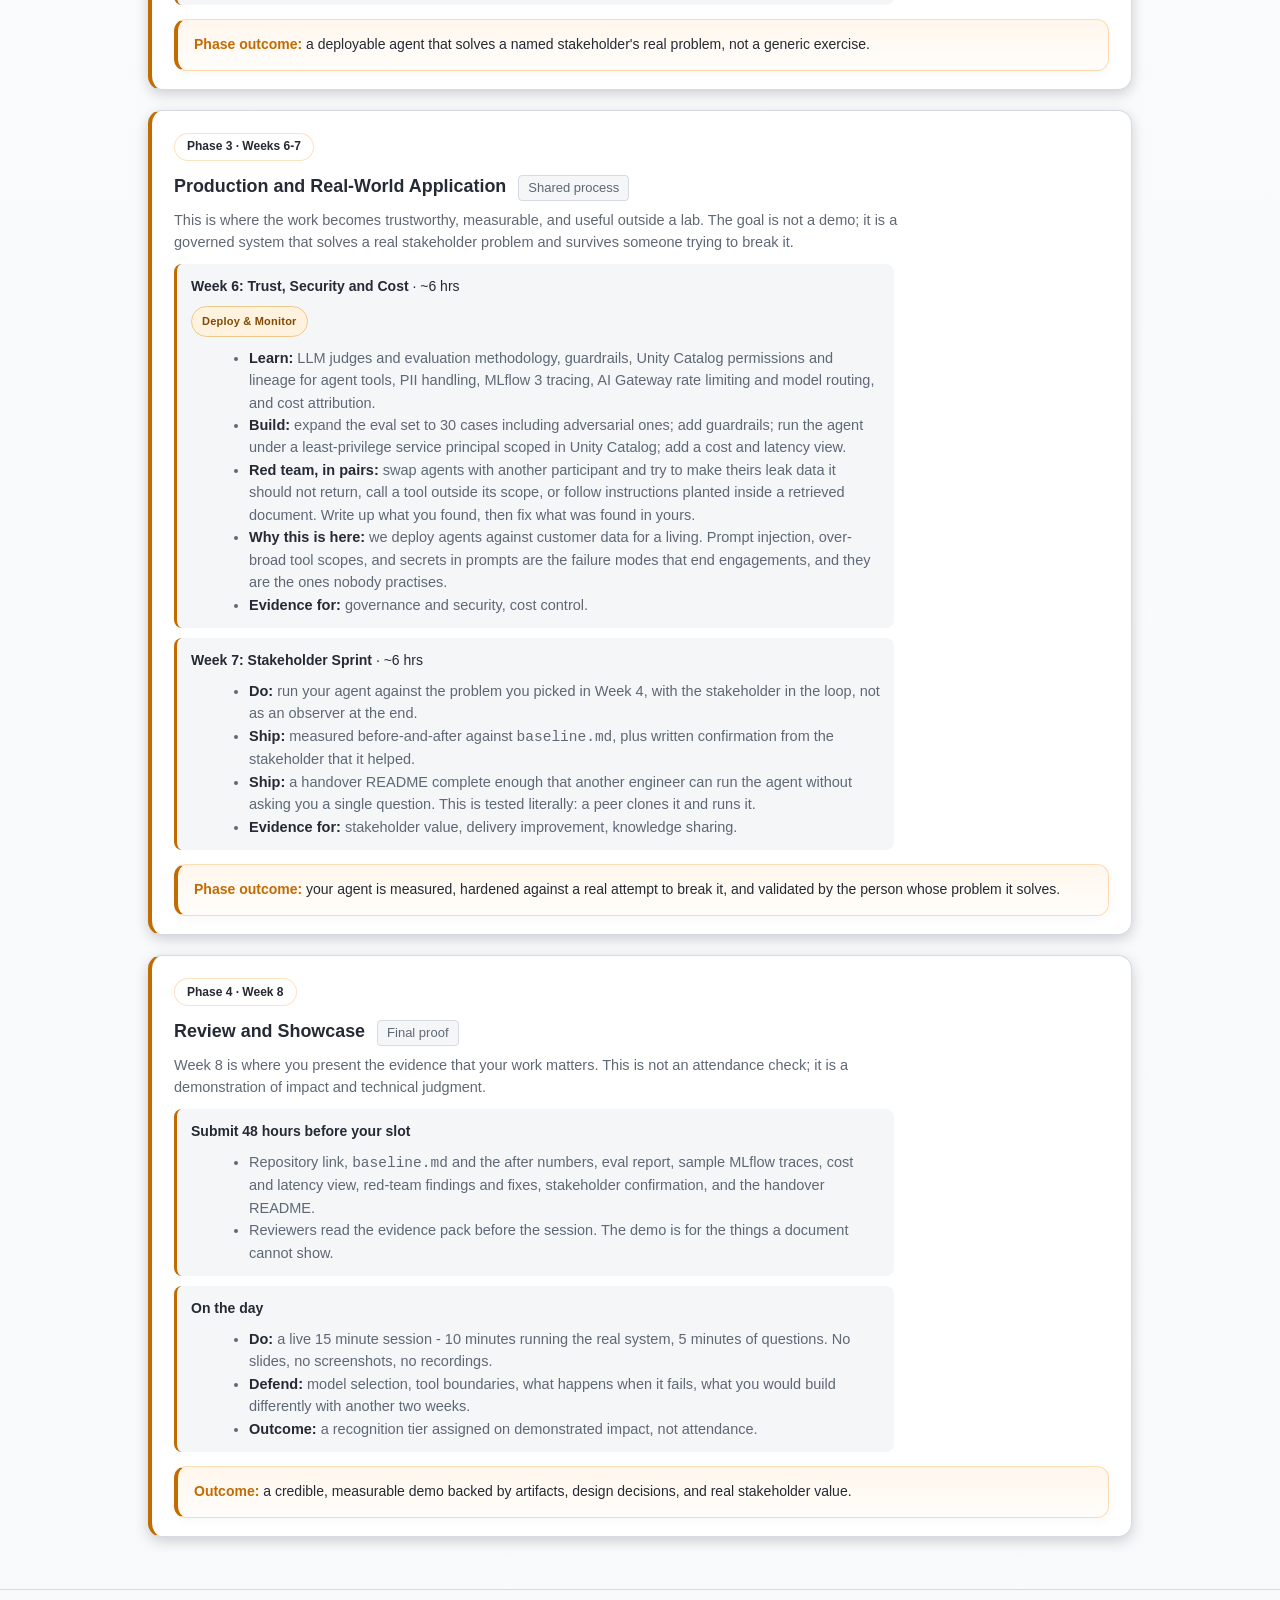
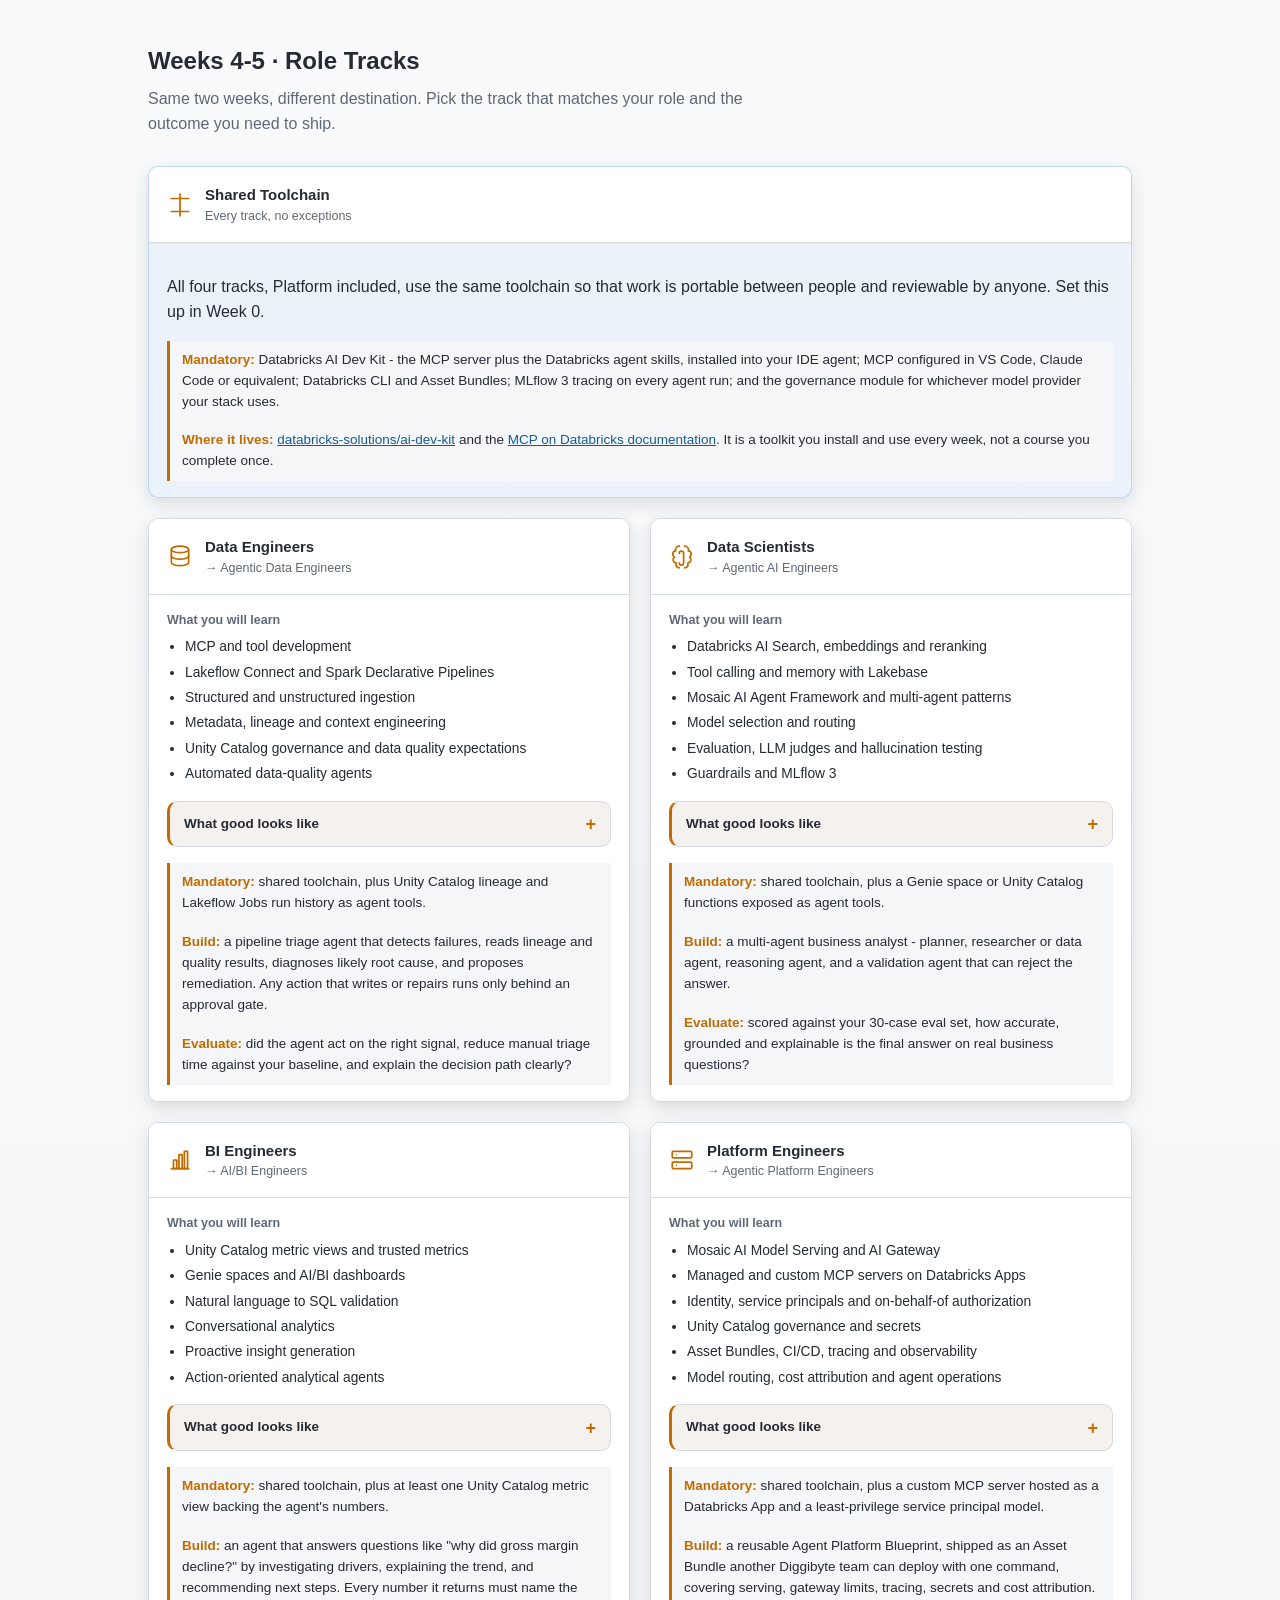
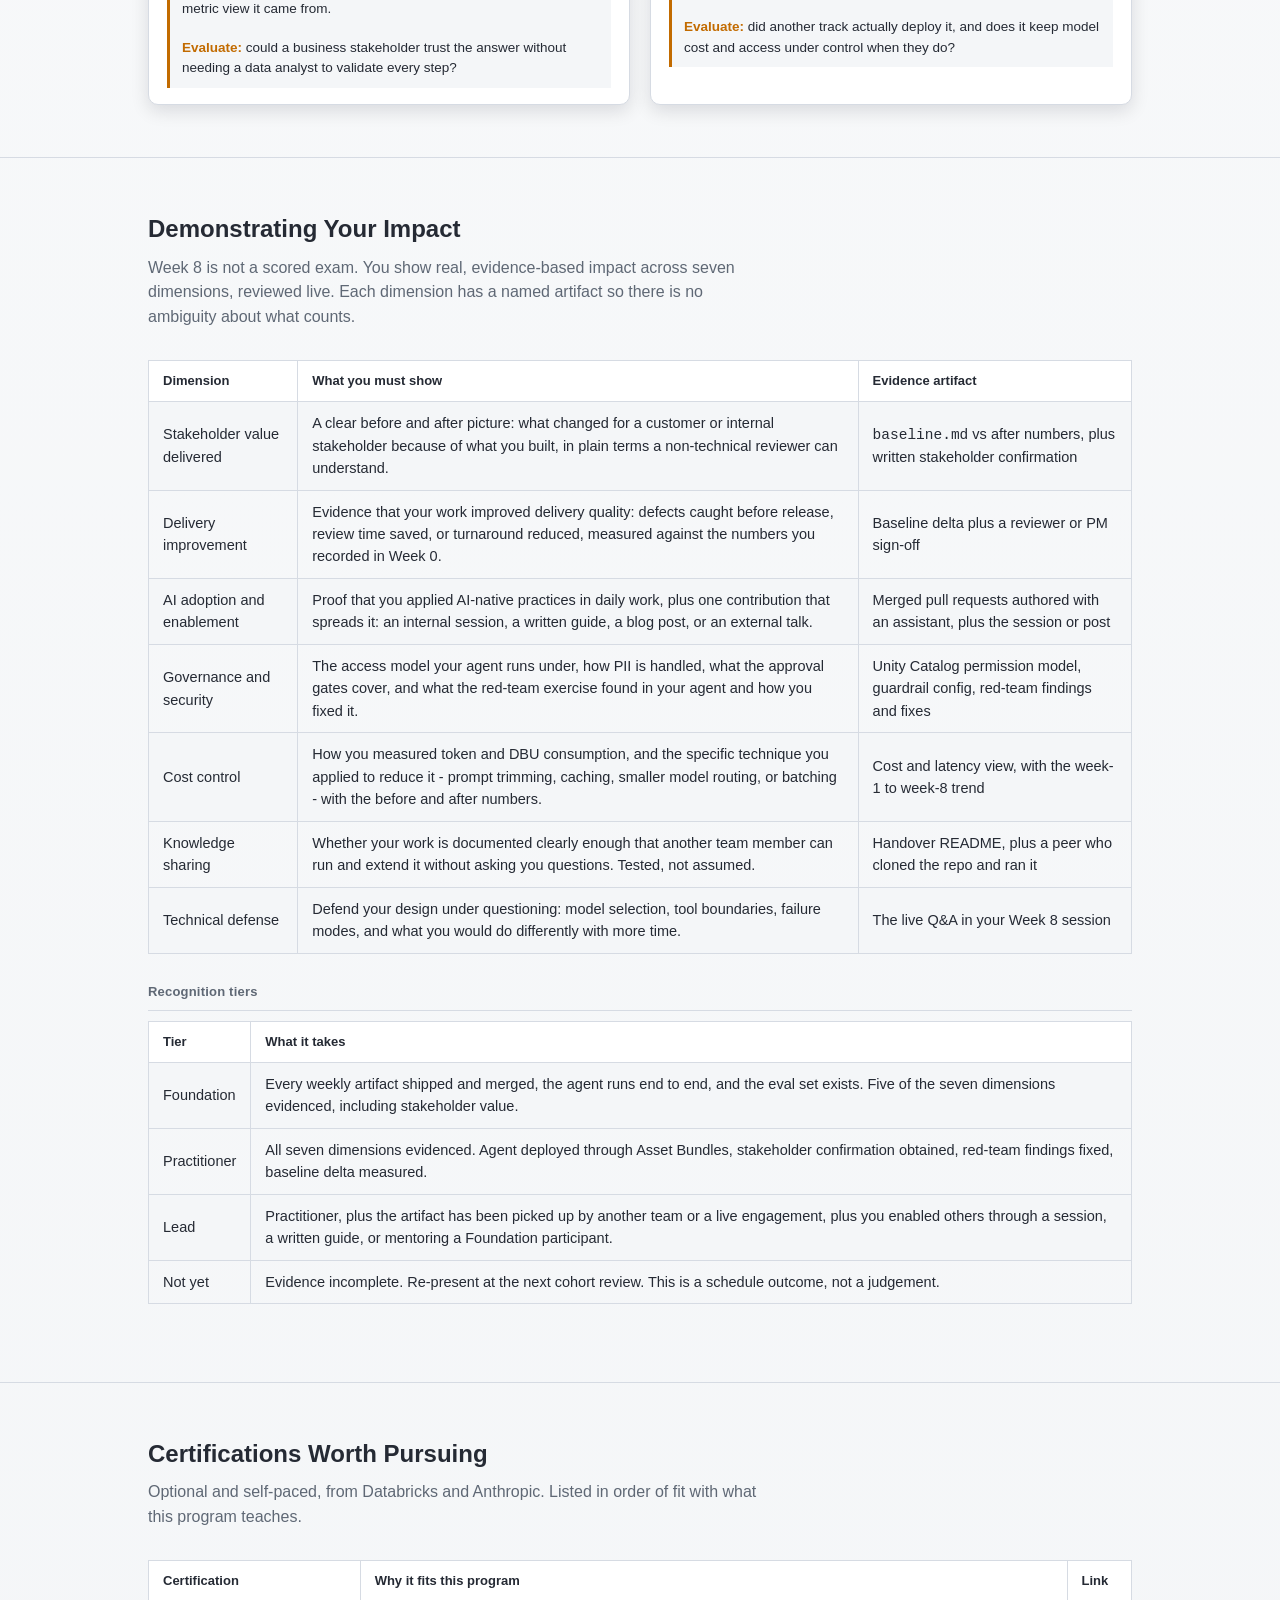
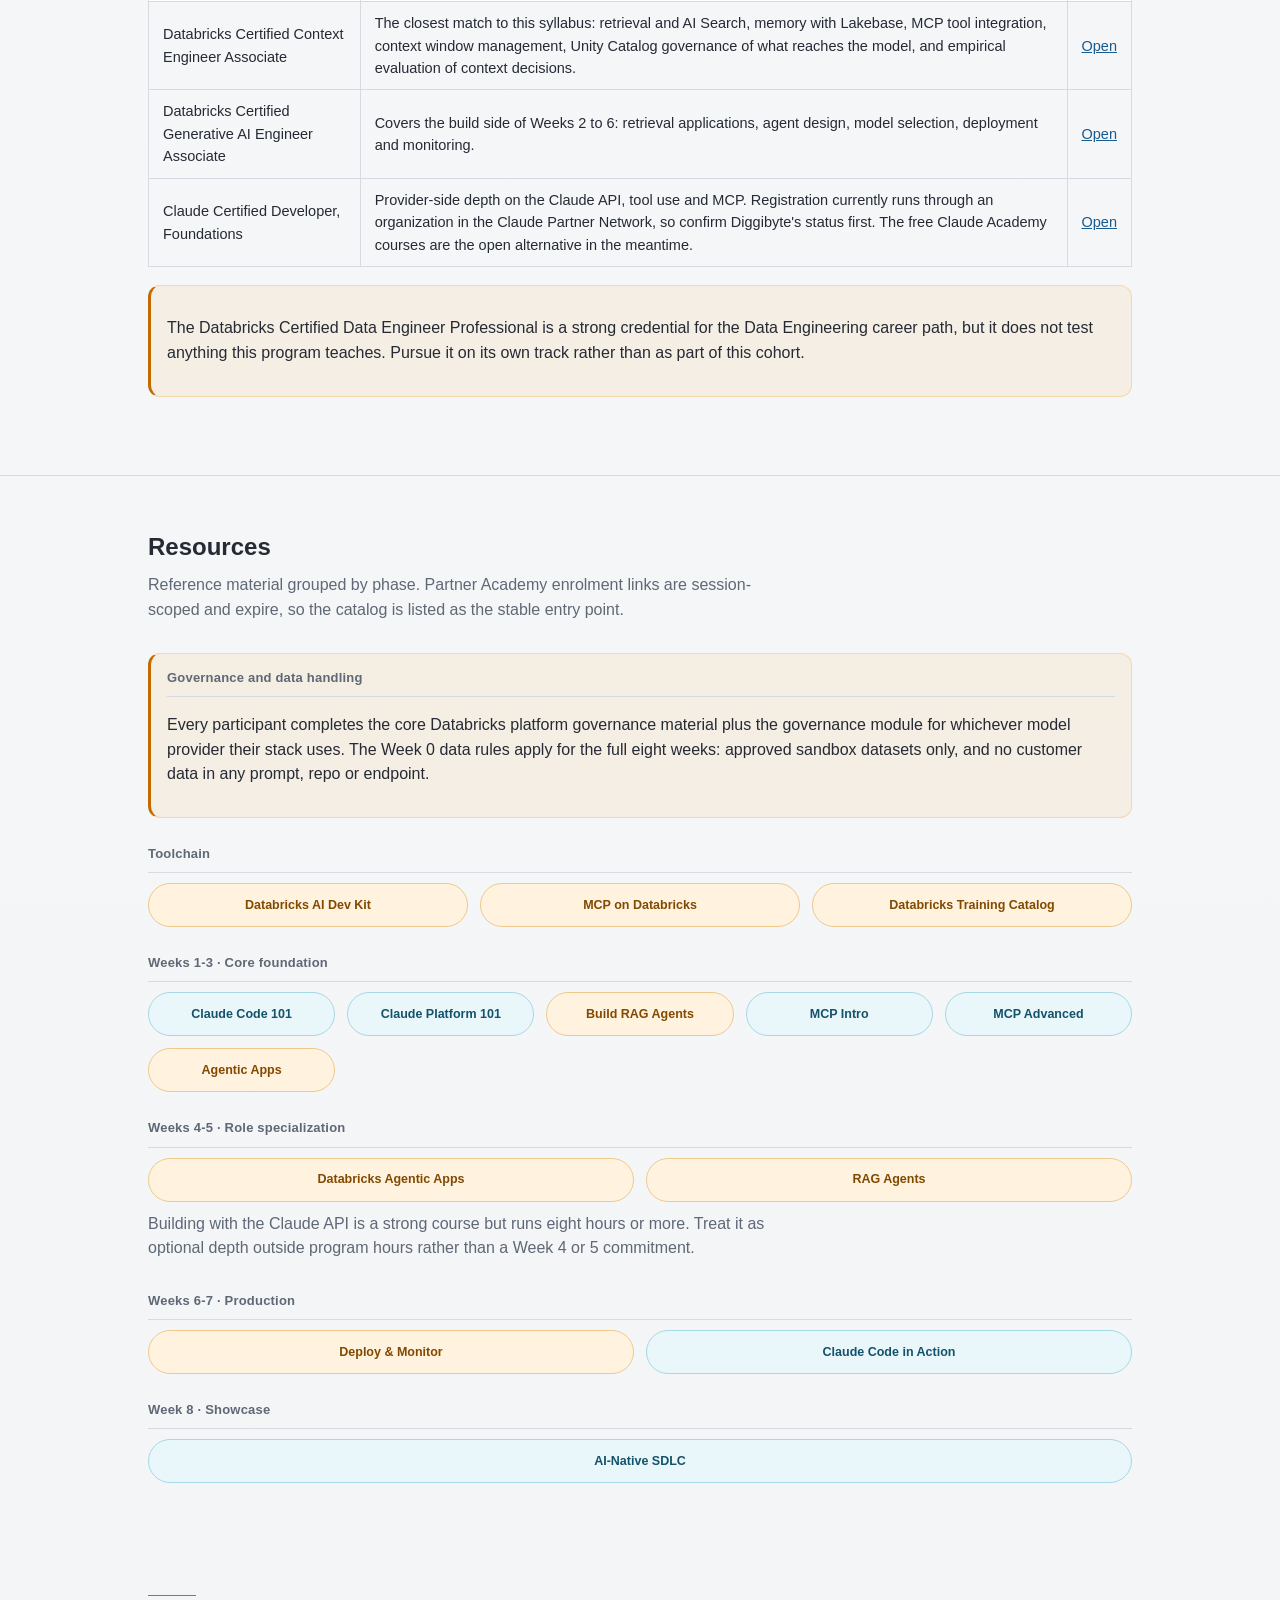
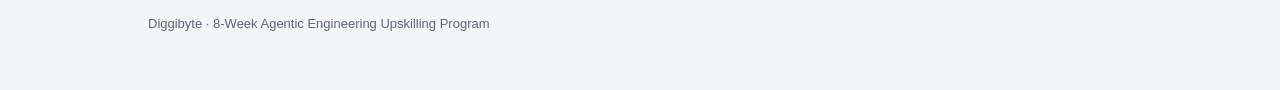
==== commit a66a04b5: "Program v2: add Week 0 setup, move evaluation to Week 2, add agent security, define recognition tier" ====
--- a/index.html
+++ b/index.html
@@ -1,554 +1,689 @@
 <!DOCTYPE html>
 <html lang="en">
 <head>
-<meta charset="UTF-8">
-<meta name="viewport" content="width=device-width, initial-scale=1.0">
-<meta name="description" content="Diggibyte 8-week agentic engineering upskilling program landing page.">
-<title>Diggibyte: 8-Week Agentic Engineering Journey</title>
-<link rel="stylesheet" href="css/styles.css">
+  <meta charset="UTF-8">
+  <meta name="viewport" content="width=device-width, initial-scale=1.0">
+  <meta name="description" content="Diggibyte 8-week agentic engineering upskilling program landing page.">
+  <title>Diggibyte: 8-Week Agentic Engineering Journey</title>
+  <link rel="stylesheet" href="css/styles.css">
 </head>
 <body class="light-theme">
-
-<nav>
-  <div class="nav-inner">
-    <div class="brand">
-      <img class="brand-logo" src="assets/logo.png" alt="Diggibyte">
-    </div>
-    <div class="navlinks">
-      <a href="#journey">Weekly Journey</a>
-      <a href="#tracks">Role Tracks</a>
-      <a href="#resources">Resources</a>
-      <a href="#impact">Your Impact</a>
-      <a href="#certification">Certifications</a>
-      <button class="theme-toggle" type="button" aria-pressed="true" aria-label="Switch to dark theme" title="Switch theme">
-        <span class="theme-icon" aria-hidden="true">☾</span>
-      </button>
-    </div>
-  </div>
-</nav>
-
-<header class="hero">
-  <div class="wrap">
-    <p class="initiative">An initiative by the Diggibyte L&amp;D team</p>
-    <h1 class="program-name">Employee Upskilling Program</h1>
-    <p class="tagline">8 weeks to build with agentic AI, not just talk about it.</p>
-    <div class="why-block">
-      <p>Every team here already knows how to build reliable systems: that is the job. What is changing is the tooling. Agentic AI is becoming a normal part of how that work gets done, not an experiment on the side. This program exists so that shift happens deliberately, with real skill behind it, instead of piecemeal and reactive.</p>
-      <p>The goal is not to make everyone an AI researcher. It is to make sure that when a customer asks if something can be faster, cheaper, or more reliable, the answer is yes, because the team building it knows how to put agents to work on real data, real pipelines, and real decisions, safely and with the right guardrails in place.</p>
-    </div>
-    <p class="lede">A hands-on program for Data Engineering, AI/ML, BI, and Platform teams. Every week ends with something working: not a slide, an artifact you actually built.</p>
-    <div class="stat-row">
-      <div class="stat"><b>8</b><span>weeks</span></div>
-      <div class="stat"><b>4–6</b><span>hrs / week</span></div>
-      <div class="stat"><b>4</b><span>role tracks</span></div>
-      <div class="stat"><b>6</b><span>impact dimensions</span></div>
-    </div>
-  </div>
-</header>
-
-<section class="journey-map">
-  <div class="wrap">
-    <h2>Program Journey</h2>
-    <p class="section-lede">A clear progression from core capability building to role-specific specialization and final proof of business impact.</p>
-
-    <div class="phase-grid">
-      <div class="phase-card">
-        <div class="phase-header">
-          <div class="phase-icon">01</div>
-          <div class="phase-weeks">Weeks 1–3</div>
-        </div>
-        <div class="phase-label">Core foundation</div>
-        <h3 class="phase-title">Learn the AI operating model</h3>
-        <p>Build the shared skills every team needs: AI-assisted work, GenAI fundamentals, and the first agent patterns behind real productivity gains.</p>
-        <a href="#journey">View core journey →</a>
-      </div>
-
-      <div class="phase-card">
-        <div class="phase-header">
-          <div class="phase-icon">02</div>
-          <div class="phase-weeks">Weeks 4–5</div>
-        </div>
-        <div class="phase-label">Role specialization</div>
-        <h3 class="phase-title">Apply the model in your role</h3>
-        <p>Turn the shared foundation into domain-specific outcomes across Data Engineering, AI/ML, BI, and Platform tracks.</p>
-        <a href="#tracks">Explore role tracks →</a>
-      </div>
-
-      <div class="phase-card">
-        <div class="phase-header">
-          <div class="phase-icon">03</div>
-          <div class="phase-weeks">Weeks 6–7</div>
-        </div>
-        <div class="phase-label">Production &amp; Real-World Application</div>
-        <h3 class="phase-title">Governance, eval &amp; sprint</h3>
-        <p>Bridge prototypes to production through MLflow tracing, Unity Catalog governance, guardrails, and a live customer use case sprint.</p>
-        <a href="#journey">View production phase →</a>
-      </div>
-
-      <div class="phase-card">
-        <div class="phase-header">
-          <div class="phase-icon">04</div>
-          <div class="phase-weeks">Week 8</div>
-        </div>
-        <div class="phase-label">Evaluation &amp; showcase</div>
-        <h3 class="phase-title">Demonstrate real impact</h3>
-        <p>Present working evidence, defend the design, and show measurable value across customer, delivery, governance, and knowledge-sharing dimensions.</p>
-        <a href="#impact">See impact criteria →</a>
-      </div>
-    </div>
-  </div>
-</section>
-
-<section id="journey">
-  <div class="wrap">
-    <h2>The Weekly Journey</h2>
-    <p class="section-lede">Every week has a clear objective: learn one capability, build one working artifact, and show evidence of business value.</p>
-
-    <div class="journey">
-      <div class="wk-section" data-week="1-3">
-        <div class="wk-step-badge">Phase 1 · Weeks 1–3</div>
-        <div class="wk-head"><span class="wk-title">Core Foundation</span><span class="wk-hours">All roles</span></div>
-        <div class="wk-body">
-          <p>These three weeks create the same baseline for everyone. By the end of Week 3, every participant has the shared AI skills needed to confidently move into a role-specific build.</p>
-
-          <div class="wk-section-block">
-            <p><strong>Week 1: AI-Native Ways of Working</strong> · ~4 hrs</p>
-            <div class="course-tags">
-              <a class="course-tag claude" href="https://academy.claude.com/courses/claude-code-101" target="_blank" rel="noopener">Claude Code 101</a>
-              <a class="course-tag claude" href="https://academy.claude.com/courses/claude-platform-101" target="_blank" rel="noopener">Claude Platform 101</a>
-            </div>
+  <nav>
+    <div class="nav-inner">
+      <div class="brand">
+        <img class="brand-logo" src="assets/logo.png" alt="Diggibyte">
+      </div>
+      <div class="navlinks">
+        <a href="#setup">Before You Start</a>
+        <a href="#journey">Weekly Journey</a>
+        <a href="#tracks">Role Tracks</a>
+        <a href="#impact">Your Impact</a>
+        <a href="#resources">Resources</a>
+        <a href="#certification">Certifications</a>
+        <button class="theme-toggle" type="button" aria-pressed="true" aria-label="Switch to dark theme" title="Switch theme">
+          <span class="theme-icon" aria-hidden="true">&#9790;</span>
+        </button>
+      </div>
+    </div>
+  </nav>
+
+  <header class="hero">
+    <div class="wrap">
+      <p class="initiative">An initiative by the Diggibyte L&amp;D team</p>
+      <h1 class="program-name">Employee Upskilling Program</h1>
+      <p class="tagline">8 weeks to build with agentic AI, not just talk about it.</p>
+      <div class="why-block">
+        <p>Every team here already knows how to build reliable systems: that is the job. What is changing is the tooling. Agentic AI is becoming a normal part of how that work gets done, not an experiment on the side. This program exists so that shift happens deliberately, with real skill behind it, instead of piecemeal and reactive.</p>
+        <p>The goal is not to make everyone an AI researcher. It is to make sure that when a customer asks if something can be faster, cheaper, or more reliable, the answer is yes, because the team building it knows how to put agents to work on real data, real pipelines, and real decisions, safely and with the right guardrails in place.</p>
+      </div>
+      <p class="lede">A hands-on program for Data Engineering, AI/ML, BI, and Platform teams. Every week ends with something working: not a slide, an artifact you actually built, in a repo someone else can run.</p>
+      <div class="stat-row">
+        <div class="stat"><b>8</b><span>weeks + setup week</span></div>
+        <div class="stat"><b>5-6</b><span>hrs / week</span></div>
+        <div class="stat"><b>4</b><span>role tracks</span></div>
+        <div class="stat"><b>7</b><span>impact dimensions</span></div>
+      </div>
+    </div>
+  </header>
+
+  <section class="journey-map">
+    <div class="wrap">
+      <h2>Program Journey</h2>
+      <p class="section-lede">A clear progression from environment setup and core capability building, through role-specific specialization, to final proof of business impact.</p>
+      <div class="phase-grid">
+        <div class="phase-card">
+          <div class="phase-header">
+            <div class="phase-icon">00</div>
+            <div class="phase-weeks">Week 0</div>
+          </div>
+          <div class="phase-label">Setup and baseline</div>
+          <h3 class="phase-title">Get access and record your before numbers</h3>
+          <p>Environment, sandbox data, tooling, and the baseline measurements you will be judged against in Week 8. Nothing starts until this is done.</p>
+          <a href="#setup">Open the checklist &#8594;</a>
+        </div>
+        <div class="phase-card">
+          <div class="phase-header">
+            <div class="phase-icon">01</div>
+            <div class="phase-weeks">Weeks 1-3</div>
+          </div>
+          <div class="phase-label">Core foundation</div>
+          <h3 class="phase-title">Learn the AI operating model</h3>
+          <p>Build the shared skills every team needs: AI-assisted work, retrieval with measurement from day one, and the first agent patterns behind real productivity gains.</p>
+          <a href="#journey">View core journey &#8594;</a>
+        </div>
+        <div class="phase-card">
+          <div class="phase-header">
+            <div class="phase-icon">02</div>
+            <div class="phase-weeks">Weeks 4-5</div>
+          </div>
+          <div class="phase-label">Role specialization</div>
+          <h3 class="phase-title">Apply the model in your role</h3>
+          <p>Turn the shared foundation into domain-specific outcomes across Data Engineering, AI/ML, BI, and Platform tracks, against a real problem picked in Week 4.</p>
+          <a href="#tracks">Explore role tracks &#8594;</a>
+        </div>
+        <div class="phase-card">
+          <div class="phase-header">
+            <div class="phase-icon">03</div>
+            <div class="phase-weeks">Weeks 6-7</div>
+          </div>
+          <div class="phase-label">Production and real-world application</div>
+          <h3 class="phase-title">Trust, security and the sprint</h3>
+          <p>Bridge prototypes to production through evaluation, guardrails, Unity Catalog governance, an agent red-team exercise, and a live stakeholder sprint.</p>
+          <a href="#journey">View production phase &#8594;</a>
+        </div>
+        <div class="phase-card">
+          <div class="phase-header">
+            <div class="phase-icon">04</div>
+            <div class="phase-weeks">Week 8</div>
+          </div>
+          <div class="phase-label">Evaluation and showcase</div>
+          <h3 class="phase-title">Demonstrate real impact</h3>
+          <p>Present working evidence, defend the design under questioning, and show measurable value across all seven impact dimensions.</p>
+          <a href="#impact">See impact criteria &#8594;</a>
+        </div>
+      </div>
+    </div>
+  </section>
+
+  <section id="journey">
+    <div class="wrap">
+      <h2>The Weekly Journey</h2>
+      <p class="section-lede">Every week has a clear objective: learn one capability, ship one working artifact, and leave evidence behind. Artifacts live in your fork of the track starter repo and are reviewed by pull request, not by screenshot.</p>
+
+      <div class="journey">
+
+        <div class="wk-section" id="setup" data-week="0">
+          <div class="wk-step-badge">Phase 0 &#183; Week 0</div>
+          <div class="wk-head"><span class="wk-title">Setup and Baseline</span><span class="wk-hours">~2 hrs &#183; before Week 1</span></div>
+          <div class="wk-body">
+            <p>This week exists because the most common way a program like this fails is that people spend Week 1 raising access tickets and Week 8 unable to prove anything changed. Complete every item below before the cohort starts.</p>
+
+            <div class="wk-section-block">
+              <p><strong>1. Access</strong></p>
+              <ul>
+                <li>Databricks sandbox workspace, with your own Unity Catalog schema under the training catalog and a compute policy attached.</li>
+                <li>A model serving budget and an AI Gateway rate limit set against your identity, so cost is visible from day one rather than discovered in Week 6.</li>
+                <li>Claude Code seat, GitHub org membership, and a fork of your track starter repo.</li>
+                <li>Access to the Databricks managed MCP servers in the sandbox workspace.</li>
+              </ul>
+            </div>
+
+            <div class="wk-section-block">
+              <p><strong>2. Toolchain install</strong></p>
+              <ul>
+                <li>Databricks CLI, authenticated to the sandbox workspace.</li>
+                <li>Databricks AI Dev Kit: the MCP server plus the Databricks agent skills, installed into your IDE agent.</li>
+                <li>Databricks Asset Bundles validated locally against the starter repo, so everything you build this program is deployable from the start.</li>
+              </ul>
+            </div>
+
+            <div class="wk-section-block">
+              <p><strong>3. Data rules</strong></p>
+              <ul>
+                <li>Each track has one approved sandbox dataset. Use it.</li>
+                <li>No customer data, customer documents, customer credentials, or customer source code goes into any prompt, notebook, repo, or model endpoint at any point in this program, regardless of which model or tool is being used.</li>
+                <li>If your Week 7 use case needs customer context, it is replaced with the synthetic equivalent or the use case is changed. This is not negotiable and is checked at review.</li>
+              </ul>
+            </div>
+
+            <div class="wk-section-block">
+              <p><strong>4. Baseline capture</strong></p>
+              <ul>
+                <li>Record the before numbers for the task you intend to improve: hours per week spent on it, defects caught in review over the last four sprints, and typical turnaround time.</li>
+                <li>Commit these to <code>baseline.md</code> in your fork in Week 0. Week 8 impact is measured against this file. There is no way to reconstruct it later.</li>
+              </ul>
+            </div>
+
+            <div class="wk-section-block">
+              <p><strong>5. Time commitment</strong></p>
+              <ul>
+                <li>Confirm with your reporting manager that 5 to 6 hours per week are protected and booked against the L&amp;D code.</li>
+                <li>If delivery pressure takes a week from you, tell your track mentor the same week. One week can be recovered; three cannot.</li>
+              </ul>
+            </div>
+          </div>
+          <div class="outcome"><b>Week 0 outcome:</b> a working environment, an approved dataset, and a committed <code>baseline.md</code>. Participants without all three do not start Week 1.</div>
+        </div>
+
+        <div class="wk-section" data-week="1-3">
+          <div class="wk-step-badge">Phase 1 &#183; Weeks 1-3</div>
+          <div class="wk-head"><span class="wk-title">Core Foundation</span><span class="wk-hours">All roles</span></div>
+          <div class="wk-body">
+            <p>These three weeks create the same baseline for everyone. By the end of Week 3, every participant has the shared AI skills needed to confidently move into a role-specific build, and has measured their own work at least once.</p>
+
+            <div class="wk-section-block">
+              <p><strong>Week 1: AI-Native Ways of Working</strong> &#183; ~5 hrs</p>
+              <div class="course-tags">
+                <a class="course-tag claude" href="https://academy.claude.com/courses/claude-code-101" target="_blank" rel="noopener">Claude Code 101</a>
+                <a class="course-tag claude" href="https://academy.claude.com/courses/claude-platform-101" target="_blank" rel="noopener">Claude Platform 101</a>
+              </div>
+              <ul>
+                <li><strong>Learn:</strong> prompting, context engineering, secure coding practices with AI tools, and what must never be pasted into a model.</li>
+                <li><strong>Hands-on:</strong> connect the Databricks AI Dev Kit MCP server to your IDE agent, then run the same real backlog task twice: once without tool access, once with. Record what changed in the output quality.</li>
+                <li><strong>Ship:</strong> one merged pull request authored with an AI assistant, plus a short note in the repo on where the assistant helped and where it was confidently wrong.</li>
+                <li><strong>Cost:</strong> record your week-1 token and DBU spend. You will need the trend line in Week 8.</li>
+                <li><strong>Evidence for:</strong> AI adoption and enablement.</li>
+              </ul>
+            </div>
+
+            <div class="wk-section-block">
+              <p><strong>Week 2: Retrieval and Evaluation</strong> &#183; ~6 hrs</p>
+              <div class="course-tags">
+                <a class="course-tag databricks" href="https://partner-academy.databricks.com/learn/courses/5786/building-rag-agents-with-agent-bricks" target="_blank" rel="noopener">Building RAG Agents</a>
+              </div>
+              <ul>
+                <li><strong>Learn:</strong> embeddings, chunking, Databricks AI Search, Agent Bricks Knowledge Assistant, structured outputs, and model selection.</li>
+                <li><strong>Build:</strong> a retrieval application over the approved sandbox document set.</li>
+                <li><strong>Build, not optional:</strong> a 15-question evaluation set with expected answers, scored in MLflow 3 <em>before</em> you tune anything. Retrieval that is not measured is a demo, not an engineering artifact.</li>
+                <li><strong>Ship:</strong> repo containing the app, the eval set, and the first eval run with its baseline score.</li>
+                <li><strong>Evidence for:</strong> technical defense.</li>
+              </ul>
+            </div>
+
+            <div class="wk-section-block">
+              <p><strong>Week 3: Agents, Tools and Memory</strong> &#183; ~6 hrs</p>
+              <div class="course-tags">
+                <a class="course-tag claude" href="https://academy.claude.com/courses/introduction-to-model-context-protocol" target="_blank" rel="noopener">MCP Intro</a>
+                <a class="course-tag claude" href="https://academy.claude.com/courses/model-context-protocol-advanced-topics" target="_blank" rel="noopener">MCP Advanced</a>
+                <a class="course-tag databricks" href="https://partner-academy.databricks.com/learn/courses/5785/building-agentic-applications-on-databricks" target="_blank" rel="noopener">Databricks Agentic Apps</a>
+              </div>
+              <ul>
+                <li><strong>Learn:</strong> agent design patterns, tool calling, MCP, state and memory with Lakebase, and human-in-the-loop controls.</li>
+                <li><strong>Build:</strong> an agent that calls at least three tools, of which one is a Unity Catalog function and one is a Databricks managed MCP server, so the agent reads real context from your environment instead of acting in a vacuum.</li>
+                <li><strong>Build:</strong> put one write-capable or destructive action behind an explicit approval gate. An agent that can change state without a gate does not pass review.</li>
+                <li><strong>Ship:</strong> the agent plus MLflow traces showing the tool path for three real questions.</li>
+                <li><strong>Evidence for:</strong> technical defense, governance and security.</li>
+              </ul>
+            </div>
+          </div>
+          <div class="outcome"><b>Phase outcome:</b> three working artifacts in a repo - an AI-assisted merged PR, a measured retrieval app, and a gated 3-tool agent with traces.</div>
+        </div>
+
+        <div class="wk-section" data-week="4-5">
+          <div class="wk-step-badge">Phase 2 &#183; Weeks 4-5</div>
+          <div class="wk-head"><span class="wk-title">Role Specialization</span><span class="wk-hours">Your role track</span></div>
+          <div class="wk-body">
+            <p>Weeks 4 and 5 are where the program becomes specific to what a Data Engineer, BI Engineer, Data Scientist, or Platform Engineer actually needs to deliver. The real problem is chosen here, in Week 4, not in Week 7, so that nothing gets rebuilt later.</p>
+
+            <div class="wk-section-block">
+              <p><strong>Week 4: Design and Use Case Selection</strong> &#183; ~5 hrs</p>
+              <ul>
+                <li><strong>Learn:</strong> the domain patterns for your role, listed in your track card below.</li>
+                <li><strong>Do:</strong> pick your Week 7 problem now, from the curated use case backlog, with the manager or PM who owns it. Get their agreement in writing that they will spend 30 minutes with you in Week 7.</li>
+                <li><strong>Build:</strong> a one-page design covering tools, data sources, auth model, failure modes, approval gates, eval criteria, and a cost ceiling.</li>
+                <li><strong>Gate:</strong> your track mentor reviews the design before you write implementation code. No design review, no Week 5.</li>
+              </ul>
+            </div>
+
+            <div class="wk-section-block">
+              <p><strong>Week 5: Role Agent Implementation</strong> &#183; ~6 hrs</p>
+              <ul>
+                <li><strong>Build:</strong> the working, role-specific agent from your Week 4 design, aimed at the real problem you chose.</li>
+                <li><strong>Ship:</strong> agent deployed to the sandbox through Databricks Asset Bundles, from the repo, not from the workspace UI.</li>
+                <li><strong>Definition of done:</strong> it runs end to end unattended, it is deployable by someone else with <code>databricks bundle deploy</code>, and the eval set from Week 2 has been extended to cover it.</li>
+                <li><strong>Evaluate:</strong> this is the artifact you carry into Weeks 6-8. It does not get rebuilt later, only strengthened.</li>
+              </ul>
+            </div>
+          </div>
+          <div class="outcome"><b>Phase outcome:</b> a deployable agent that solves a named stakeholder's real problem, not a generic exercise.</div>
+        </div>
+
+        <div class="wk-section" data-week="6-7">
+          <div class="wk-step-badge">Phase 3 &#183; Weeks 6-7</div>
+          <div class="wk-head"><span class="wk-title">Production and Real-World Application</span><span class="wk-hours">Shared process</span></div>
+          <div class="wk-body">
+            <p>This is where the work becomes trustworthy, measurable, and useful outside a lab. The goal is not a demo; it is a governed system that solves a real stakeholder problem and survives someone trying to break it.</p>
+
+            <div class="wk-section-block">
+              <p><strong>Week 6: Trust, Security and Cost</strong> &#183; ~6 hrs</p>
+              <div class="course-tags">
+                <a class="course-tag databricks" href="https://partner-academy.databricks.com/learn/courses/5784/deploying-and-monitoring-agent-applications-on-databricks" target="_blank" rel="noopener">Deploy &amp; Monitor</a>
+              </div>
+              <ul>
+                <li><strong>Learn:</strong> LLM judges and evaluation methodology, guardrails, Unity Catalog permissions and lineage for agent tools, PII handling, MLflow 3 tracing, AI Gateway rate limiting and model routing, and cost attribution.</li>
+                <li><strong>Build:</strong> expand the eval set to 30 cases including adversarial ones; add guardrails; run the agent under a least-privilege service principal scoped in Unity Catalog; add a cost and latency view.</li>
+                <li><strong>Red team, in pairs:</strong> swap agents with another participant and try to make theirs leak data it should not return, call a tool outside its scope, or follow instructions planted inside a retrieved document. Write up what you found, then fix what was found in yours.</li>
+                <li><strong>Why this is here:</strong> we deploy agents against customer data for a living. Prompt injection, over-broad tool scopes, and secrets in prompts are the failure modes that end engagements, and they are the ones nobody practises.</li>
+                <li><strong>Evidence for:</strong> governance and security, cost control.</li>
+              </ul>
+            </div>
+
+            <div class="wk-section-block">
+              <p><strong>Week 7: Stakeholder Sprint</strong> &#183; ~6 hrs</p>
+              <ul>
+                <li><strong>Do:</strong> run your agent against the problem you picked in Week 4, with the stakeholder in the loop, not as an observer at the end.</li>
+                <li><strong>Ship:</strong> measured before-and-after against <code>baseline.md</code>, plus written confirmation from the stakeholder that it helped.</li>
+                <li><strong>Ship:</strong> a handover README complete enough that another engineer can run the agent without asking you a single question. This is tested literally: a peer clones it and runs it.</li>
+                <li><strong>Evidence for:</strong> stakeholder value, delivery improvement, knowledge sharing.</li>
+              </ul>
+            </div>
+          </div>
+          <div class="outcome"><b>Phase outcome:</b> your agent is measured, hardened against a real attempt to break it, and validated by the person whose problem it solves.</div>
+        </div>
+
+        <div class="wk-section" data-week="8">
+          <div class="wk-step-badge">Phase 4 &#183; Week 8</div>
+          <div class="wk-head"><span class="wk-title">Review and Showcase</span><span class="wk-hours">Final proof</span></div>
+          <div class="wk-body">
+            <p>Week 8 is where you present the evidence that your work matters. This is not an attendance check; it is a demonstration of impact and technical judgment.</p>
+
+            <div class="wk-section-block">
+              <p><strong>Submit 48 hours before your slot</strong></p>
+              <ul>
+                <li>Repository link, <code>baseline.md</code> and the after numbers, eval report, sample MLflow traces, cost and latency view, red-team findings and fixes, stakeholder confirmation, and the handover README.</li>
+                <li>Reviewers read the evidence pack before the session. The demo is for the things a document cannot show.</li>
+              </ul>
+            </div>
+
+            <div class="wk-section-block">
+              <p><strong>On the day</strong></p>
+              <ul>
+                <li><strong>Do:</strong> a live 15 minute session - 10 minutes running the real system, 5 minutes of questions. No slides, no screenshots, no recordings.</li>
+                <li><strong>Defend:</strong> model selection, tool boundaries, what happens when it fails, what you would build differently with another two weeks.</li>
+                <li><strong>Outcome:</strong> a recognition tier assigned on demonstrated impact, not attendance.</li>
+              </ul>
+            </div>
+          </div>
+          <div class="outcome"><b>Outcome:</b> a credible, measurable demo backed by artifacts, design decisions, and real stakeholder value.</div>
+        </div>
+
+      </div>
+    </div>
+  </section>
+
+  <section id="tracks">
+    <div class="wrap">
+      <h2>Weeks 4-5 &#183; Role Tracks</h2>
+      <p class="section-lede">Same two weeks, different destination. Pick the track that matches your role and the outcome you need to ship.</p>
+
+      <div class="role-grid">
+        <div class="role-card" style="grid-column: 1 / -1; background: rgba(59,130,246,.06); border: 1px solid rgba(59,130,246,.25);">
+          <div class="role-card-head">
+            <span class="role-icon">
+              <svg viewBox="0 0 24 24" fill="none" stroke="currentColor" stroke-width="1.6" stroke-linecap="round" stroke-linejoin="round">
+                <path d="M12 2v20"/>
+                <path d="M4 6h16"/>
+                <path d="M4 18h16"/>
+              </svg>
+            </span>
+            <div>
+              <div class="role-name">Shared Toolchain</div>
+              <div class="role-sub">Every track, no exceptions</div>
+            </div>
+          </div>
+          <div class="role-card-body">
+            <p>All four tracks, Platform included, use the same toolchain so that work is portable between people and reviewable by anyone. Set this up in Week 0.</p>
+            <div class="assignment"><b>Mandatory:</b> Databricks AI Dev Kit - the MCP server plus the Databricks agent skills, installed into your IDE agent; MCP configured in VS Code, Claude Code or equivalent; Databricks CLI and Asset Bundles; MLflow 3 tracing on every agent run; and the governance module for whichever model provider your stack uses.</div>
+            <div class="assignment"><b>Where it lives:</b> <a href="https://github.com/databricks-solutions/ai-dev-kit" target="_blank" rel="noopener">databricks-solutions/ai-dev-kit</a> and the <a href="https://docs.databricks.com/aws/en/generative-ai/agent-framework/mcp" target="_blank" rel="noopener">MCP on Databricks documentation</a>. It is a toolkit you install and use every week, not a course you complete once.</div>
+          </div>
+        </div>
+
+        <!-- Data Engineers -->
+        <div class="role-card">
+          <div class="role-card-head">
+            <span class="role-icon">
+              <svg viewBox="0 0 24 24" fill="none" stroke="currentColor" stroke-width="1.6" stroke-linecap="round" stroke-linejoin="round">
+                <ellipse cx="12" cy="5" rx="8" ry="3"/>
+                <path d="M4 5v6c0 1.66 3.58 3 8 3s8-1.34 8-3V5"/>
+                <path d="M4 11v6c0 1.66 3.58 3 8 3s8-1.34 8-3v-6"/>
+              </svg>
+            </span>
+            <div>
+              <div class="role-name">Data Engineers</div>
+              <div class="role-sub">&#8594; Agentic Data Engineers</div>
+            </div>
+          </div>
+          <div class="role-card-body">
+            <h4>What you will learn</h4>
             <ul>
-              <li><strong>Learn:</strong> prompting, context engineering, secure coding practices with AI tools.</li>
-              <li><strong>Hands-on:</strong> use an AI coding assistant in your IDE on a real backlog item; try MCP in VS Code, local Codex workflows, or Claude Code, and compare how tool access changes the quality of outputs.</li>
-              <li><strong>Build:</strong> use an AI coding assistant on one real backlog task this week.</li>
-              <li><strong>Evaluated by:</strong> this feeds the "AI awareness and adoption" impact dimension in Week 8.</li>
+              <li>MCP and tool development</li>
+              <li>Lakeflow Connect and Spark Declarative Pipelines</li>
+              <li>Structured and unstructured ingestion</li>
+              <li>Metadata, lineage and context engineering</li>
+              <li>Unity Catalog governance and data quality expectations</li>
+              <li>Automated data-quality agents</li>
             </ul>
-          </div>
-
-          <div class="wk-section-block">
-            <p><strong>Week 2: GenAI &amp; RAG Foundations</strong> · ~5 hrs</p>
-            <div class="course-tags">
-              <a class="course-tag databricks" href="https://partner-academy.databricks.com/learn/courses/5786/building-rag-agents-with-agent-bricks/sessions/22162/B5QNWM4" target="_blank" rel="noopener">Building RAG Agents</a>
-            </div>
+            <details class="good-look">
+              <summary>What good looks like</summary>
+              <ul>
+                <li>You can connect an agent to real data sources and tools without losing control of the workflow.</li>
+                <li>Your agent detects pipeline issues, explains likely root cause, and proposes remediation that a human approves before it runs.</li>
+                <li>You understand lineage, quality checks, access boundaries, and the cost of each action.</li>
+              </ul>
+            </details>
+            <div class="assignment"><b>Mandatory:</b> shared toolchain, plus Unity Catalog lineage and Lakeflow Jobs run history as agent tools.</div>
+            <div class="assignment"><b>Build:</b> a pipeline triage agent that detects failures, reads lineage and quality results, diagnoses likely root cause, and proposes remediation. Any action that writes or repairs runs only behind an approval gate.</div>
+            <div class="assignment"><b>Evaluate:</b> did the agent act on the right signal, reduce manual triage time against your baseline, and explain the decision path clearly?</div>
+          </div>
+        </div>
+
+        <!-- Data Scientists -->
+        <div class="role-card">
+          <div class="role-card-head">
+            <span class="role-icon">
+              <svg viewBox="0 0 24 24" fill="none" stroke="currentColor" stroke-width="1.6" stroke-linecap="round" stroke-linejoin="round">
+                <path d="M9.5 2a3.5 3.5 0 0 0-3.5 3.5c0 .3 0 .6.1.9A3 3 0 0 0 5 12a3 3 0 0 0 1.5 5.4V19a3 3 0 0 0 3 3"/>
+                <path d="M14.5 2a3.5 3.5 0 0 1 3.5 3.5c0 .3 0 .6-.1.9A3 3 0 0 1 19 12a3 3 0 0 1-1.5 5.4V19a3 3 0 0 1-3 3"/>
+                <path d="M9.5 8.5a2 2 0 1 1 4 0v9a2 2 0 1 1-4 0"/>
+              </svg>
+            </span>
+            <div>
+              <div class="role-name">Data Scientists</div>
+              <div class="role-sub">&#8594; Agentic AI Engineers</div>
+            </div>
+          </div>
+          <div class="role-card-body">
+            <h4>What you will learn</h4>
             <ul>
-              <li><strong>Learn:</strong> LLM/GenAI basics, embeddings, RAG, structured outputs, and model selection.</li>
-              <li><strong>Build:</strong> a basic RAG application over an internal document set.</li>
-              <li><strong>Evaluated by:</strong> this RAG app becomes the base you build on in Weeks 4–5; keep it and improve it.</li>
+              <li>Databricks AI Search, embeddings and reranking</li>
+              <li>Tool calling and memory with Lakebase</li>
+              <li>Mosaic AI Agent Framework and multi-agent patterns</li>
+              <li>Model selection and routing</li>
+              <li>Evaluation, LLM judges and hallucination testing</li>
+              <li>Guardrails and MLflow 3</li>
             </ul>
-          </div>
-
-          <div class="wk-section-block">
-            <p><strong>Week 3: Agent Architecture &amp; Tooling</strong> · ~5–6 hrs</p>
-            <div class="course-tags">
-              <a class="course-tag claude" href="https://academy.claude.com/courses/introduction-to-model-context-protocol" target="_blank" rel="noopener">MCP Intro</a>
-              <a class="course-tag claude" href="https://academy.claude.com/courses/model-context-protocol-advanced-topics" target="_blank" rel="noopener">MCP Advanced</a>
-              <a class="course-tag databricks" href="https://partner-academy.databricks.com/learn/courses/5785/building-agentic-applications-on-databricks" target="_blank" rel="noopener">Databricks Agentic Apps</a>
-            </div>
+            <details class="good-look">
+              <summary>What good looks like</summary>
+              <ul>
+                <li>Your agent answers real business questions with grounded evidence and clear reasoning.</li>
+                <li>You can validate model output against source facts and explain the answer path.</li>
+                <li>Your workflow is measurable: accuracy, grounding, explainability, and usefulness all have numbers attached.</li>
+              </ul>
+            </details>
+            <div class="assignment"><b>Mandatory:</b> shared toolchain, plus a Genie space or Unity Catalog functions exposed as agent tools.</div>
+            <div class="assignment"><b>Build:</b> a multi-agent business analyst - planner, researcher or data agent, reasoning agent, and a validation agent that can reject the answer.</div>
+            <div class="assignment"><b>Evaluate:</b> scored against your 30-case eval set, how accurate, grounded and explainable is the final answer on real business questions?</div>
+          </div>
+        </div>
+
+        <!-- BI Engineers -->
+        <div class="role-card">
+          <div class="role-card-head">
+            <span class="role-icon">
+              <svg viewBox="0 0 24 24" fill="none" stroke="currentColor" stroke-width="1.6" stroke-linecap="round" stroke-linejoin="round">
+                <line x1="4" y1="20" x2="20" y2="20"/>
+                <rect x="6" y="12" width="3" height="8"/>
+                <rect x="11" y="7" width="3" height="13"/>
+                <rect x="16" y="4" width="3" height="16"/>
+              </svg>
+            </span>
+            <div>
+              <div class="role-name">BI Engineers</div>
+              <div class="role-sub">&#8594; AI/BI Engineers</div>
+            </div>
+          </div>
+          <div class="role-card-body">
+            <h4>What you will learn</h4>
             <ul>
-              <li><strong>Learn:</strong> agent design patterns, tool calling, MCP, memory, and human-in-the-loop controls.</li>
-              <li><strong>Hands-on:</strong> connect an agent to local or cloud tools using MCP; include a Databricks Genie or service connection in the flow so the agent can read context from your environment instead of acting in a vacuum.</li>
-              <li><strong>Build:</strong> your first agent that calls at least 3 tools.</li>
-              <li><strong>Evaluated by:</strong> this agent becomes the foundation you specialize into your role's assignment next.</li>
+              <li>Unity Catalog metric views and trusted metrics</li>
+              <li>Genie spaces and AI/BI dashboards</li>
+              <li>Natural language to SQL validation</li>
+              <li>Conversational analytics</li>
+              <li>Proactive insight generation</li>
+              <li>Action-oriented analytical agents</li>
             </ul>
-          </div>
-        </div>
-        <div class="outcome"><b>Phase outcome:</b> everyone finishes with three working artifacts — an AI-assisted task, a RAG app, and a 3-tool agent.</div>
-      </div>
-
-      <div class="wk-section" data-week="4-5">
-        <div class="wk-step-badge">Phase 2 · Weeks 4–5</div>
-        <div class="wk-head"><span class="wk-title">Role Specialization</span><span class="wk-hours">Your role track</span></div>
-        <div class="wk-body">
-          <p>Weeks 4–5 are where the program becomes specific to what a Data Engineer, BI Engineer, Data Scientist, or Platform Engineer actually needs to deliver.</p>
-
-          <div class="wk-section-block">
-            <p><strong>Week 4: Track Deep Dive</strong></p>
+            <details class="good-look">
+              <summary>What good looks like</summary>
+              <ul>
+                <li>Your agent can answer a business question in plain language and tie the answer back to a governed metric definition.</li>
+                <li>The answer explains the business story instead of only showing a chart or table.</li>
+                <li>A stakeholder can trust the result without needing a data analyst to validate every step.</li>
+              </ul>
+            </details>
+            <div class="assignment"><b>Mandatory:</b> shared toolchain, plus at least one Unity Catalog metric view backing the agent's numbers.</div>
+            <div class="assignment"><b>Build:</b> an agent that answers questions like "why did gross margin decline?" by investigating drivers, explaining the trend, and recommending next steps. Every number it returns must name the metric view it came from.</div>
+            <div class="assignment"><b>Evaluate:</b> could a business stakeholder trust the answer without needing a data analyst to validate every step?</div>
+          </div>
+        </div>
+
+        <!-- Platform Engineers -->
+        <div class="role-card">
+          <div class="role-card-head">
+            <span class="role-icon">
+              <svg viewBox="0 0 24 24" fill="none" stroke="currentColor" stroke-width="1.6" stroke-linecap="round" stroke-linejoin="round">
+                <rect x="3" y="4" width="18" height="6" rx="1"/>
+                <rect x="3" y="14" width="18" height="6" rx="1"/>
+                <circle cx="7" cy="7" r=".6" fill="currentColor" stroke="none"/>
+                <circle cx="7" cy="17" r=".6" fill="currentColor" stroke="none"/>
+              </svg>
+            </span>
+            <div>
+              <div class="role-name">Platform Engineers</div>
+              <div class="role-sub">&#8594; Agentic Platform Engineers</div>
+            </div>
+          </div>
+          <div class="role-card-body">
+            <h4>What you will learn</h4>
             <ul>
-              <li><strong>Learn:</strong> the domain-specific patterns for your role: pipelines for DE, semantic modeling for BI, orchestration for DS, or governance + platform patterns for Platform.</li>
-              <li><strong>Course:</strong> use the role-specific learning path linked in the track cards below.</li>
-              <li><strong>Build:</strong> design the architecture for the Week 5 assignment.</li>
+              <li>Mosaic AI Model Serving and AI Gateway</li>
+              <li>Managed and custom MCP servers on Databricks Apps</li>
+              <li>Identity, service principals and on-behalf-of authorization</li>
+              <li>Unity Catalog governance and secrets</li>
+              <li>Asset Bundles, CI/CD, tracing and observability</li>
+              <li>Model routing, cost attribution and agent operations</li>
             </ul>
-          </div>
-
-          <div class="wk-section-block">
-            <p><strong>Week 5: Role Agent Implementation</strong></p>
-            <ul>
-              <li><strong>Build:</strong> the working, role-specific agent defined in your track.</li>
-              <li><strong>Evaluate:</strong> this is the artifact you carry into Weeks 6–8; it does not get rebuilt later, only strengthened.</li>
-            </ul>
-          </div>
-        </div>
-        <div class="outcome"><b>Phase outcome:</b> a working agent that solves a real problem in your domain, not a generic exercise.</div>
-      </div>
-
-      <div class="wk-section" data-week="6-7">
-        <div class="wk-step-badge">Phase 3 · Weeks 6–7</div>
-        <div class="wk-head"><span class="wk-title">Production &amp; Real-World Application</span><span class="wk-hours">Shared process</span></div>
-        <div class="wk-body">
-          <p>This is where the work becomes trustworthy, measurable, and useful outside a lab. The goal is not a demo; it is a governed system that solves a real stakeholder problem.</p>
-
-          <div class="wk-section-block">
-            <p><strong>Week 6: Production Agent Engineering</strong> · ~5 hrs</p>
-            <ul>
-              <li><strong>Learn:</strong> evaluation methodology, guardrails, Unity Catalog access, MLflow tracing, cost and latency control.</li>
-              <li><strong>Course:</strong> Agent evaluations, MLflow tracing, and Unity Catalog governance.</li>
-              <li><strong>Build:</strong> add an evaluation report, guardrails, and a cost/latency view to your Week 5 agent.</li>
-              <li><strong>Evaluated by:</strong> this directly produces your "Governance contribution" evidence for Week 8.</li>
-            </ul>
-          </div>
-
-          <div class="wk-section-block">
-            <p><strong>Week 7: Customer / Team Use Case Sprint</strong> · ~5–6 hrs</p>
-            <ul>
-              <li><strong>Do:</strong> pick one real, currently unsolved problem with a manager or PM and apply your agent to it.</li>
-              <li><strong>Build:</strong> a working accelerator a real stakeholder has confirmed helps them.</li>
-              <li><strong>Evaluated by:</strong> this produces your "Customer value" and "Delivery improvement" evidence.</li>
-            </ul>
-          </div>
-        </div>
-        <div class="outcome"><b>Phase outcome:</b> your agent is now trustworthy, measured, and validated against a real problem, not a prototype-only demo.</div>
-      </div>
-
-      <div class="wk-section" data-week="8">
-        <div class="wk-step-badge">Phase 4 · Week 8</div>
-        <div class="wk-head"><span class="wk-title">Evaluation &amp; Showcase</span><span class="wk-hours">Final proof</span></div>
-        <div class="wk-body">
-          <p>Week 8 is where you present the evidence that your work matters. This is not an attendance check; it is a demonstration of impact and technical judgment.</p>
-          <div class="wk-section-block">
-            <ul>
-              <li><strong>Do:</strong> deliver a live 10–15 minute demo of your working system — no slides, no screenshots.</li>
-              <li><strong>Present evidence for all six impact dimensions:</strong> customer value, delivery improvement, AI awareness/adoption, governance/cost, knowledge sharing, and technical defense of your design choices.</li>
-              <li><strong>Outcome:</strong> certification tier assigned based on demonstrated impact, not attendance.</li>
-            </ul>
-          </div>
-        </div>
-        <div class="outcome"><b>Outcome:</b> a credible, measurable demo backed by artifacts, design decisions, and real stakeholder value.</div>
-      </div>
-    </div>
-  </div>
-</section>
-
-<section id="tracks">
-  <div class="wrap">
-    <h2>Weeks 4–5 · Role Tracks</h2>
-    <p class="section-lede">Same two weeks, different destination. Pick the track that matches your role and the outcome you need to ship.</p>
-
-    <div class="role-grid">
-
-      <div class="role-card" style="grid-column: 1 / -1; background: rgba(59,130,246,.06); border: 1px solid rgba(59,130,246,.25);">
-        <div class="role-card-head">
-          <span class="role-icon">
-            <svg viewBox="0 0 24 24" fill="none" stroke="currentColor" stroke-width="1.6" stroke-linecap="round" stroke-linejoin="round">
-              <path d="M12 2v20"/>
-              <path d="M4 6h16"/>
-              <path d="M4 18h16"/>
-            </svg>
-          </span>
-          <div>
-            <div class="role-name">Mandatory Toolchain</div>
-            <div class="role-sub">Databricks AI Dev Toolkit + MCP + IDE agent workflows</div>
-          </div>
-        </div>
-        <div class="role-card-body">
-          <p>All Data Engineers, Data Scientists, and BI Engineers should complete the Databricks AI Dev Toolkit, learn MCP in VS Code or a coding agent, and understand how to connect Databricks Genie, services, or internal tools from the IDE.</p>
-          <div class="assignment"><b>Mandatory:</b> Databricks AI Dev Toolkit; MCP for VS Code or equivalent IDE tooling; either OpenAI or Anthropic governance training based on the model stack being used.</div>
-        </div>
-      </div>
-
-      <!-- Data Engineers -->
-      <div class="role-card">
-        <div class="role-card-head">
-          <span class="role-icon">
-            <svg viewBox="0 0 24 24" fill="none" stroke="currentColor" stroke-width="1.6" stroke-linecap="round" stroke-linejoin="round">
-              <ellipse cx="12" cy="5" rx="8" ry="3"/>
-              <path d="M4 5v6c0 1.66 3.58 3 8 3s8-1.34 8-3V5"/>
-              <path d="M4 11v6c0 1.66 3.58 3 8 3s8-1.34 8-3v-6"/>
-            </svg>
-          </span>
-          <div>
-            <div class="role-name">Data Engineers</div>
-            <div class="role-sub">→ Agentic Data Engineers</div>
-          </div>
-        </div>
-        <div class="role-card-body">
-          <h4>What you will learn</h4>
-          <ul>
-            <li>MCP / tool development</li>
-            <li>RAG data pipelines</li>
-            <li>Structured + unstructured ingestion</li>
-            <li>Metadata &amp; context engineering</li>
-            <li>Lakeflow, Delta &amp; Unity Catalog</li>
-            <li>Automated data-quality agents</li>
-          </ul>
-
-          <details class="good-look">
-            <summary>What good looks like</summary>
-            <ul>
-              <li>You can connect an agent to real data sources and tools without losing control of the workflow.</li>
-              <li>Your agent detects pipeline issues, explains likely root cause, and recommends or executes the right remediation.</li>
-              <li>You understand lineage, quality checks, access boundaries, and the cost of each action.</li>
-            </ul>
-          </details>
-
-          <div class="assignment"><b>Mandatory:</b> Databricks AI Dev Toolkit, MCP for VS Code, and local coding agent workflows.</div>
-          <div class="assignment"><b>Course:</b> Databricks Lakeflow docs, Unity Catalog governance, and agent tooling.</div>
-          <div class="assignment"><b>Build:</b> an Autonomous Data Pipeline Agent that detects issues, diagnoses root cause, checks lineage and quality, and recommends or safely executes remediation.</div>
-          <div class="assignment"><b>Evaluate:</b> did the agent act on the right signal, reduce manual triage, and explain the decision path clearly?</div>
-        </div>
-      </div>
-
-      <!-- Data Scientists -->
-      <div class="role-card">
-        <div class="role-card-head">
-          <span class="role-icon">
-            <svg viewBox="0 0 24 24" fill="none" stroke="currentColor" stroke-width="1.6" stroke-linecap="round" stroke-linejoin="round">
-              <path d="M9.5 2a3.5 3.5 0 0 0-3.5 3.5c0 .3 0 .6.1.9A3 3 0 0 0 5 12a3 3 0 0 0 1.5 5.4V19a3 3 0 0 0 3 3"/>
-              <path d="M14.5 2a3.5 3.5 0 0 1 3.5 3.5c0 .3 0 .6-.1.9A3 3 0 0 1 19 12a3 3 0 0 1-1.5 5.4V19a3 3 0 0 1-3 3"/>
-              <path d="M9.5 8.5a2 2 0 1 1 4 0v9a2 2 0 1 1-4 0"/>
-            </svg>
-          </span>
-          <div>
-            <div class="role-name">Data Scientists</div>
-            <div class="role-sub">→ Agentic AI Engineers</div>
-          </div>
-        </div>
-        <div class="role-card-body">
-          <h4>What you will learn</h4>
-          <ul>
-            <li>Advanced RAG, embeddings &amp; reranking</li>
-            <li>Tool calling &amp; memory</li>
-            <li>Agent orchestration, multi-agent patterns</li>
-            <li>Model selection</li>
-            <li>Evaluation &amp; hallucination testing</li>
-            <li>Guardrails &amp; MLflow</li>
-          </ul>
-
-          <details class="good-look">
-            <summary>What good looks like</summary>
-            <ul>
-              <li>Your agent answers real business questions with grounded evidence and clear reasoning.</li>
-              <li>You can validate model output against source facts and explain the answer path.</li>
-              <li>Your workflow is measurable: accuracy, grounding, explainability, and usefulness all matter.</li>
-            </ul>
-          </details>
-
-          <div class="assignment"><b>Mandatory:</b> Databricks AI Dev Toolkit, MCP for IDE tooling, and service access patterns using Databricks Genie or connected tools.</div>
-          <div class="assignment"><b>Course:</b> advanced RAG, agent evals, and MLflow tracing.</div>
-          <div class="assignment"><b>Build:</b> a multi-agent business analyst: planner, researcher/data agent, reasoning/analysis agent, and validation agent.</div>
-          <div class="assignment"><b>Evaluate:</b> how accurate, grounded, and explainable was the final answer under real business questions?</div>
-        </div>
-      </div>
-
-      <!-- BI Engineers -->
-      <div class="role-card">
-        <div class="role-card-head">
-          <span class="role-icon">
-            <svg viewBox="0 0 24 24" fill="none" stroke="currentColor" stroke-width="1.6" stroke-linecap="round" stroke-linejoin="round">
-              <line x1="4" y1="20" x2="20" y2="20"/>
-              <rect x="6" y="12" width="3" height="8"/>
-              <rect x="11" y="7" width="3" height="13"/>
-              <rect x="16" y="4" width="3" height="16"/>
-            </svg>
-          </span>
-          <div>
-            <div class="role-name">BI Engineers</div>
-            <div class="role-sub">→ AI/BI Engineers</div>
-          </div>
-        </div>
-        <div class="role-card-body">
-          <h4>What you will learn</h4>
-          <ul>
-            <li>Semantic modeling &amp; trusted metrics</li>
-            <li>Genie / AI-BI</li>
-            <li>NL → SQL validation</li>
-            <li>Conversational analytics</li>
-            <li>Proactive insight generation</li>
-            <li>Action-oriented analytical agents</li>
-          </ul>
-
-          <details class="good-look">
-            <summary>What good looks like</summary>
-            <ul>
-              <li>Your agent can answer a business question in plain language and connect the answer to trusted metrics.</li>
-              <li>The answer explains the business story instead of only showing a chart or table.</li>
-              <li>A stakeholder can trust the result without needing a data analyst to validate every step.</li>
-            </ul>
-          </details>
-
-          <div class="assignment"><b>Mandatory:</b> Databricks AI Dev Toolkit, GenAI-enabled BI workflows, and MCP / IDE connectivity for data and service access.</div>
-          <div class="assignment"><b>Course:</b> semantic modeling, AI-BI patterns, and natural-language analytics workflows.</div>
-          <div class="assignment"><b>Build:</b> an agent that answers questions like "Why did gross margin decline?" by investigating drivers, explaining the trend, and recommending next steps.</div>
-          <div class="assignment"><b>Evaluate:</b> could a business stakeholder trust the answer without needing a data analyst to validate every step?</div>
-        </div>
-      </div>
-
-      <!-- Platform Engineers -->
-      <div class="role-card">
-        <div class="role-card-head">
-          <span class="role-icon">
-            <svg viewBox="0 0 24 24" fill="none" stroke="currentColor" stroke-width="1.6" stroke-linecap="round" stroke-linejoin="round">
-              <rect x="3" y="4" width="18" height="6" rx="1"/>
-              <rect x="3" y="14" width="18" height="6" rx="1"/>
-              <circle cx="7" cy="7" r=".6" fill="currentColor" stroke="none"/>
-              <circle cx="7" cy="17" r=".6" fill="currentColor" stroke="none"/>
-            </svg>
-          </span>
-          <div>
-            <div class="role-name">Platform Engineers</div>
-            <div class="role-sub">→ Agentic Platform Engineers</div>
-          </div>
-        </div>
-        <div class="role-card-body">
-          <h4>What you will learn</h4>
-          <ul>
-            <li>Model serving &amp; AI Gateway</li>
-            <li>MCP infrastructure</li>
-            <li>Identity &amp; authorization</li>
-            <li>Unity Catalog governance &amp; secrets</li>
-            <li>CI/CD, tracing &amp; observability</li>
-            <li>Model routing, cost management, AgentOps</li>
-          </ul>
-
-          <details class="good-look">
-            <summary>What good looks like</summary>
-            <ul>
-              <li>Your solution is secure, observable, and ready for real team adoption.</li>
-              <li>You can explain access boundaries, model routing, logging, and operational guardrails.</li>
-              <li>You have built something reusable that helps other teams ship AI workflows more safely and consistently.</li>
-            </ul>
-          </details>
-
-          <div class="assignment"><b>Course:</b> model serving, governance, and secure platform architecture for autonomous tools.</div>
-          <div class="assignment"><b>Build:</b> a reusable Agent Platform Blueprint that other Diggibyte teams can deploy against.</div>
-          <div class="assignment"><b>Evaluate:</b> does the solution scale securely, remain observable, and keep model cost and access under control?</div>
-        </div>
-      </div>
-
-    </div>
-  </div>
-</section>
-
-
-<section id="impact">
-  <div class="wrap">
-    <h2>Demonstrating Your Impact</h2>
-    <p class="section-lede">Week 8 is not a scored exam. You show real, evidence-based impact across six dimensions, reviewed in a live demo.</p>
-
-    <table class="tier-table">
-      <tr><th>Dimension</th><th>What you must show</th></tr>
-      <tr><td>Customer value delivered</td><td>A clear before and after picture: what changed for a customer or internal stakeholder because of the agent or tool you built, described in plain terms a non-technical reviewer can understand.</td></tr>
-      <tr><td>Delivery improvement</td><td>Evidence that your work reduced production issues: fewer bugs pushed, bugs caught before release, or a PM/reviewer sign-off confirming the improvement in delivery quality.</td></tr>
-      <tr><td>AI awareness and adoption</td><td>Proof that you applied AI-native practices in your daily work, plus any contribution to spreading that awareness: a blog post written, an internal session or seminar delivered, or an external talk given.</td></tr>
-      <tr><td>Governance contribution</td><td>Demonstrated understanding of cost and token usage: you can explain how you measured token consumption and what specific technique you used to reduce it (for example prompt trimming, caching, smaller model routing, or batching).</td></tr>
-      <tr><td>Knowledge sharing</td><td>Whether your work was documented clearly enough that another team member could reuse it without asking you questions.</td></tr>
-    </table>
-  </div>
-</section>
-
-<section id="certification">
-  <div class="wrap">
-    <h2>Certifications Worth Pursuing</h2>
-    <p class="section-lede">Optional, self-paced, from Databricks and Anthropic (Claude) only.</p>
-
-    <ul class="res-list">
-      <li><span class="res-topic">Databricks Certified Generative AI Engineer Associate</span><a href="https://www.databricks.com/learn/certification/genai-engineer-associate" target="_blank" rel="noopener">Open ↗</a></li>
-      <li><span class="res-topic">Databricks Certified Context Engineer Associate</span><a href="https://www.databricks.com/learn/certification/context-engineer-associate" target="_blank" rel="noopener">Open ↗</a></li>
-      <li><span class="res-topic">Databricks Certified Data Engineer Professional</span><a href="https://www.databricks.com/learn/certification/data-engineer-professional" target="_blank" rel="noopener">Open ↗</a></li>
-      <li><span class="res-topic">Claude Certified Developer, Foundations</span><a href="https://anthropic-partners.skilljar.com/claude-certified-developer-foundations-certification" target="_blank" rel="noopener">Open ↗</a></li>
-    </ul>
-    <p class="wk-body" style="margin-top:16px;">The Claude certification currently requires registration through an organization in the Claude Partner Network. Confirm Diggibyte's status before treating this as freely accessible; Anthropic Academy's free courses are the open alternative in the meantime.</p>
-  </div>
-</section>
-
-<section id="resources">
-  <div class="wrap">
-    <h2>Resources</h2>
-    <p class="section-lede">Reference material grouped by phase and role. Expand a card for more detail when you need context.</p>
-
-    <div class="res-block res-block-note">
-      <h3>Governance track</h3>
-      <p>Every participant should learn the core platform governance basics and complete one provider governance track beyond Databricks. Databricks is the platform baseline; candidates should also learn either Claude or Databricks governance depending on the model stack they are using.</p>
-    </div>
-
-    <div class="res-block">
-      <h3>Phase 1 · Weeks 1–3</h3>
-      <div class="resource-grid">
-        <a class="resource-pill claude" href="https://academy.claude.com/courses/claude-code-101" target="_blank" rel="noopener">Claude Code 101</a>
-        <a class="resource-pill claude" href="https://academy.claude.com/courses/claude-platform-101" target="_blank" rel="noopener">Claude Platform 101</a>
-        <a class="resource-pill databricks" href="https://partner-academy.databricks.com/learn/courses/5786/building-rag-agents-with-agent-bricks/sessions/22162/B5QNWM4" target="_blank" rel="noopener">Build RAG Agents</a>
-        <a class="resource-pill claude" href="https://academy.claude.com/courses/introduction-to-model-context-protocol" target="_blank" rel="noopener">MCP Intro</a>
-        <a class="resource-pill claude" href="https://academy.claude.com/courses/model-context-protocol-advanced-topics" target="_blank" rel="noopener">MCP Advanced</a>
-        <a class="resource-pill databricks" href="https://partner-academy.databricks.com/learn/courses/5785/building-agentic-applications-on-databricks" target="_blank" rel="noopener">Agentic Apps</a>
-      </div>
-    </div>
-
-    <div class="res-block">
-      <h3>Phase 2 · Weeks 4–5</h3>
-      <div class="resource-grid">
-        <a class="resource-pill databricks" href="https://partner-academy.databricks.com/learn/courses/5785/building-agentic-applications-on-databricks" target="_blank" rel="noopener">Databricks Agentic Apps</a>
-        <a class="resource-pill databricks" href="https://partner-academy.databricks.com/learn/courses/5786/building-rag-agents-with-agent-bricks/sessions/22162/B5QNWM4" target="_blank" rel="noopener">RAG Agents</a>
-        <a class="resource-pill claude" href="https://academy.claude.com/courses/building-with-the-claude-api" target="_blank" rel="noopener">Claude API</a>
-      </div>
-    </div>
-
-    <div class="res-block">
-      <h3>Phase 3 · Weeks 6–7</h3>
-      <div class="resource-grid">
-        <a class="resource-pill databricks" href="https://partner-academy.databricks.com/learn/courses/5784/deploying-and-monitoring-agent-applications-on-databricks/sessions/22172/B7NK2WO" target="_blank" rel="noopener">Deploy &amp; Monitor</a>
-        <a class="resource-pill claude" href="https://academy.claude.com/courses/claude-code-in-action" target="_blank" rel="noopener">Claude Code in Action</a>
-      </div>
-    </div>
-
-    <div class="res-block">
-      <h3>Phase 4 · Week 8</h3>
-      <div class="resource-grid">
-        <a class="resource-pill claude" href="https://academy.claude.com/courses/ai-native-sdlc-playbook" target="_blank" rel="noopener">AI-Native SDLC</a>
-      </div>
-    </div>
-  </div>
-</section>
-
-<footer>
-  <div class="wrap">
-    <div class="rule"></div>
-    Diggibyte · 8-Week Agentic Engineering Upskilling Program
-  </div>
-</footer>
-
-<script>
-  const themeToggle = document.querySelector('.theme-toggle');
-  const brandLogo = document.querySelector('.brand-logo');
-  let savedTheme = null;
-
-  try {
-    savedTheme = localStorage.getItem('theme');
-  } catch (error) {
-    savedTheme = null;
-  }
-
-  if (savedTheme === 'dark') {
-    document.body.classList.remove('light-theme');
-  }
-
-  function updateThemeToggle() {
-    const isLight = document.body.classList.contains('light-theme');
-    brandLogo.src = isLight ? 'assets/logo.png' : 'assets/logo_dark.png';
-    themeToggle.setAttribute('aria-pressed', String(isLight));
-    themeToggle.setAttribute('aria-label', isLight ? 'Switch to dark theme' : 'Switch to light theme');
-    themeToggle.querySelector('.theme-icon').textContent = isLight ? '☾' : '☀';
-  }
-
-  themeToggle.addEventListener('click', () => {
-    const isLight = document.body.classList.toggle('light-theme');
+            <details class="good-look">
+              <summary>What good looks like</summary>
+              <ul>
+                <li>Your solution is secure, observable, and ready for real team adoption.</li>
+                <li>You can explain access boundaries, model routing, logging, and operational guardrails.</li>
+                <li>You have built something reusable that helps other teams ship AI workflows more safely and consistently.</li>
+              </ul>
+            </details>
+            <div class="assignment"><b>Mandatory:</b> shared toolchain, plus a custom MCP server hosted as a Databricks App and a least-privilege service principal model.</div>
+            <div class="assignment"><b>Build:</b> a reusable Agent Platform Blueprint, shipped as an Asset Bundle another Diggibyte team can deploy with one command, covering serving, gateway limits, tracing, secrets and cost attribution.</div>
+            <div class="assignment"><b>Evaluate:</b> did another track actually deploy it, and does it keep model cost and access under control when they do?</div>
+          </div>
+        </div>
+      </div>
+    </div>
+  </section>
+
+  <section id="impact">
+    <div class="wrap">
+      <h2>Demonstrating Your Impact</h2>
+      <p class="section-lede">Week 8 is not a scored exam. You show real, evidence-based impact across seven dimensions, reviewed live. Each dimension has a named artifact so there is no ambiguity about what counts.</p>
+
+      <table class="tier-table">
+        <tr><th>Dimension</th><th>What you must show</th><th>Evidence artifact</th></tr>
+        <tr>
+          <td>Stakeholder value delivered</td>
+          <td>A clear before and after picture: what changed for a customer or internal stakeholder because of what you built, in plain terms a non-technical reviewer can understand.</td>
+          <td><code>baseline.md</code> vs after numbers, plus written stakeholder confirmation</td>
+        </tr>
+        <tr>
+          <td>Delivery improvement</td>
+          <td>Evidence that your work improved delivery quality: defects caught before release, review time saved, or turnaround reduced, measured against the numbers you recorded in Week 0.</td>
+          <td>Baseline delta plus a reviewer or PM sign-off</td>
+        </tr>
+        <tr>
+          <td>AI adoption and enablement</td>
+          <td>Proof that you applied AI-native practices in daily work, plus one contribution that spreads it: an internal session, a written guide, a blog post, or an external talk.</td>
+          <td>Merged pull requests authored with an assistant, plus the session or post</td>
+        </tr>
+        <tr>
+          <td>Governance and security</td>
+          <td>The access model your agent runs under, how PII is handled, what the approval gates cover, and what the red-team exercise found in your agent and how you fixed it.</td>
+          <td>Unity Catalog permission model, guardrail config, red-team findings and fixes</td>
+        </tr>
+        <tr>
+          <td>Cost control</td>
+          <td>How you measured token and DBU consumption, and the specific technique you applied to reduce it - prompt trimming, caching, smaller model routing, or batching - with the before and after numbers.</td>
+          <td>Cost and latency view, with the week-1 to week-8 trend</td>
+        </tr>
+        <tr>
+          <td>Knowledge sharing</td>
+          <td>Whether your work is documented clearly enough that another team member can run and extend it without asking you questions. Tested, not assumed.</td>
+          <td>Handover README, plus a peer who cloned the repo and ran it</td>
+        </tr>
+        <tr>
+          <td>Technical defense</td>
+          <td>Defend your design under questioning: model selection, tool boundaries, failure modes, and what you would do differently with more time.</td>
+          <td>The live Q&amp;A in your Week 8 session</td>
+        </tr>
+      </table>
+
+      <div class="res-block" style="margin-top:28px;">
+        <h3>Recognition tiers</h3>
+        <table class="tier-table">
+          <tr><th>Tier</th><th>What it takes</th></tr>
+          <tr><td>Foundation</td><td>Every weekly artifact shipped and merged, the agent runs end to end, and the eval set exists. Five of the seven dimensions evidenced, including stakeholder value.</td></tr>
+          <tr><td>Practitioner</td><td>All seven dimensions evidenced. Agent deployed through Asset Bundles, stakeholder confirmation obtained, red-team findings fixed, baseline delta measured.</td></tr>
+          <tr><td>Lead</td><td>Practitioner, plus the artifact has been picked up by another team or a live engagement, plus you enabled others through a session, a written guide, or mentoring a Foundation participant.</td></tr>
+          <tr><td>Not yet</td><td>Evidence incomplete. Re-present at the next cohort review. This is a schedule outcome, not a judgement.</td></tr>
+        </table>
+      </div>
+    </div>
+  </section>
+
+  <section id="certification">
+    <div class="wrap">
+      <h2>Certifications Worth Pursuing</h2>
+      <p class="section-lede">Optional and self-paced, from Databricks and Anthropic. Listed in order of fit with what this program teaches.</p>
+
+      <table class="tier-table">
+        <tr><th>Certification</th><th>Why it fits this program</th><th>Link</th></tr>
+        <tr>
+          <td>Databricks Certified Context Engineer Associate</td>
+          <td>The closest match to this syllabus: retrieval and AI Search, memory with Lakebase, MCP tool integration, context window management, Unity Catalog governance of what reaches the model, and empirical evaluation of context decisions.</td>
+          <td><a href="https://www.databricks.com/learn/certification/context-engineer-associate" target="_blank" rel="noopener">Open</a></td>
+        </tr>
+        <tr>
+          <td>Databricks Certified Generative AI Engineer Associate</td>
+          <td>Covers the build side of Weeks 2 to 6: retrieval applications, agent design, model selection, deployment and monitoring.</td>
+          <td><a href="https://www.databricks.com/learn/certification/genai-engineer-associate" target="_blank" rel="noopener">Open</a></td>
+        </tr>
+        <tr>
+          <td>Claude Certified Developer, Foundations</td>
+          <td>Provider-side depth on the Claude API, tool use and MCP. Registration currently runs through an organization in the Claude Partner Network, so confirm Diggibyte's status first. The free Claude Academy courses are the open alternative in the meantime.</td>
+          <td><a href="https://anthropic-partners.skilljar.com/claude-certified-developer-foundations-certification" target="_blank" rel="noopener">Open</a></td>
+        </tr>
+      </table>
+
+      <div class="res-block res-block-note" style="margin-top:18px;">
+        <p>The Databricks Certified Data Engineer Professional is a strong credential for the Data Engineering career path, but it does not test anything this program teaches. Pursue it on its own track rather than as part of this cohort.</p>
+      </div>
+    </div>
+  </section>
+
+  <section id="resources">
+    <div class="wrap">
+      <h2>Resources</h2>
+      <p class="section-lede">Reference material grouped by phase. Partner Academy enrolment links are session-scoped and expire, so the catalog is listed as the stable entry point.</p>
+
+      <div class="res-block res-block-note">
+        <h3>Governance and data handling</h3>
+        <p>Every participant completes the core Databricks platform governance material plus the governance module for whichever model provider their stack uses. The Week 0 data rules apply for the full eight weeks: approved sandbox datasets only, and no customer data in any prompt, repo or endpoint.</p>
+      </div>
+
+      <div class="res-block">
+        <h3>Toolchain</h3>
+        <div class="resource-grid">
+          <a class="resource-pill databricks" href="https://github.com/databricks-solutions/ai-dev-kit" target="_blank" rel="noopener">Databricks AI Dev Kit</a>
+          <a class="resource-pill databricks" href="https://docs.databricks.com/aws/en/generative-ai/agent-framework/mcp" target="_blank" rel="noopener">MCP on Databricks</a>
+          <a class="resource-pill databricks" href="https://www.databricks.com/training/catalog" target="_blank" rel="noopener">Databricks Training Catalog</a>
+        </div>
+      </div>
+
+      <div class="res-block">
+        <h3>Weeks 1-3 &#183; Core foundation</h3>
+        <div class="resource-grid">
+          <a class="resource-pill claude" href="https://academy.claude.com/courses/claude-code-101" target="_blank" rel="noopener">Claude Code 101</a>
+          <a class="resource-pill claude" href="https://academy.claude.com/courses/claude-platform-101" target="_blank" rel="noopener">Claude Platform 101</a>
+          <a class="resource-pill databricks" href="https://partner-academy.databricks.com/learn/courses/5786/building-rag-agents-with-agent-bricks" target="_blank" rel="noopener">Build RAG Agents</a>
+          <a class="resource-pill claude" href="https://academy.claude.com/courses/introduction-to-model-context-protocol" target="_blank" rel="noopener">MCP Intro</a>
+          <a class="resource-pill claude" href="https://academy.claude.com/courses/model-context-protocol-advanced-topics" target="_blank" rel="noopener">MCP Advanced</a>
+          <a class="resource-pill databricks" href="https://partner-academy.databricks.com/learn/courses/5785/building-agentic-applications-on-databricks" target="_blank" rel="noopener">Agentic Apps</a>
+        </div>
+      </div>
+
+      <div class="res-block">
+        <h3>Weeks 4-5 &#183; Role specialization</h3>
+        <div class="resource-grid">
+          <a class="resource-pill databricks" href="https://partner-academy.databricks.com/learn/courses/5785/building-agentic-applications-on-databricks" target="_blank" rel="noopener">Databricks Agentic Apps</a>
+          <a class="resource-pill databricks" href="https://partner-academy.databricks.com/learn/courses/5786/building-rag-agents-with-agent-bricks" target="_blank" rel="noopener">RAG Agents</a>
+        </div>
+        <p class="section-lede" style="margin-top:10px;">Building with the Claude API is a strong course but runs eight hours or more. Treat it as optional depth outside program hours rather than a Week 4 or 5 commitment.</p>
+      </div>
+
+      <div class="res-block">
+        <h3>Weeks 6-7 &#183; Production</h3>
+        <div class="resource-grid">
+          <a class="resource-pill databricks" href="https://partner-academy.databricks.com/learn/courses/5784/deploying-and-monitoring-agent-applications-on-databricks" target="_blank" rel="noopener">Deploy &amp; Monitor</a>
+          <a class="resource-pill claude" href="https://academy.claude.com/courses/claude-code-in-action" target="_blank" rel="noopener">Claude Code in Action</a>
+        </div>
+      </div>
+
+      <div class="res-block">
+        <h3>Week 8 &#183; Showcase</h3>
+        <div class="resource-grid">
+          <a class="resource-pill claude" href="https://academy.claude.com/courses/ai-native-sdlc-playbook" target="_blank" rel="noopener">AI-Native SDLC</a>
+        </div>
+      </div>
+    </div>
+  </section>
+
+  <footer>
+    <div class="wrap">
+      <div class="rule"></div>
+      Diggibyte &#183; 8-Week Agentic Engineering Upskilling Program
+    </div>
+  </footer>
+
+  <script>
+    const themeToggle = document.querySelector('.theme-toggle');
+    const brandLogo = document.querySelector('.brand-logo');
+    let savedTheme = null;
+
     try {
-      localStorage.setItem('theme', isLight ? 'light' : 'dark');
+      savedTheme = localStorage.getItem('theme');
     } catch (error) {
-      // Theme switching still works when browser storage is unavailable.
+      savedTheme = null;
     }
+
+    if (savedTheme === 'dark') {
+      document.body.classList.remove('light-theme');
+    }
+
+    function updateThemeToggle() {
+      const isLight = document.body.classList.contains('light-theme');
+      brandLogo.src = isLight ? 'assets/logo.png' : 'assets/logo_dark.png';
+      themeToggle.setAttribute('aria-pressed', String(isLight));
+      themeToggle.setAttribute('aria-label', isLight ? 'Switch to dark theme' : 'Switch to light theme');
+      themeToggle.querySelector('.theme-icon').textContent = isLight ? '\u263E' : '\u2600';
+    }
+
+    themeToggle.addEventListener('click', () => {
+      const isLight = document.body.classList.toggle('light-theme');
+      try {
+        localStorage.setItem('theme', isLight ? 'light' : 'dark');
+      } catch (error) {
+        // Theme switching still works when browser storage is unavailable.
+      }
+      updateThemeToggle();
+    });
+
     updateThemeToggle();
-  });
-
-  updateThemeToggle();
-</script>
+  </script>
 </body>
 </html>
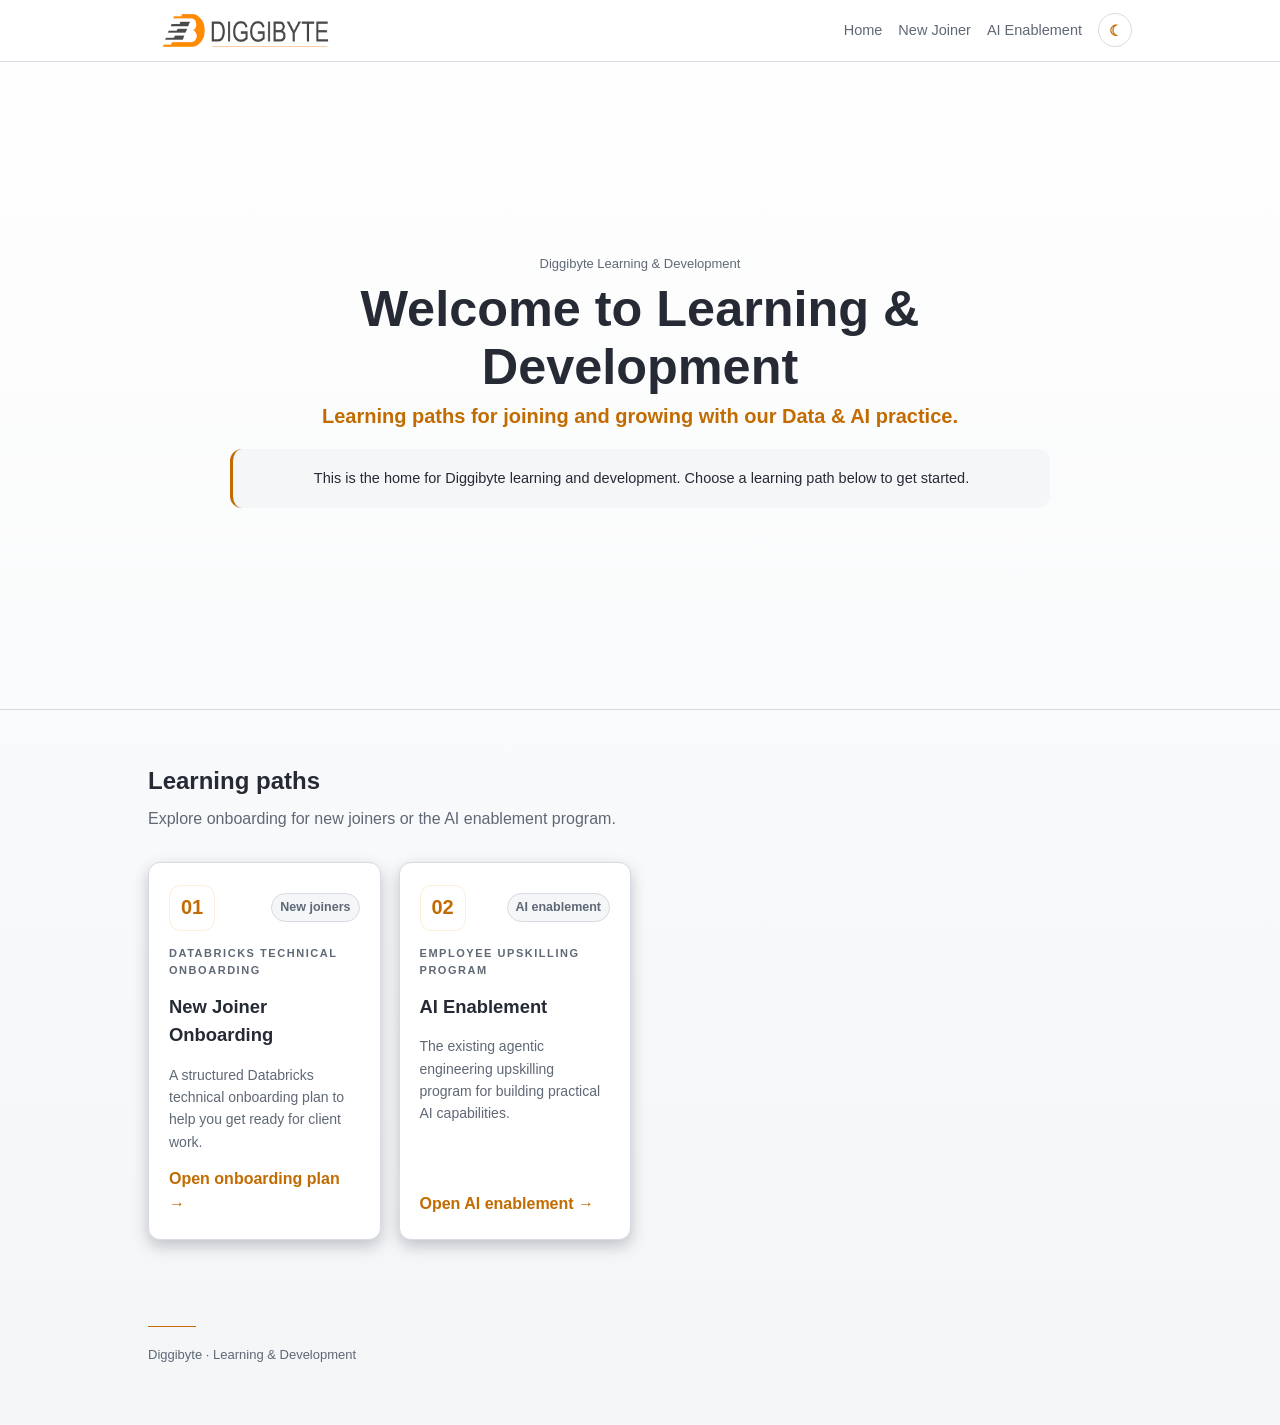
==== commit 94a63418: "Add L&D onboarding and home pages Co-authored-by: Copilot <223556219+Copilot@users.noreply.github.co" ====
--- a/index.html
+++ b/index.html
@@ -3,23 +3,22 @@
 <head>
   <meta charset="UTF-8">
   <meta name="viewport" content="width=device-width, initial-scale=1.0">
-  <meta name="description" content="Diggibyte 8-week agentic engineering upskilling program landing page.">
-  <title>Diggibyte: 8-Week Agentic Engineering Journey</title>
+  <meta name="description" content="Diggibyte Learning &amp; Development onboarding and AI enablement.">
+  <title>Diggibyte: Learning &amp; Development</title>
   <link rel="stylesheet" href="css/styles.css">
 </head>
 <body class="light-theme">
   <nav>
     <div class="nav-inner">
       <div class="brand">
-        <img class="brand-logo" src="assets/logo.png" alt="Diggibyte">
+        <a href="index.html" aria-label="Diggibyte Learning &amp; Development home">
+          <img class="brand-logo" src="assets/logo.png" alt="Diggibyte">
+        </a>
       </div>
       <div class="navlinks">
-        <a href="#setup">Before You Start</a>
-        <a href="#journey">Weekly Journey</a>
-        <a href="#tracks">Role Tracks</a>
-        <a href="#impact">Your Impact</a>
-        <a href="#resources">Resources</a>
-        <a href="#certification">Certifications</a>
+        <a href="index.html" aria-current="page">Home</a>
+        <a href="new-joiner.html">New Joiner</a>
+        <a href="ai-enablement.html">AI Enablement</a>
         <button class="theme-toggle" type="button" aria-pressed="true" aria-label="Switch to dark theme" title="Switch theme">
           <span class="theme-icon" aria-hidden="true">&#9790;</span>
         </button>
@@ -29,615 +28,39 @@
 
   <header class="hero">
     <div class="wrap">
-      <p class="initiative">An initiative by the Diggibyte L&amp;D team</p>
-      <h1 class="program-name">Employee Upskilling Program</h1>
-      <p class="tagline">8 weeks to build with agentic AI, not just talk about it.</p>
+      <p class="initiative">Diggibyte Learning &amp; Development</p>
+      <h1 class="program-name">Welcome to Learning &amp; Development</h1>
+      <p class="tagline">Learning paths for joining and growing with our Data &amp; AI practice.</p>
       <div class="why-block">
-        <p>Every team here already knows how to build reliable systems: that is the job. What is changing is the tooling. Agentic AI is becoming a normal part of how that work gets done, not an experiment on the side. This program exists so that shift happens deliberately, with real skill behind it, instead of piecemeal and reactive.</p>
-        <p>The goal is not to make everyone an AI researcher. It is to make sure that when a customer asks if something can be faster, cheaper, or more reliable, the answer is yes, because the team building it knows how to put agents to work on real data, real pipelines, and real decisions, safely and with the right guardrails in place.</p>
-      </div>
-      <p class="lede">A hands-on program for Data Engineering, AI/ML, BI, and Platform teams. Every week ends with something working: not a slide, an artifact you actually built, in a repo someone else can run.</p>
-      <div class="stat-row">
-        <div class="stat"><b>8</b><span>weeks + setup week</span></div>
-        <div class="stat"><b>5-6</b><span>hrs / week</span></div>
-        <div class="stat"><b>4</b><span>role tracks</span></div>
-        <div class="stat"><b>7</b><span>impact dimensions</span></div>
+        <p>This is the home for Diggibyte learning and development. Choose a learning path below to get started.</p>
       </div>
     </div>
   </header>
 
-  <section class="journey-map">
+  <section>
     <div class="wrap">
-      <h2>Program Journey</h2>
-      <p class="section-lede">A clear progression from environment setup and core capability building, through role-specific specialization, to final proof of business impact.</p>
+      <h2>Learning paths</h2>
+      <p class="section-lede">Explore onboarding for new joiners or the AI enablement program.</p>
       <div class="phase-grid">
         <div class="phase-card">
           <div class="phase-header">
-            <div class="phase-icon">00</div>
-            <div class="phase-weeks">Week 0</div>
+            <div class="phase-icon">01</div>
+            <div class="phase-weeks">New joiners</div>
           </div>
-          <div class="phase-label">Setup and baseline</div>
-          <h3 class="phase-title">Get access and record your before numbers</h3>
-          <p>Environment, sandbox data, tooling, and the baseline measurements you will be judged against in Week 8. Nothing starts until this is done.</p>
-          <a href="#setup">Open the checklist &#8594;</a>
-        </div>
-        <div class="phase-card">
-          <div class="phase-header">
-            <div class="phase-icon">01</div>
-            <div class="phase-weeks">Weeks 1-3</div>
-          </div>
-          <div class="phase-label">Core foundation</div>
-          <h3 class="phase-title">Learn the AI operating model</h3>
-          <p>Build the shared skills every team needs: AI-assisted work, retrieval with measurement from day one, and the first agent patterns behind real productivity gains.</p>
-          <a href="#journey">View core journey &#8594;</a>
+          <div class="phase-label">Databricks technical onboarding</div>
+          <h3 class="phase-title">New Joiner Onboarding</h3>
+          <p>A structured Databricks technical onboarding plan to help you get ready for client work.</p>
+          <a href="new-joiner.html">Open onboarding plan &#8594;</a>
         </div>
         <div class="phase-card">
           <div class="phase-header">
             <div class="phase-icon">02</div>
-            <div class="phase-weeks">Weeks 4-5</div>
+            <div class="phase-weeks">AI enablement</div>
           </div>
-          <div class="phase-label">Role specialization</div>
-          <h3 class="phase-title">Apply the model in your role</h3>
-          <p>Turn the shared foundation into domain-specific outcomes across Data Engineering, AI/ML, BI, and Platform tracks, against a real problem picked in Week 4.</p>
-          <a href="#tracks">Explore role tracks &#8594;</a>
-        </div>
-        <div class="phase-card">
-          <div class="phase-header">
-            <div class="phase-icon">03</div>
-            <div class="phase-weeks">Weeks 6-7</div>
-          </div>
-          <div class="phase-label">Production and real-world application</div>
-          <h3 class="phase-title">Trust, security and the sprint</h3>
-          <p>Bridge prototypes to production through evaluation, guardrails, Unity Catalog governance, an agent red-team exercise, and a live stakeholder sprint.</p>
-          <a href="#journey">View production phase &#8594;</a>
-        </div>
-        <div class="phase-card">
-          <div class="phase-header">
-            <div class="phase-icon">04</div>
-            <div class="phase-weeks">Week 8</div>
-          </div>
-          <div class="phase-label">Evaluation and showcase</div>
-          <h3 class="phase-title">Demonstrate real impact</h3>
-          <p>Present working evidence, defend the design under questioning, and show measurable value across all seven impact dimensions.</p>
-          <a href="#impact">See impact criteria &#8594;</a>
-        </div>
-      </div>
-    </div>
-  </section>
-
-  <section id="journey">
-    <div class="wrap">
-      <h2>The Weekly Journey</h2>
-      <p class="section-lede">Every week has a clear objective: learn one capability, ship one working artifact, and leave evidence behind. Artifacts live in your fork of the track starter repo and are reviewed by pull request, not by screenshot.</p>
-
-      <div class="journey">
-
-        <div class="wk-section" id="setup" data-week="0">
-          <div class="wk-step-badge">Phase 0 &#183; Week 0</div>
-          <div class="wk-head"><span class="wk-title">Setup and Baseline</span><span class="wk-hours">~2 hrs &#183; before Week 1</span></div>
-          <div class="wk-body">
-            <p>This week exists because the most common way a program like this fails is that people spend Week 1 raising access tickets and Week 8 unable to prove anything changed. Complete every item below before the cohort starts.</p>
-
-            <div class="wk-section-block">
-              <p><strong>1. Access</strong></p>
-              <ul>
-                <li>Databricks sandbox workspace, with your own Unity Catalog schema under the training catalog and a compute policy attached.</li>
-                <li>A model serving budget and an AI Gateway rate limit set against your identity, so cost is visible from day one rather than discovered in Week 6.</li>
-                <li>Claude Code seat, GitHub org membership, and a fork of your track starter repo.</li>
-                <li>Access to the Databricks managed MCP servers in the sandbox workspace.</li>
-              </ul>
-            </div>
-
-            <div class="wk-section-block">
-              <p><strong>2. Toolchain install</strong></p>
-              <ul>
-                <li>Databricks CLI, authenticated to the sandbox workspace.</li>
-                <li>Databricks AI Dev Kit: the MCP server plus the Databricks agent skills, installed into your IDE agent.</li>
-                <li>Databricks Asset Bundles validated locally against the starter repo, so everything you build this program is deployable from the start.</li>
-              </ul>
-            </div>
-
-            <div class="wk-section-block">
-              <p><strong>3. Data rules</strong></p>
-              <ul>
-                <li>Each track has one approved sandbox dataset. Use it.</li>
-                <li>No customer data, customer documents, customer credentials, or customer source code goes into any prompt, notebook, repo, or model endpoint at any point in this program, regardless of which model or tool is being used.</li>
-                <li>If your Week 7 use case needs customer context, it is replaced with the synthetic equivalent or the use case is changed. This is not negotiable and is checked at review.</li>
-              </ul>
-            </div>
-
-            <div class="wk-section-block">
-              <p><strong>4. Baseline capture</strong></p>
-              <ul>
-                <li>Record the before numbers for the task you intend to improve: hours per week spent on it, defects caught in review over the last four sprints, and typical turnaround time.</li>
-                <li>Commit these to <code>baseline.md</code> in your fork in Week 0. Week 8 impact is measured against this file. There is no way to reconstruct it later.</li>
-              </ul>
-            </div>
-
-            <div class="wk-section-block">
-              <p><strong>5. Time commitment</strong></p>
-              <ul>
-                <li>Confirm with your reporting manager that 5 to 6 hours per week are protected and booked against the L&amp;D code.</li>
-                <li>If delivery pressure takes a week from you, tell your track mentor the same week. One week can be recovered; three cannot.</li>
-              </ul>
-            </div>
-          </div>
-          <div class="outcome"><b>Week 0 outcome:</b> a working environment, an approved dataset, and a committed <code>baseline.md</code>. Participants without all three do not start Week 1.</div>
-        </div>
-
-        <div class="wk-section" data-week="1-3">
-          <div class="wk-step-badge">Phase 1 &#183; Weeks 1-3</div>
-          <div class="wk-head"><span class="wk-title">Core Foundation</span><span class="wk-hours">All roles</span></div>
-          <div class="wk-body">
-            <p>These three weeks create the same baseline for everyone. By the end of Week 3, every participant has the shared AI skills needed to confidently move into a role-specific build, and has measured their own work at least once.</p>
-
-            <div class="wk-section-block">
-              <p><strong>Week 1: AI-Native Ways of Working</strong> &#183; ~5 hrs</p>
-              <div class="course-tags">
-                <a class="course-tag claude" href="https://academy.claude.com/courses/claude-code-101" target="_blank" rel="noopener">Claude Code 101</a>
-                <a class="course-tag claude" href="https://academy.claude.com/courses/claude-platform-101" target="_blank" rel="noopener">Claude Platform 101</a>
-              </div>
-              <ul>
-                <li><strong>Learn:</strong> prompting, context engineering, secure coding practices with AI tools, and what must never be pasted into a model.</li>
-                <li><strong>Hands-on:</strong> connect the Databricks AI Dev Kit MCP server to your IDE agent, then run the same real backlog task twice: once without tool access, once with. Record what changed in the output quality.</li>
-                <li><strong>Ship:</strong> one merged pull request authored with an AI assistant, plus a short note in the repo on where the assistant helped and where it was confidently wrong.</li>
-                <li><strong>Cost:</strong> record your week-1 token and DBU spend. You will need the trend line in Week 8.</li>
-                <li><strong>Evidence for:</strong> AI adoption and enablement.</li>
-              </ul>
-            </div>
-
-            <div class="wk-section-block">
-              <p><strong>Week 2: Retrieval and Evaluation</strong> &#183; ~6 hrs</p>
-              <div class="course-tags">
-                <a class="course-tag databricks" href="https://partner-academy.databricks.com/learn/courses/5786/building-rag-agents-with-agent-bricks" target="_blank" rel="noopener">Building RAG Agents</a>
-              </div>
-              <ul>
-                <li><strong>Learn:</strong> embeddings, chunking, Databricks AI Search, Agent Bricks Knowledge Assistant, structured outputs, and model selection.</li>
-                <li><strong>Build:</strong> a retrieval application over the approved sandbox document set.</li>
-                <li><strong>Build, not optional:</strong> a 15-question evaluation set with expected answers, scored in MLflow 3 <em>before</em> you tune anything. Retrieval that is not measured is a demo, not an engineering artifact.</li>
-                <li><strong>Ship:</strong> repo containing the app, the eval set, and the first eval run with its baseline score.</li>
-                <li><strong>Evidence for:</strong> technical defense.</li>
-              </ul>
-            </div>
-
-            <div class="wk-section-block">
-              <p><strong>Week 3: Agents, Tools and Memory</strong> &#183; ~6 hrs</p>
-              <div class="course-tags">
-                <a class="course-tag claude" href="https://academy.claude.com/courses/introduction-to-model-context-protocol" target="_blank" rel="noopener">MCP Intro</a>
-                <a class="course-tag claude" href="https://academy.claude.com/courses/model-context-protocol-advanced-topics" target="_blank" rel="noopener">MCP Advanced</a>
-                <a class="course-tag databricks" href="https://partner-academy.databricks.com/learn/courses/5785/building-agentic-applications-on-databricks" target="_blank" rel="noopener">Databricks Agentic Apps</a>
-              </div>
-              <ul>
-                <li><strong>Learn:</strong> agent design patterns, tool calling, MCP, state and memory with Lakebase, and human-in-the-loop controls.</li>
-                <li><strong>Build:</strong> an agent that calls at least three tools, of which one is a Unity Catalog function and one is a Databricks managed MCP server, so the agent reads real context from your environment instead of acting in a vacuum.</li>
-                <li><strong>Build:</strong> put one write-capable or destructive action behind an explicit approval gate. An agent that can change state without a gate does not pass review.</li>
-                <li><strong>Ship:</strong> the agent plus MLflow traces showing the tool path for three real questions.</li>
-                <li><strong>Evidence for:</strong> technical defense, governance and security.</li>
-              </ul>
-            </div>
-          </div>
-          <div class="outcome"><b>Phase outcome:</b> three working artifacts in a repo - an AI-assisted merged PR, a measured retrieval app, and a gated 3-tool agent with traces.</div>
-        </div>
-
-        <div class="wk-section" data-week="4-5">
-          <div class="wk-step-badge">Phase 2 &#183; Weeks 4-5</div>
-          <div class="wk-head"><span class="wk-title">Role Specialization</span><span class="wk-hours">Your role track</span></div>
-          <div class="wk-body">
-            <p>Weeks 4 and 5 are where the program becomes specific to what a Data Engineer, BI Engineer, Data Scientist, or Platform Engineer actually needs to deliver. The real problem is chosen here, in Week 4, not in Week 7, so that nothing gets rebuilt later.</p>
-
-            <div class="wk-section-block">
-              <p><strong>Week 4: Design and Use Case Selection</strong> &#183; ~5 hrs</p>
-              <ul>
-                <li><strong>Learn:</strong> the domain patterns for your role, listed in your track card below.</li>
-                <li><strong>Do:</strong> pick your Week 7 problem now, from the curated use case backlog, with the manager or PM who owns it. Get their agreement in writing that they will spend 30 minutes with you in Week 7.</li>
-                <li><strong>Build:</strong> a one-page design covering tools, data sources, auth model, failure modes, approval gates, eval criteria, and a cost ceiling.</li>
-                <li><strong>Gate:</strong> your track mentor reviews the design before you write implementation code. No design review, no Week 5.</li>
-              </ul>
-            </div>
-
-            <div class="wk-section-block">
-              <p><strong>Week 5: Role Agent Implementation</strong> &#183; ~6 hrs</p>
-              <ul>
-                <li><strong>Build:</strong> the working, role-specific agent from your Week 4 design, aimed at the real problem you chose.</li>
-                <li><strong>Ship:</strong> agent deployed to the sandbox through Databricks Asset Bundles, from the repo, not from the workspace UI.</li>
-                <li><strong>Definition of done:</strong> it runs end to end unattended, it is deployable by someone else with <code>databricks bundle deploy</code>, and the eval set from Week 2 has been extended to cover it.</li>
-                <li><strong>Evaluate:</strong> this is the artifact you carry into Weeks 6-8. It does not get rebuilt later, only strengthened.</li>
-              </ul>
-            </div>
-          </div>
-          <div class="outcome"><b>Phase outcome:</b> a deployable agent that solves a named stakeholder's real problem, not a generic exercise.</div>
-        </div>
-
-        <div class="wk-section" data-week="6-7">
-          <div class="wk-step-badge">Phase 3 &#183; Weeks 6-7</div>
-          <div class="wk-head"><span class="wk-title">Production and Real-World Application</span><span class="wk-hours">Shared process</span></div>
-          <div class="wk-body">
-            <p>This is where the work becomes trustworthy, measurable, and useful outside a lab. The goal is not a demo; it is a governed system that solves a real stakeholder problem and survives someone trying to break it.</p>
-
-            <div class="wk-section-block">
-              <p><strong>Week 6: Trust, Security and Cost</strong> &#183; ~6 hrs</p>
-              <div class="course-tags">
-                <a class="course-tag databricks" href="https://partner-academy.databricks.com/learn/courses/5784/deploying-and-monitoring-agent-applications-on-databricks" target="_blank" rel="noopener">Deploy &amp; Monitor</a>
-              </div>
-              <ul>
-                <li><strong>Learn:</strong> LLM judges and evaluation methodology, guardrails, Unity Catalog permissions and lineage for agent tools, PII handling, MLflow 3 tracing, AI Gateway rate limiting and model routing, and cost attribution.</li>
-                <li><strong>Build:</strong> expand the eval set to 30 cases including adversarial ones; add guardrails; run the agent under a least-privilege service principal scoped in Unity Catalog; add a cost and latency view.</li>
-                <li><strong>Red team, in pairs:</strong> swap agents with another participant and try to make theirs leak data it should not return, call a tool outside its scope, or follow instructions planted inside a retrieved document. Write up what you found, then fix what was found in yours.</li>
-                <li><strong>Why this is here:</strong> we deploy agents against customer data for a living. Prompt injection, over-broad tool scopes, and secrets in prompts are the failure modes that end engagements, and they are the ones nobody practises.</li>
-                <li><strong>Evidence for:</strong> governance and security, cost control.</li>
-              </ul>
-            </div>
-
-            <div class="wk-section-block">
-              <p><strong>Week 7: Stakeholder Sprint</strong> &#183; ~6 hrs</p>
-              <ul>
-                <li><strong>Do:</strong> run your agent against the problem you picked in Week 4, with the stakeholder in the loop, not as an observer at the end.</li>
-                <li><strong>Ship:</strong> measured before-and-after against <code>baseline.md</code>, plus written confirmation from the stakeholder that it helped.</li>
-                <li><strong>Ship:</strong> a handover README complete enough that another engineer can run the agent without asking you a single question. This is tested literally: a peer clones it and runs it.</li>
-                <li><strong>Evidence for:</strong> stakeholder value, delivery improvement, knowledge sharing.</li>
-              </ul>
-            </div>
-          </div>
-          <div class="outcome"><b>Phase outcome:</b> your agent is measured, hardened against a real attempt to break it, and validated by the person whose problem it solves.</div>
-        </div>
-
-        <div class="wk-section" data-week="8">
-          <div class="wk-step-badge">Phase 4 &#183; Week 8</div>
-          <div class="wk-head"><span class="wk-title">Review and Showcase</span><span class="wk-hours">Final proof</span></div>
-          <div class="wk-body">
-            <p>Week 8 is where you present the evidence that your work matters. This is not an attendance check; it is a demonstration of impact and technical judgment.</p>
-
-            <div class="wk-section-block">
-              <p><strong>Submit 48 hours before your slot</strong></p>
-              <ul>
-                <li>Repository link, <code>baseline.md</code> and the after numbers, eval report, sample MLflow traces, cost and latency view, red-team findings and fixes, stakeholder confirmation, and the handover README.</li>
-                <li>Reviewers read the evidence pack before the session. The demo is for the things a document cannot show.</li>
-              </ul>
-            </div>
-
-            <div class="wk-section-block">
-              <p><strong>On the day</strong></p>
-              <ul>
-                <li><strong>Do:</strong> a live 15 minute session - 10 minutes running the real system, 5 minutes of questions. No slides, no screenshots, no recordings.</li>
-                <li><strong>Defend:</strong> model selection, tool boundaries, what happens when it fails, what you would build differently with another two weeks.</li>
-                <li><strong>Outcome:</strong> a recognition tier assigned on demonstrated impact, not attendance.</li>
-              </ul>
-            </div>
-          </div>
-          <div class="outcome"><b>Outcome:</b> a credible, measurable demo backed by artifacts, design decisions, and real stakeholder value.</div>
-        </div>
-
-      </div>
-    </div>
-  </section>
-
-  <section id="tracks">
-    <div class="wrap">
-      <h2>Weeks 4-5 &#183; Role Tracks</h2>
-      <p class="section-lede">Same two weeks, different destination. Pick the track that matches your role and the outcome you need to ship.</p>
-
-      <div class="role-grid">
-        <div class="role-card" style="grid-column: 1 / -1; background: rgba(59,130,246,.06); border: 1px solid rgba(59,130,246,.25);">
-          <div class="role-card-head">
-            <span class="role-icon">
-              <svg viewBox="0 0 24 24" fill="none" stroke="currentColor" stroke-width="1.6" stroke-linecap="round" stroke-linejoin="round">
-                <path d="M12 2v20"/>
-                <path d="M4 6h16"/>
-                <path d="M4 18h16"/>
-              </svg>
-            </span>
-            <div>
-              <div class="role-name">Shared Toolchain</div>
-              <div class="role-sub">Every track, no exceptions</div>
-            </div>
-          </div>
-          <div class="role-card-body">
-            <p>All four tracks, Platform included, use the same toolchain so that work is portable between people and reviewable by anyone. Set this up in Week 0.</p>
-            <div class="assignment"><b>Mandatory:</b> Databricks AI Dev Kit - the MCP server plus the Databricks agent skills, installed into your IDE agent; MCP configured in VS Code, Claude Code or equivalent; Databricks CLI and Asset Bundles; MLflow 3 tracing on every agent run; and the governance module for whichever model provider your stack uses.</div>
-            <div class="assignment"><b>Where it lives:</b> <a href="https://github.com/databricks-solutions/ai-dev-kit" target="_blank" rel="noopener">databricks-solutions/ai-dev-kit</a> and the <a href="https://docs.databricks.com/aws/en/generative-ai/agent-framework/mcp" target="_blank" rel="noopener">MCP on Databricks documentation</a>. It is a toolkit you install and use every week, not a course you complete once.</div>
-          </div>
-        </div>
-
-        <!-- Data Engineers -->
-        <div class="role-card">
-          <div class="role-card-head">
-            <span class="role-icon">
-              <svg viewBox="0 0 24 24" fill="none" stroke="currentColor" stroke-width="1.6" stroke-linecap="round" stroke-linejoin="round">
-                <ellipse cx="12" cy="5" rx="8" ry="3"/>
-                <path d="M4 5v6c0 1.66 3.58 3 8 3s8-1.34 8-3V5"/>
-                <path d="M4 11v6c0 1.66 3.58 3 8 3s8-1.34 8-3v-6"/>
-              </svg>
-            </span>
-            <div>
-              <div class="role-name">Data Engineers</div>
-              <div class="role-sub">&#8594; Agentic Data Engineers</div>
-            </div>
-          </div>
-          <div class="role-card-body">
-            <h4>What you will learn</h4>
-            <ul>
-              <li>MCP and tool development</li>
-              <li>Lakeflow Connect and Spark Declarative Pipelines</li>
-              <li>Structured and unstructured ingestion</li>
-              <li>Metadata, lineage and context engineering</li>
-              <li>Unity Catalog governance and data quality expectations</li>
-              <li>Automated data-quality agents</li>
-            </ul>
-            <details class="good-look">
-              <summary>What good looks like</summary>
-              <ul>
-                <li>You can connect an agent to real data sources and tools without losing control of the workflow.</li>
-                <li>Your agent detects pipeline issues, explains likely root cause, and proposes remediation that a human approves before it runs.</li>
-                <li>You understand lineage, quality checks, access boundaries, and the cost of each action.</li>
-              </ul>
-            </details>
-            <div class="assignment"><b>Mandatory:</b> shared toolchain, plus Unity Catalog lineage and Lakeflow Jobs run history as agent tools.</div>
-            <div class="assignment"><b>Build:</b> a pipeline triage agent that detects failures, reads lineage and quality results, diagnoses likely root cause, and proposes remediation. Any action that writes or repairs runs only behind an approval gate.</div>
-            <div class="assignment"><b>Evaluate:</b> did the agent act on the right signal, reduce manual triage time against your baseline, and explain the decision path clearly?</div>
-          </div>
-        </div>
-
-        <!-- Data Scientists -->
-        <div class="role-card">
-          <div class="role-card-head">
-            <span class="role-icon">
-              <svg viewBox="0 0 24 24" fill="none" stroke="currentColor" stroke-width="1.6" stroke-linecap="round" stroke-linejoin="round">
-                <path d="M9.5 2a3.5 3.5 0 0 0-3.5 3.5c0 .3 0 .6.1.9A3 3 0 0 0 5 12a3 3 0 0 0 1.5 5.4V19a3 3 0 0 0 3 3"/>
-                <path d="M14.5 2a3.5 3.5 0 0 1 3.5 3.5c0 .3 0 .6-.1.9A3 3 0 0 1 19 12a3 3 0 0 1-1.5 5.4V19a3 3 0 0 1-3 3"/>
-                <path d="M9.5 8.5a2 2 0 1 1 4 0v9a2 2 0 1 1-4 0"/>
-              </svg>
-            </span>
-            <div>
-              <div class="role-name">Data Scientists</div>
-              <div class="role-sub">&#8594; Agentic AI Engineers</div>
-            </div>
-          </div>
-          <div class="role-card-body">
-            <h4>What you will learn</h4>
-            <ul>
-              <li>Databricks AI Search, embeddings and reranking</li>
-              <li>Tool calling and memory with Lakebase</li>
-              <li>Mosaic AI Agent Framework and multi-agent patterns</li>
-              <li>Model selection and routing</li>
-              <li>Evaluation, LLM judges and hallucination testing</li>
-              <li>Guardrails and MLflow 3</li>
-            </ul>
-            <details class="good-look">
-              <summary>What good looks like</summary>
-              <ul>
-                <li>Your agent answers real business questions with grounded evidence and clear reasoning.</li>
-                <li>You can validate model output against source facts and explain the answer path.</li>
-                <li>Your workflow is measurable: accuracy, grounding, explainability, and usefulness all have numbers attached.</li>
-              </ul>
-            </details>
-            <div class="assignment"><b>Mandatory:</b> shared toolchain, plus a Genie space or Unity Catalog functions exposed as agent tools.</div>
-            <div class="assignment"><b>Build:</b> a multi-agent business analyst - planner, researcher or data agent, reasoning agent, and a validation agent that can reject the answer.</div>
-            <div class="assignment"><b>Evaluate:</b> scored against your 30-case eval set, how accurate, grounded and explainable is the final answer on real business questions?</div>
-          </div>
-        </div>
-
-        <!-- BI Engineers -->
-        <div class="role-card">
-          <div class="role-card-head">
-            <span class="role-icon">
-              <svg viewBox="0 0 24 24" fill="none" stroke="currentColor" stroke-width="1.6" stroke-linecap="round" stroke-linejoin="round">
-                <line x1="4" y1="20" x2="20" y2="20"/>
-                <rect x="6" y="12" width="3" height="8"/>
-                <rect x="11" y="7" width="3" height="13"/>
-                <rect x="16" y="4" width="3" height="16"/>
-              </svg>
-            </span>
-            <div>
-              <div class="role-name">BI Engineers</div>
-              <div class="role-sub">&#8594; AI/BI Engineers</div>
-            </div>
-          </div>
-          <div class="role-card-body">
-            <h4>What you will learn</h4>
-            <ul>
-              <li>Unity Catalog metric views and trusted metrics</li>
-              <li>Genie spaces and AI/BI dashboards</li>
-              <li>Natural language to SQL validation</li>
-              <li>Conversational analytics</li>
-              <li>Proactive insight generation</li>
-              <li>Action-oriented analytical agents</li>
-            </ul>
-            <details class="good-look">
-              <summary>What good looks like</summary>
-              <ul>
-                <li>Your agent can answer a business question in plain language and tie the answer back to a governed metric definition.</li>
-                <li>The answer explains the business story instead of only showing a chart or table.</li>
-                <li>A stakeholder can trust the result without needing a data analyst to validate every step.</li>
-              </ul>
-            </details>
-            <div class="assignment"><b>Mandatory:</b> shared toolchain, plus at least one Unity Catalog metric view backing the agent's numbers.</div>
-            <div class="assignment"><b>Build:</b> an agent that answers questions like "why did gross margin decline?" by investigating drivers, explaining the trend, and recommending next steps. Every number it returns must name the metric view it came from.</div>
-            <div class="assignment"><b>Evaluate:</b> could a business stakeholder trust the answer without needing a data analyst to validate every step?</div>
-          </div>
-        </div>
-
-        <!-- Platform Engineers -->
-        <div class="role-card">
-          <div class="role-card-head">
-            <span class="role-icon">
-              <svg viewBox="0 0 24 24" fill="none" stroke="currentColor" stroke-width="1.6" stroke-linecap="round" stroke-linejoin="round">
-                <rect x="3" y="4" width="18" height="6" rx="1"/>
-                <rect x="3" y="14" width="18" height="6" rx="1"/>
-                <circle cx="7" cy="7" r=".6" fill="currentColor" stroke="none"/>
-                <circle cx="7" cy="17" r=".6" fill="currentColor" stroke="none"/>
-              </svg>
-            </span>
-            <div>
-              <div class="role-name">Platform Engineers</div>
-              <div class="role-sub">&#8594; Agentic Platform Engineers</div>
-            </div>
-          </div>
-          <div class="role-card-body">
-            <h4>What you will learn</h4>
-            <ul>
-              <li>Mosaic AI Model Serving and AI Gateway</li>
-              <li>Managed and custom MCP servers on Databricks Apps</li>
-              <li>Identity, service principals and on-behalf-of authorization</li>
-              <li>Unity Catalog governance and secrets</li>
-              <li>Asset Bundles, CI/CD, tracing and observability</li>
-              <li>Model routing, cost attribution and agent operations</li>
-            </ul>
-            <details class="good-look">
-              <summary>What good looks like</summary>
-              <ul>
-                <li>Your solution is secure, observable, and ready for real team adoption.</li>
-                <li>You can explain access boundaries, model routing, logging, and operational guardrails.</li>
-                <li>You have built something reusable that helps other teams ship AI workflows more safely and consistently.</li>
-              </ul>
-            </details>
-            <div class="assignment"><b>Mandatory:</b> shared toolchain, plus a custom MCP server hosted as a Databricks App and a least-privilege service principal model.</div>
-            <div class="assignment"><b>Build:</b> a reusable Agent Platform Blueprint, shipped as an Asset Bundle another Diggibyte team can deploy with one command, covering serving, gateway limits, tracing, secrets and cost attribution.</div>
-            <div class="assignment"><b>Evaluate:</b> did another track actually deploy it, and does it keep model cost and access under control when they do?</div>
-          </div>
-        </div>
-      </div>
-    </div>
-  </section>
-
-  <section id="impact">
-    <div class="wrap">
-      <h2>Demonstrating Your Impact</h2>
-      <p class="section-lede">Week 8 is not a scored exam. You show real, evidence-based impact across seven dimensions, reviewed live. Each dimension has a named artifact so there is no ambiguity about what counts.</p>
-
-      <table class="tier-table">
-        <tr><th>Dimension</th><th>What you must show</th><th>Evidence artifact</th></tr>
-        <tr>
-          <td>Stakeholder value delivered</td>
-          <td>A clear before and after picture: what changed for a customer or internal stakeholder because of what you built, in plain terms a non-technical reviewer can understand.</td>
-          <td><code>baseline.md</code> vs after numbers, plus written stakeholder confirmation</td>
-        </tr>
-        <tr>
-          <td>Delivery improvement</td>
-          <td>Evidence that your work improved delivery quality: defects caught before release, review time saved, or turnaround reduced, measured against the numbers you recorded in Week 0.</td>
-          <td>Baseline delta plus a reviewer or PM sign-off</td>
-        </tr>
-        <tr>
-          <td>AI adoption and enablement</td>
-          <td>Proof that you applied AI-native practices in daily work, plus one contribution that spreads it: an internal session, a written guide, a blog post, or an external talk.</td>
-          <td>Merged pull requests authored with an assistant, plus the session or post</td>
-        </tr>
-        <tr>
-          <td>Governance and security</td>
-          <td>The access model your agent runs under, how PII is handled, what the approval gates cover, and what the red-team exercise found in your agent and how you fixed it.</td>
-          <td>Unity Catalog permission model, guardrail config, red-team findings and fixes</td>
-        </tr>
-        <tr>
-          <td>Cost control</td>
-          <td>How you measured token and DBU consumption, and the specific technique you applied to reduce it - prompt trimming, caching, smaller model routing, or batching - with the before and after numbers.</td>
-          <td>Cost and latency view, with the week-1 to week-8 trend</td>
-        </tr>
-        <tr>
-          <td>Knowledge sharing</td>
-          <td>Whether your work is documented clearly enough that another team member can run and extend it without asking you questions. Tested, not assumed.</td>
-          <td>Handover README, plus a peer who cloned the repo and ran it</td>
-        </tr>
-        <tr>
-          <td>Technical defense</td>
-          <td>Defend your design under questioning: model selection, tool boundaries, failure modes, and what you would do differently with more time.</td>
-          <td>The live Q&amp;A in your Week 8 session</td>
-        </tr>
-      </table>
-
-      <div class="res-block" style="margin-top:28px;">
-        <h3>Recognition tiers</h3>
-        <table class="tier-table">
-          <tr><th>Tier</th><th>What it takes</th></tr>
-          <tr><td>Foundation</td><td>Every weekly artifact shipped and merged, the agent runs end to end, and the eval set exists. Five of the seven dimensions evidenced, including stakeholder value.</td></tr>
-          <tr><td>Practitioner</td><td>All seven dimensions evidenced. Agent deployed through Asset Bundles, stakeholder confirmation obtained, red-team findings fixed, baseline delta measured.</td></tr>
-          <tr><td>Lead</td><td>Practitioner, plus the artifact has been picked up by another team or a live engagement, plus you enabled others through a session, a written guide, or mentoring a Foundation participant.</td></tr>
-          <tr><td>Not yet</td><td>Evidence incomplete. Re-present at the next cohort review. This is a schedule outcome, not a judgement.</td></tr>
-        </table>
-      </div>
-    </div>
-  </section>
-
-  <section id="certification">
-    <div class="wrap">
-      <h2>Certifications Worth Pursuing</h2>
-      <p class="section-lede">Optional and self-paced, from Databricks and Anthropic. Listed in order of fit with what this program teaches.</p>
-
-      <table class="tier-table">
-        <tr><th>Certification</th><th>Why it fits this program</th><th>Link</th></tr>
-        <tr>
-          <td>Databricks Certified Context Engineer Associate</td>
-          <td>The closest match to this syllabus: retrieval and AI Search, memory with Lakebase, MCP tool integration, context window management, Unity Catalog governance of what reaches the model, and empirical evaluation of context decisions.</td>
-          <td><a href="https://www.databricks.com/learn/certification/context-engineer-associate" target="_blank" rel="noopener">Open</a></td>
-        </tr>
-        <tr>
-          <td>Databricks Certified Generative AI Engineer Associate</td>
-          <td>Covers the build side of Weeks 2 to 6: retrieval applications, agent design, model selection, deployment and monitoring.</td>
-          <td><a href="https://www.databricks.com/learn/certification/genai-engineer-associate" target="_blank" rel="noopener">Open</a></td>
-        </tr>
-        <tr>
-          <td>Claude Certified Developer, Foundations</td>
-          <td>Provider-side depth on the Claude API, tool use and MCP. Registration currently runs through an organization in the Claude Partner Network, so confirm Diggibyte's status first. The free Claude Academy courses are the open alternative in the meantime.</td>
-          <td><a href="https://anthropic-partners.skilljar.com/claude-certified-developer-foundations-certification" target="_blank" rel="noopener">Open</a></td>
-        </tr>
-      </table>
-
-      <div class="res-block res-block-note" style="margin-top:18px;">
-        <p>The Databricks Certified Data Engineer Professional is a strong credential for the Data Engineering career path, but it does not test anything this program teaches. Pursue it on its own track rather than as part of this cohort.</p>
-      </div>
-    </div>
-  </section>
-
-  <section id="resources">
-    <div class="wrap">
-      <h2>Resources</h2>
-      <p class="section-lede">Reference material grouped by phase. Partner Academy enrolment links are session-scoped and expire, so the catalog is listed as the stable entry point.</p>
-
-      <div class="res-block res-block-note">
-        <h3>Governance and data handling</h3>
-        <p>Every participant completes the core Databricks platform governance material plus the governance module for whichever model provider their stack uses. The Week 0 data rules apply for the full eight weeks: approved sandbox datasets only, and no customer data in any prompt, repo or endpoint.</p>
-      </div>
-
-      <div class="res-block">
-        <h3>Toolchain</h3>
-        <div class="resource-grid">
-          <a class="resource-pill databricks" href="https://github.com/databricks-solutions/ai-dev-kit" target="_blank" rel="noopener">Databricks AI Dev Kit</a>
-          <a class="resource-pill databricks" href="https://docs.databricks.com/aws/en/generative-ai/agent-framework/mcp" target="_blank" rel="noopener">MCP on Databricks</a>
-          <a class="resource-pill databricks" href="https://www.databricks.com/training/catalog" target="_blank" rel="noopener">Databricks Training Catalog</a>
-        </div>
-      </div>
-
-      <div class="res-block">
-        <h3>Weeks 1-3 &#183; Core foundation</h3>
-        <div class="resource-grid">
-          <a class="resource-pill claude" href="https://academy.claude.com/courses/claude-code-101" target="_blank" rel="noopener">Claude Code 101</a>
-          <a class="resource-pill claude" href="https://academy.claude.com/courses/claude-platform-101" target="_blank" rel="noopener">Claude Platform 101</a>
-          <a class="resource-pill databricks" href="https://partner-academy.databricks.com/learn/courses/5786/building-rag-agents-with-agent-bricks" target="_blank" rel="noopener">Build RAG Agents</a>
-          <a class="resource-pill claude" href="https://academy.claude.com/courses/introduction-to-model-context-protocol" target="_blank" rel="noopener">MCP Intro</a>
-          <a class="resource-pill claude" href="https://academy.claude.com/courses/model-context-protocol-advanced-topics" target="_blank" rel="noopener">MCP Advanced</a>
-          <a class="resource-pill databricks" href="https://partner-academy.databricks.com/learn/courses/5785/building-agentic-applications-on-databricks" target="_blank" rel="noopener">Agentic Apps</a>
-        </div>
-      </div>
-
-      <div class="res-block">
-        <h3>Weeks 4-5 &#183; Role specialization</h3>
-        <div class="resource-grid">
-          <a class="resource-pill databricks" href="https://partner-academy.databricks.com/learn/courses/5785/building-agentic-applications-on-databricks" target="_blank" rel="noopener">Databricks Agentic Apps</a>
-          <a class="resource-pill databricks" href="https://partner-academy.databricks.com/learn/courses/5786/building-rag-agents-with-agent-bricks" target="_blank" rel="noopener">RAG Agents</a>
-        </div>
-        <p class="section-lede" style="margin-top:10px;">Building with the Claude API is a strong course but runs eight hours or more. Treat it as optional depth outside program hours rather than a Week 4 or 5 commitment.</p>
-      </div>
-
-      <div class="res-block">
-        <h3>Weeks 6-7 &#183; Production</h3>
-        <div class="resource-grid">
-          <a class="resource-pill databricks" href="https://partner-academy.databricks.com/learn/courses/5784/deploying-and-monitoring-agent-applications-on-databricks" target="_blank" rel="noopener">Deploy &amp; Monitor</a>
-          <a class="resource-pill claude" href="https://academy.claude.com/courses/claude-code-in-action" target="_blank" rel="noopener">Claude Code in Action</a>
-        </div>
-      </div>
-
-      <div class="res-block">
-        <h3>Week 8 &#183; Showcase</h3>
-        <div class="resource-grid">
-          <a class="resource-pill claude" href="https://academy.claude.com/courses/ai-native-sdlc-playbook" target="_blank" rel="noopener">AI-Native SDLC</a>
+          <div class="phase-label">Employee upskilling program</div>
+          <h3 class="phase-title">AI Enablement</h3>
+          <p>The existing agentic engineering upskilling program for building practical AI capabilities.</p>
+          <a href="ai-enablement.html">Open AI enablement &#8594;</a>
         </div>
       </div>
     </div>
@@ -646,7 +69,7 @@
   <footer>
     <div class="wrap">
       <div class="rule"></div>
-      Diggibyte &#183; 8-Week Agentic Engineering Upskilling Program
+      Diggibyte &#183; Learning &amp; Development
     </div>
   </footer>
 
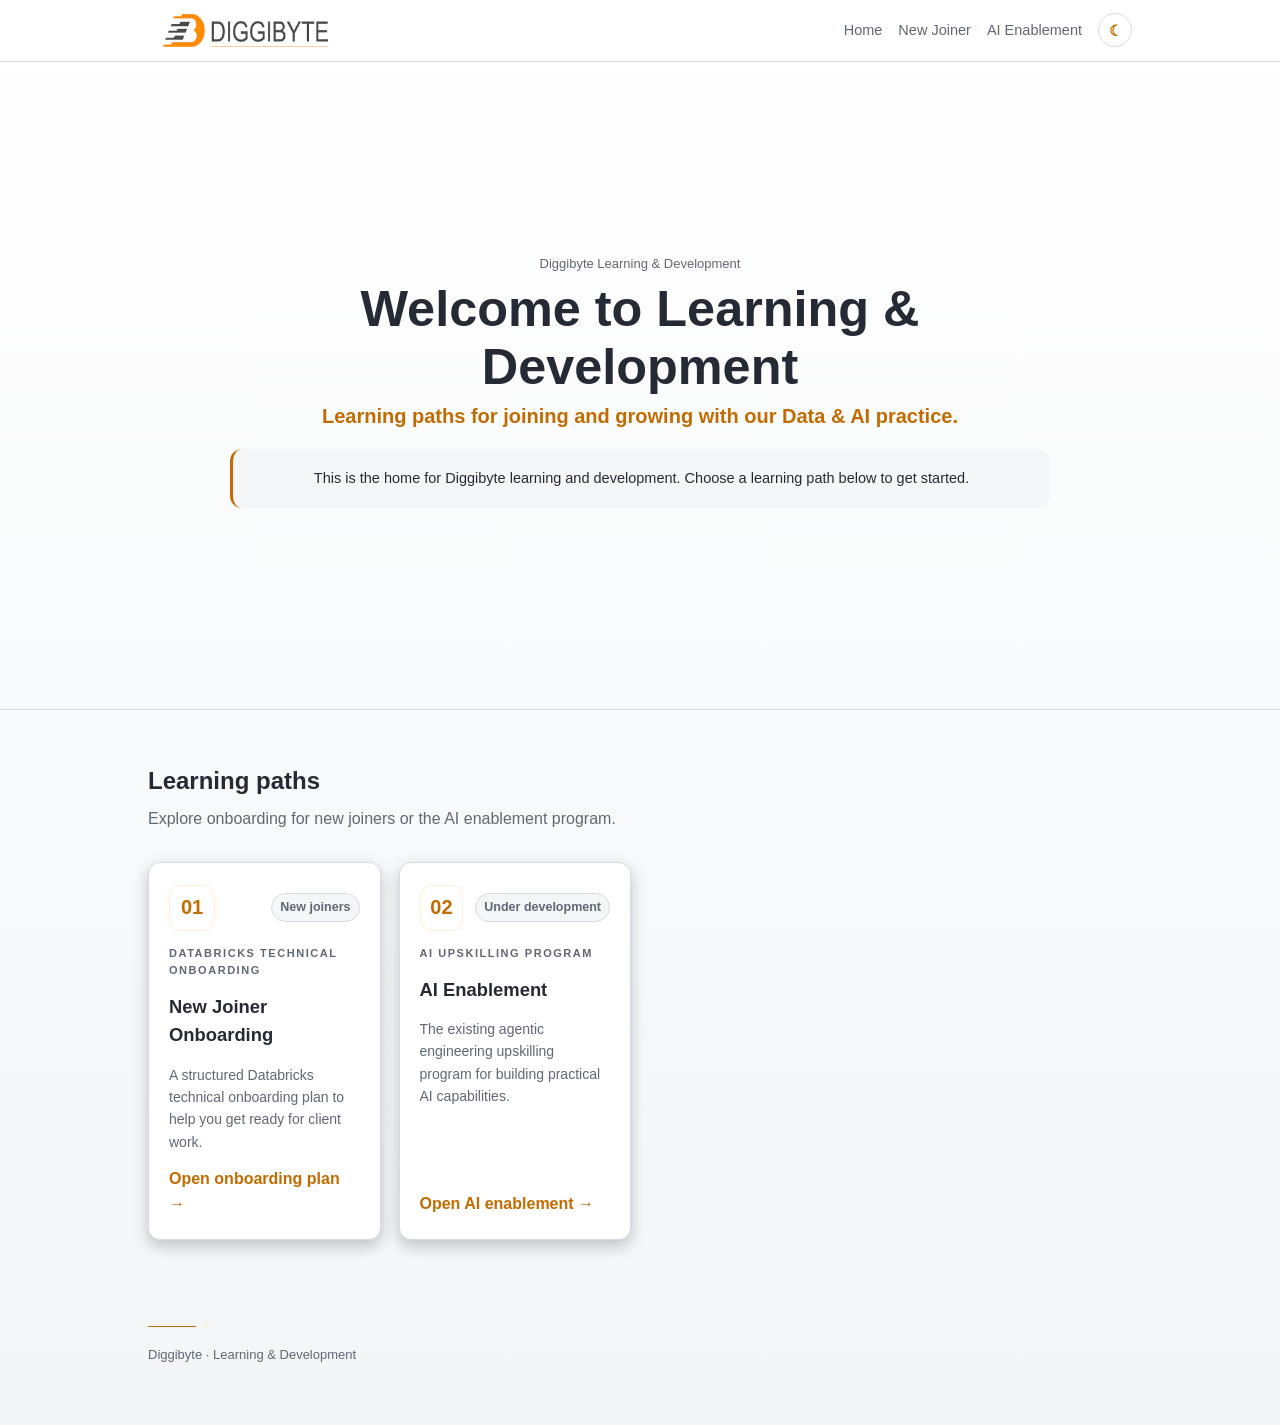
==== commit 6389ba31: "Add L&D onboarding and home pages added home + new hire" ====
--- a/index.html
+++ b/index.html
@@ -41,7 +41,7 @@
     <div class="wrap">
       <h2>Learning paths</h2>
       <p class="section-lede">Explore onboarding for new joiners or the AI enablement program.</p>
-      <div class="phase-grid">
+      <div class="phase-grid learning-path-grid">
         <div class="phase-card">
           <div class="phase-header">
             <div class="phase-icon">01</div>
@@ -55,9 +55,9 @@
         <div class="phase-card">
           <div class="phase-header">
             <div class="phase-icon">02</div>
-            <div class="phase-weeks">AI enablement</div>
+            <div class="phase-weeks">Under development</div>
           </div>
-          <div class="phase-label">Employee upskilling program</div>
+          <div class="phase-label">AI upskilling program</div>
           <h3 class="phase-title">AI Enablement</h3>
           <p>The existing agentic engineering upskilling program for building practical AI capabilities.</p>
           <a href="ai-enablement.html">Open AI enablement &#8594;</a>
